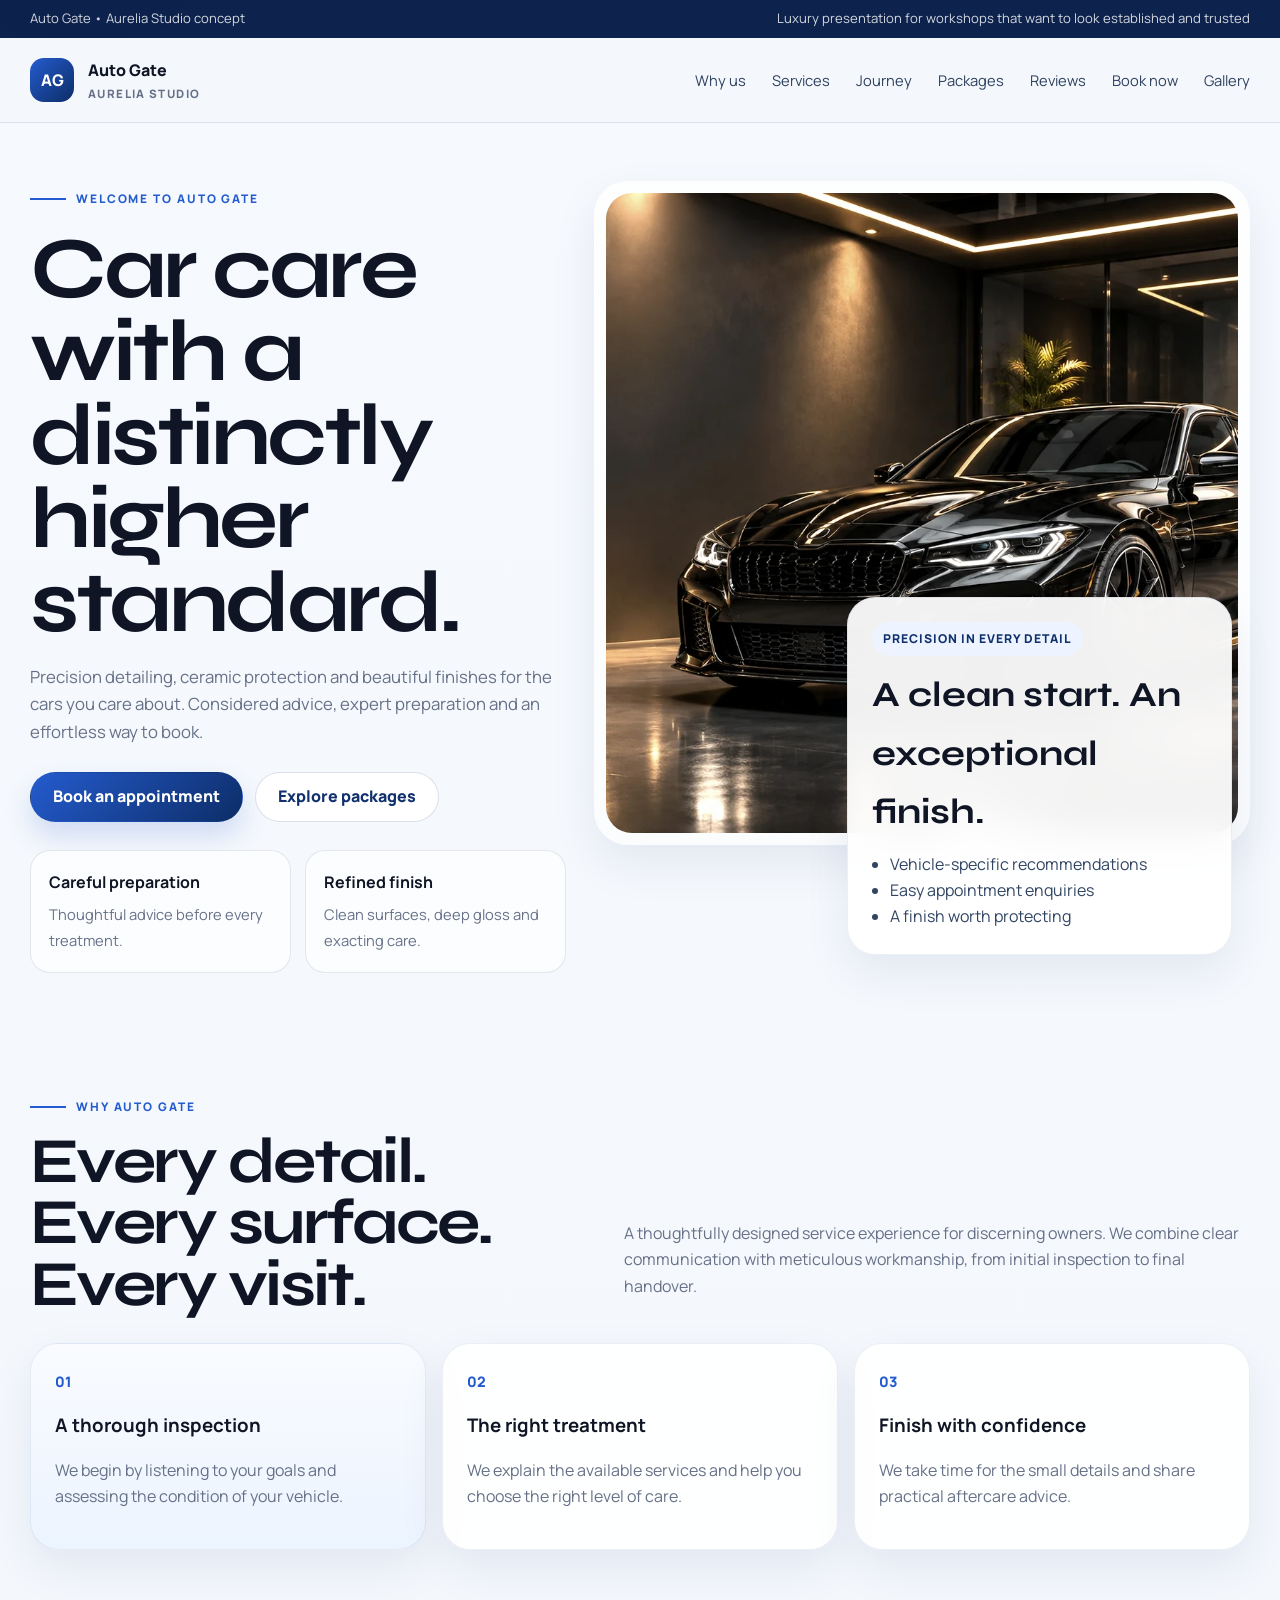
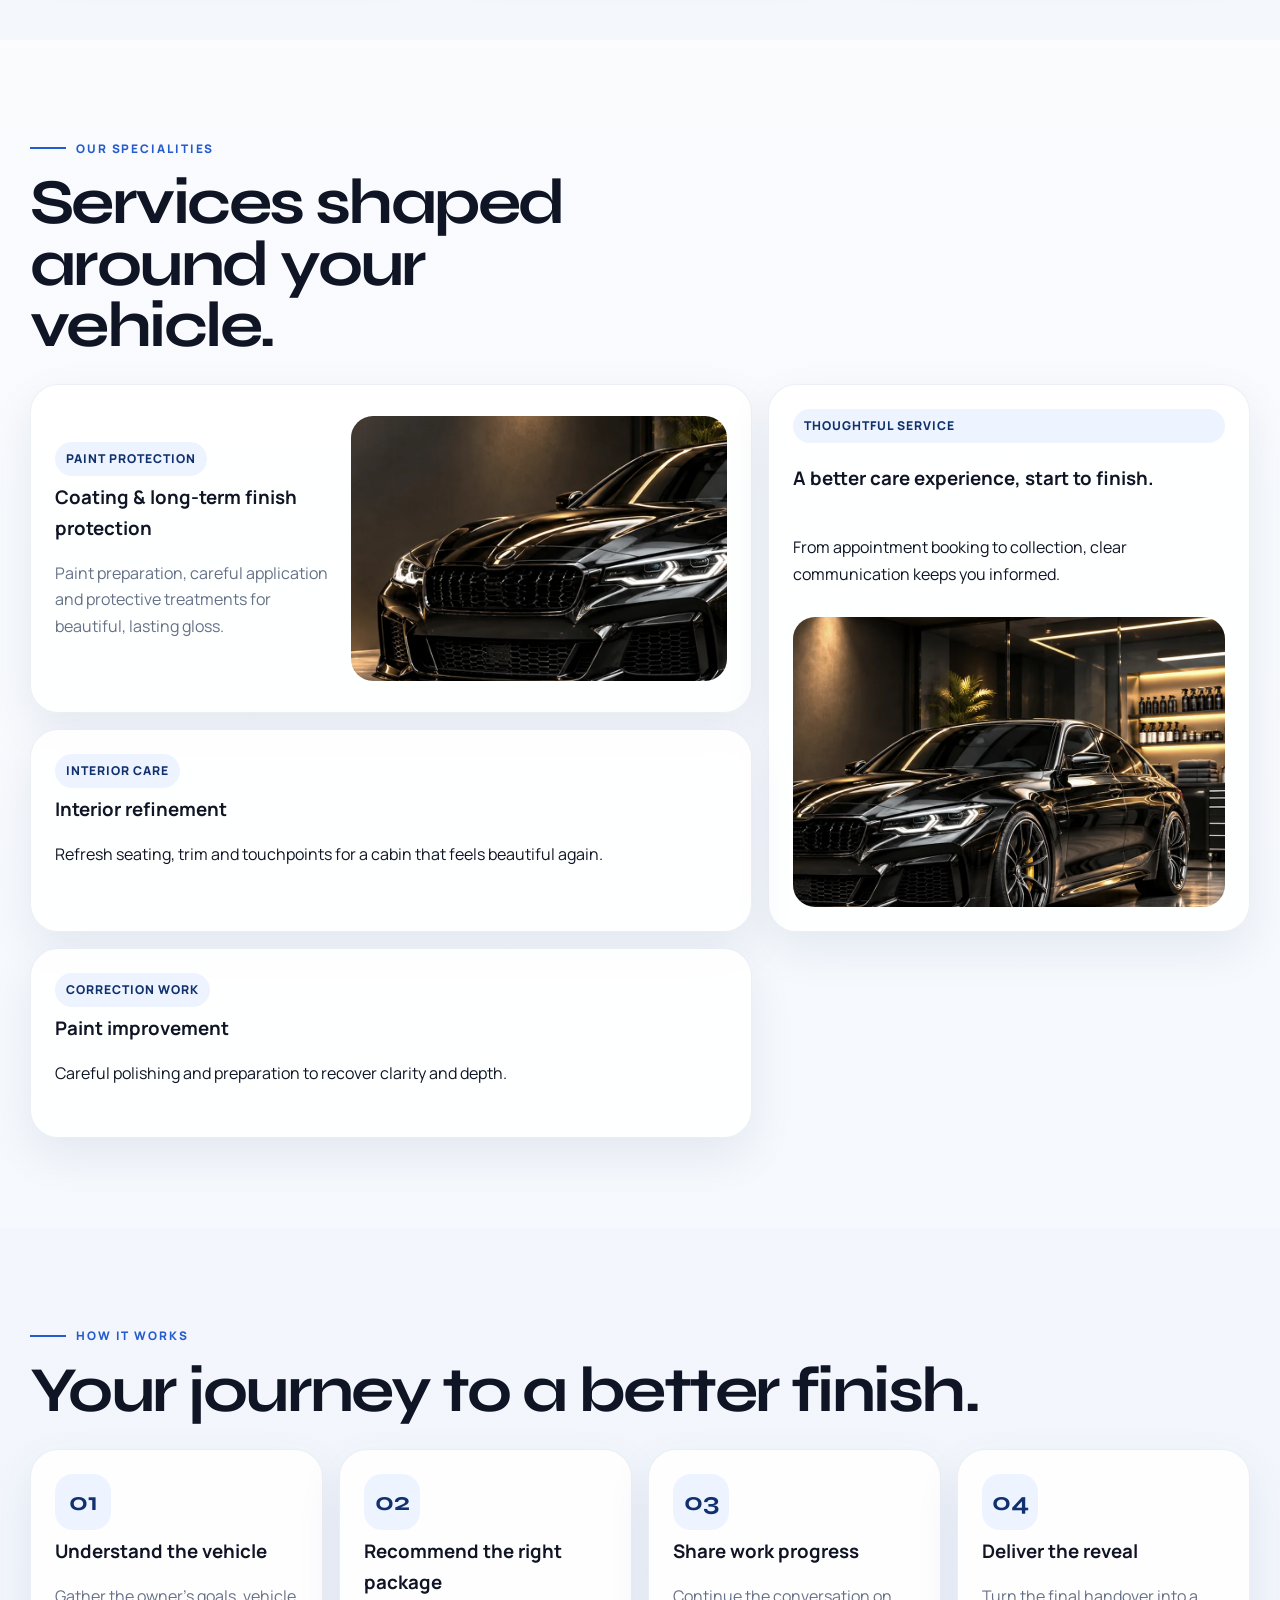
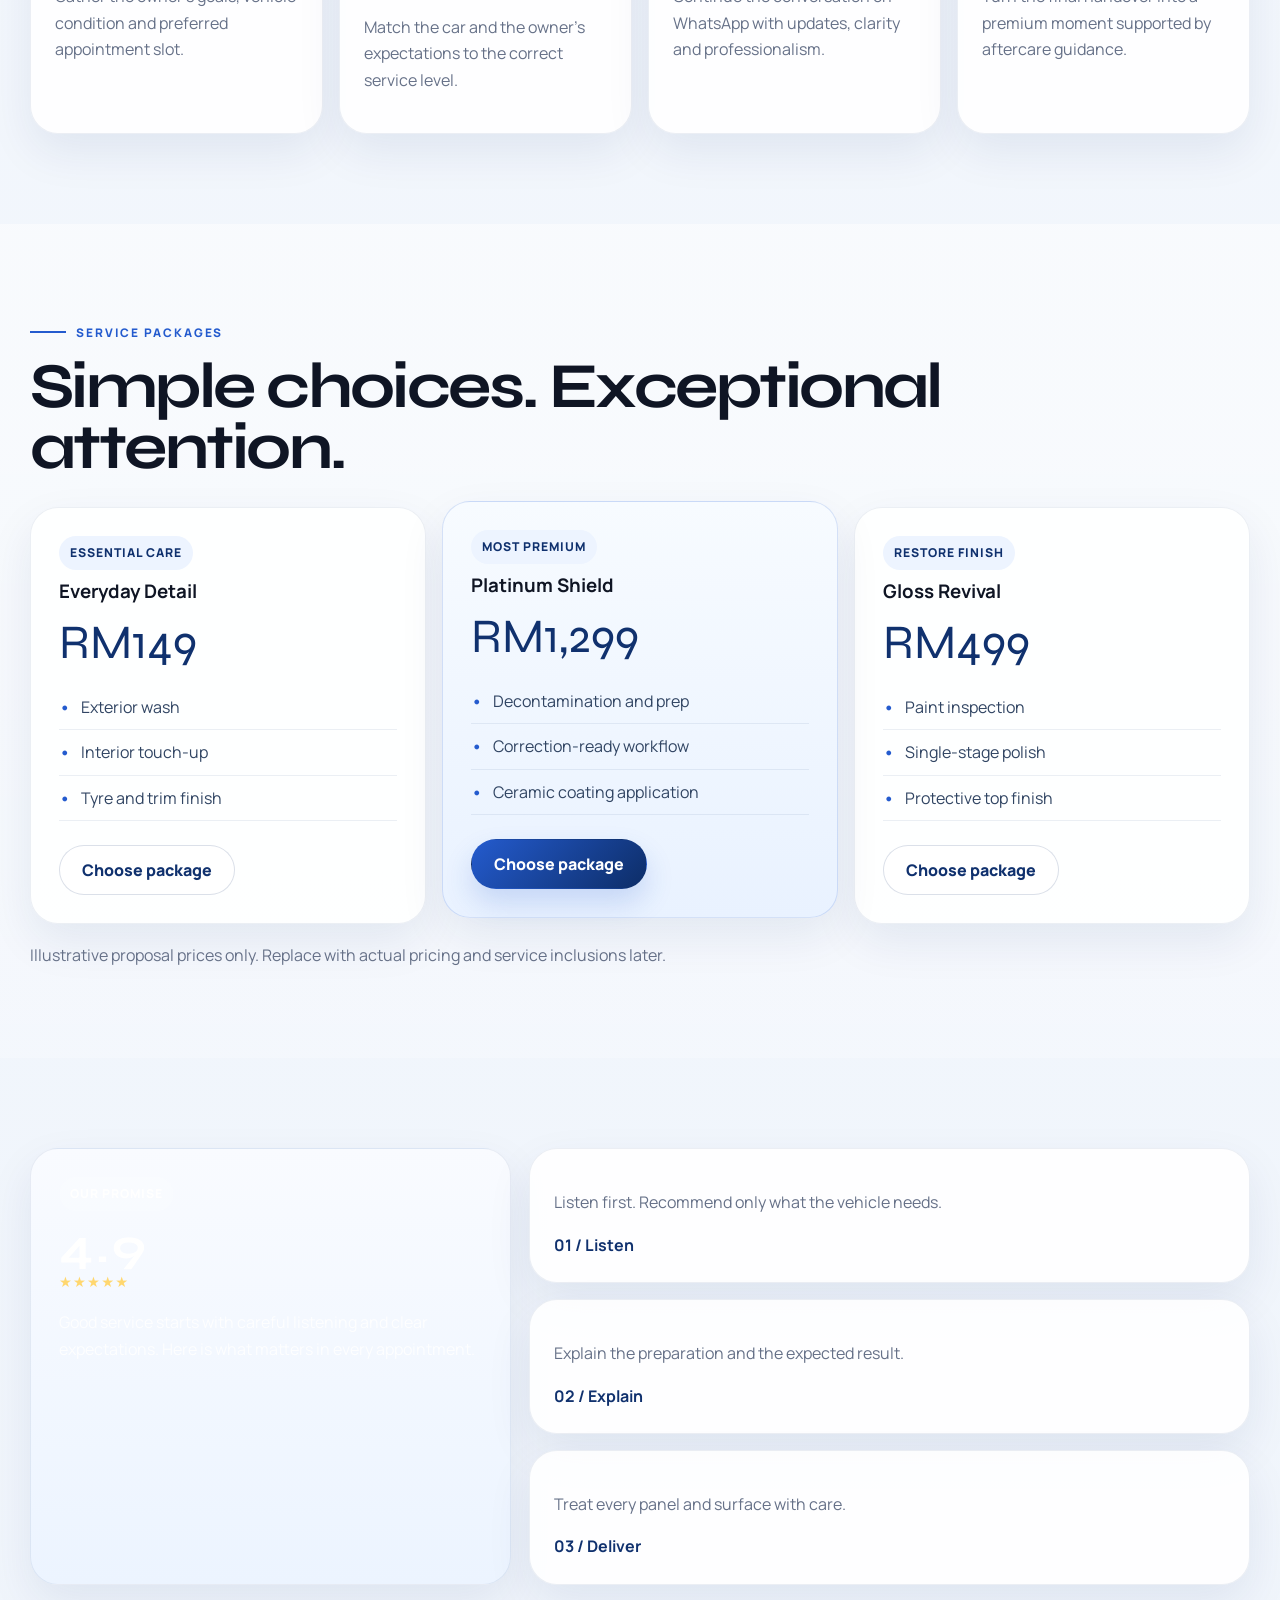
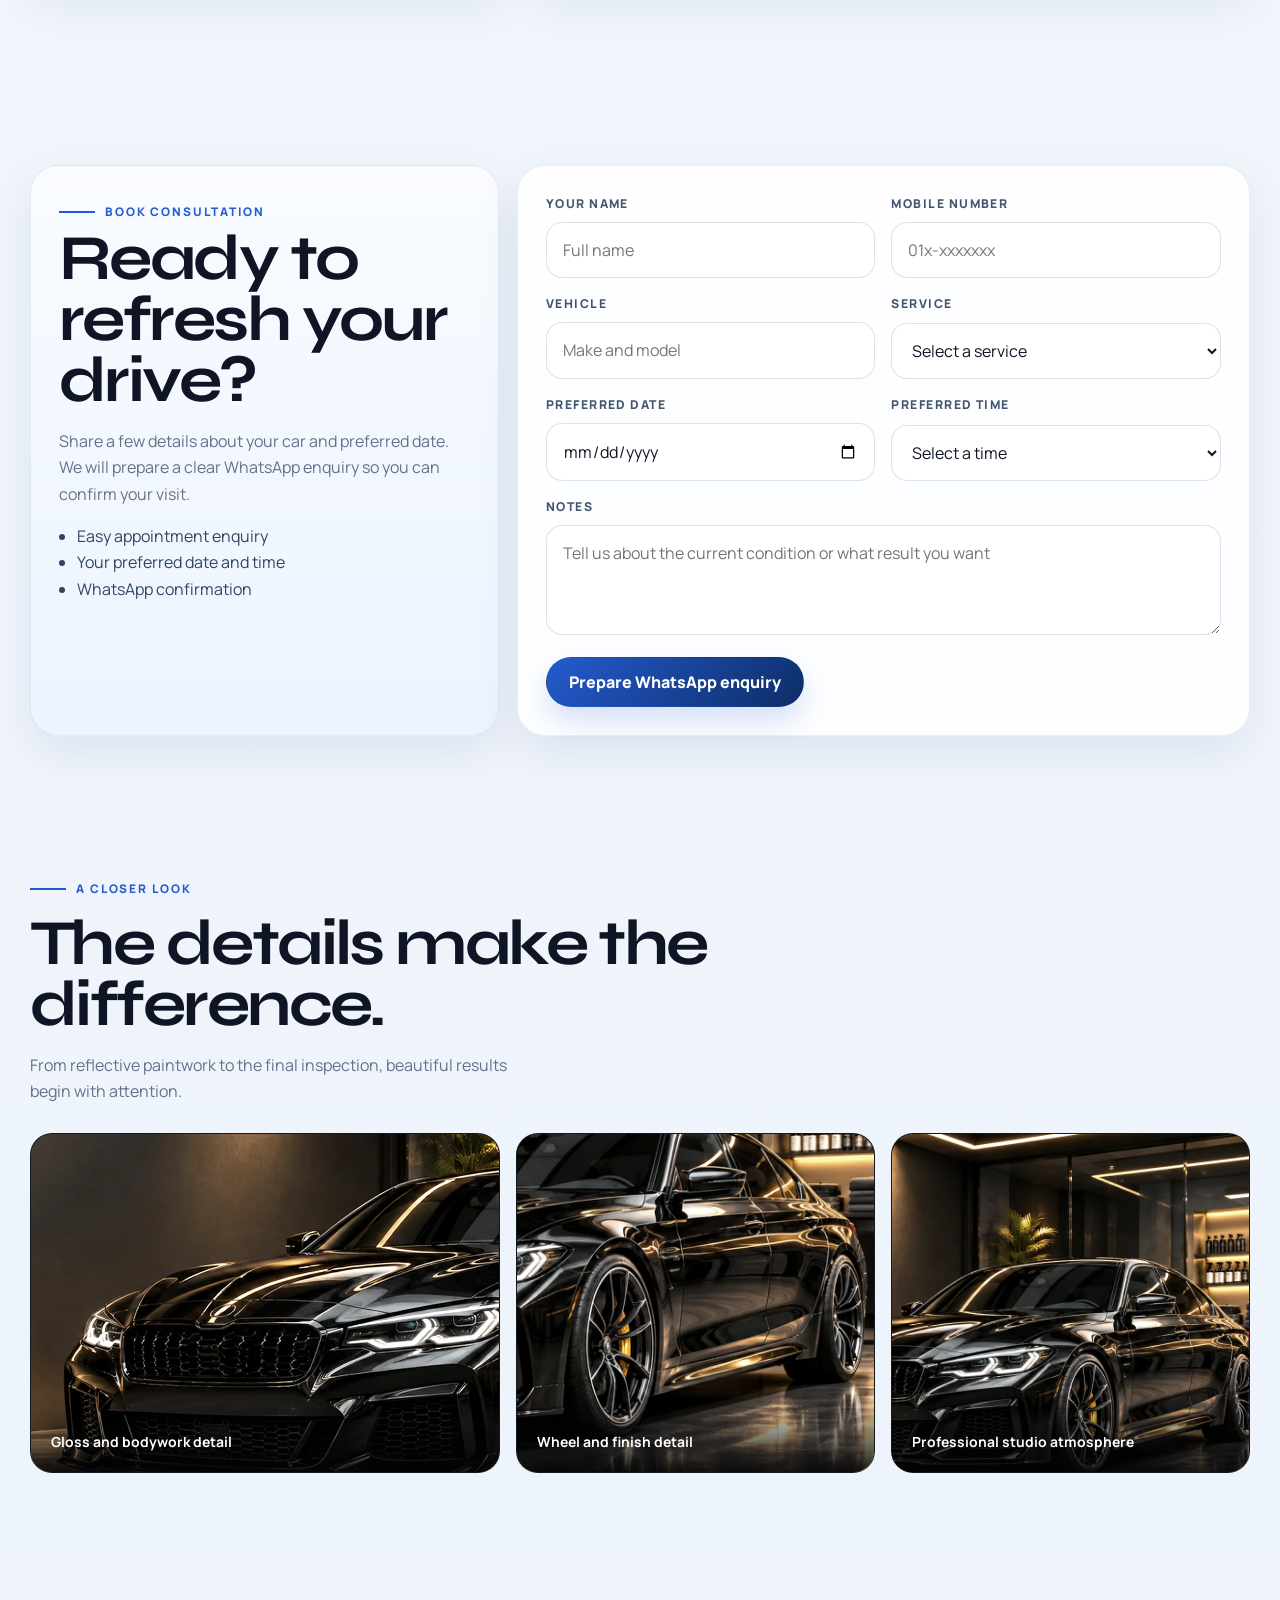
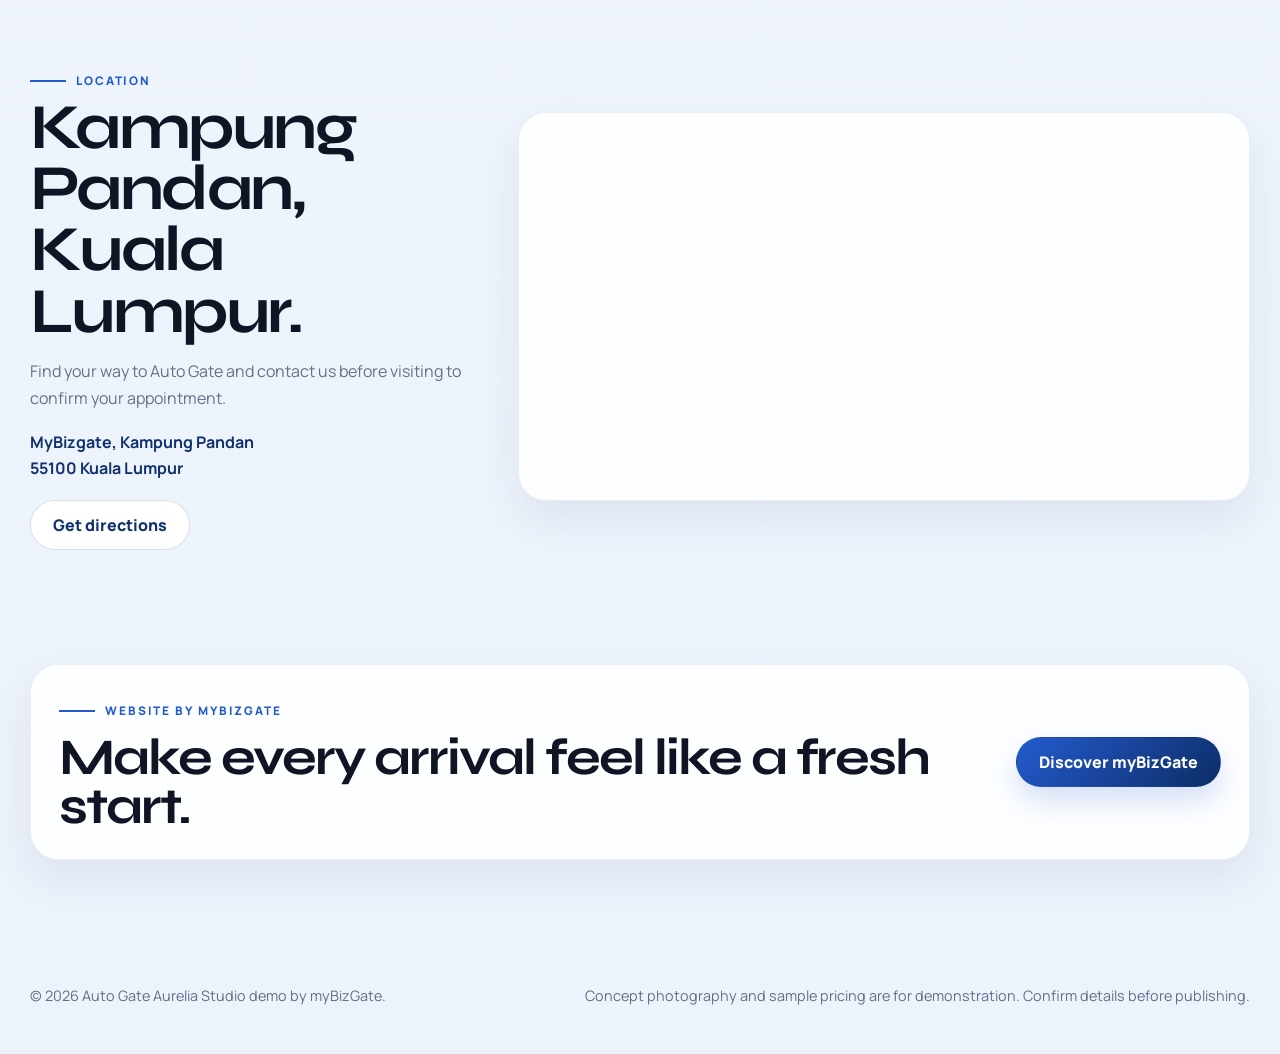
==== 02-aurelia/index.html @ f0d6a048 "Initial BizGate Auto Spa site from automotive/demo-autospa template" ====
<!DOCTYPE html>
<html data-brand="Auto Gate Car Saloon" data-theme="aurelia" lang="en">
<head>
<meta charset="utf-8"/>
<meta content="width=device-width, initial-scale=1.0" name="viewport"/>
<meta content="#f4f7fc" name="theme-color"/>
<meta content="Auto Gate Car Saloon — premium car detailing, paint enhancement and ceramic protection in Kuala Lumpur. Explore services and enquire about an appointment. AURELIA | EXECUTIVE LIGHT." name="description"/>
<title>Auto Gate Car Saloon | Aurelia | Executive Light Detailing &amp; Protection</title>
<link href="https://fonts.googleapis.com" rel="preconnect"/>
<link crossorigin="" href="https://fonts.gstatic.com" rel="preconnect"/>
<link href="https://fonts.googleapis.com/css2?family=Manrope:wght@400;500;600;700;800&amp;family=Syne:wght@600;700;800&amp;display=swap" rel="stylesheet"/>
<link href="style.css" rel="stylesheet"/>
</head>
<body>
<a class="skip-link" href="#main">Skip to content</a>
<div class="top-strip">
<div class="container top-strip-row">
<span>Auto Gate • Aurelia Studio concept</span>
<span>Luxury presentation for workshops that want to look established and trusted</span>
</div>
</div>
<header class="site-header" id="siteHeader">
<div class="container nav-wrap">
<a aria-label="Auto Gate Aurelia Studio home" class="brand" href="#top">
<span class="brand-badge">AG</span>
<span class="brand-text">Auto Gate <small>Aurelia Studio</small></span>
</a>
<button aria-controls="navLinks" aria-expanded="false" aria-label="Open navigation" class="menu-toggle" data-menu-toggle="" id="menuToggle">☰</button>
<nav aria-label="Primary navigation" class="nav-links" data-menu="" id="navLinks">
<a href="#why">Why us</a>
<a href="#services">Services</a>
<a href="#journey">Journey</a>
<a href="#packages">Packages</a>
<a href="#reviews">Reviews</a>
<a href="#booking">Book now</a>
<a href="#gallery">Gallery</a></nav>
</div>
</header>
<main id="main">
<section class="hero" id="top">
<div class="container hero-layout">
<div class="hero-copy">
<div class="eyebrow">WELCOME TO AUTO GATE</div>
<h1>Car care with a distinctly higher standard.</h1>
<p>Precision detailing, ceramic protection and beautiful finishes for the cars you care about. Considered advice, expert preparation and an effortless way to book.</p>
<div class="hero-actions">
<a class="btn btn-primary" href="#booking">Book an appointment</a>
<a class="btn btn-secondary" href="#packages">Explore packages</a>
</div>
<div class="signal-grid">
<article>
<strong>Careful preparation</strong>
<span>Thoughtful advice before every treatment.</span>
</article>
<article>
<strong>Refined finish</strong>
<span>Clean surfaces, deep gloss and exacting care.</span>
</article>
</div>
</div>
<div class="hero-stack">
<div class="showcase-card">
<img alt="Premium car showcase illustration" decoding="async" loading="eager" src="assets/hero.webp"/>
</div>
<div class="hero-floating card glass">
<span class="pill">PRECISION IN EVERY DETAIL</span>
<h2>A clean start. An exceptional finish.</h2>
<ul>
<li>Vehicle-specific recommendations</li>
<li>Easy appointment enquiries</li>
<li>A finish worth protecting</li>
</ul>
</div>
</div>
</div>
</section>
<section class="section" id="why">
<div class="container section-head">
<div>
<div class="eyebrow">WHY AUTO GATE</div>
<h2>Every detail. Every surface. Every visit.</h2>
</div>
<p class="section-copy">A thoughtfully designed service experience for discerning owners. We combine clear communication with meticulous workmanship, from initial inspection to final handover.</p>
</div>
<div class="container trust-grid">
<article class="card trust-card accent">
<span class="kicker">01</span>
<h3>A thorough inspection</h3>
<p>We begin by listening to your goals and assessing the condition of your vehicle.</p>
</article>
<article class="card trust-card">
<span class="kicker">02</span>
<h3>The right treatment</h3>
<p>We explain the available services and help you choose the right level of care.</p>
</article>
<article class="card trust-card">
<span class="kicker">03</span>
<h3>Finish with confidence</h3>
<p>We take time for the small details and share practical aftercare advice.</p>
</article>
</div>
</section>
<section class="section section-soft" id="services">
<div class="container section-head">
<div>
<div class="eyebrow">OUR SPECIALITIES</div>
<h2>Services shaped around your vehicle.</h2>
</div>
</div>
<div class="container bento-grid">
<article class="card bento wide">
<div class="bento-copy">
<span class="pill">Paint protection</span>
<h3>Coating &amp; long-term finish protection</h3>
<p>Paint preparation, careful application and protective treatments for beautiful, lasting gloss.</p>
</div>
<img alt="Protection and quality assurance illustration" decoding="async" loading="lazy" src="assets/paint.webp"/>
</article>
<article class="card bento tall">
<span class="pill">THOUGHTFUL SERVICE</span>
<h3>A better care experience, start to finish.</h3>
<p>From appointment booking to collection, clear communication keeps you informed.</p>
<img alt="Premium lounge illustration" decoding="async" loading="lazy" src="assets/studio.webp"/>
</article>
<article class="card bento info">
<span class="pill">Interior care</span>
<h3>Interior refinement</h3>
<p>Refresh seating, trim and touchpoints for a cabin that feels beautiful again.</p>
</article>
<article class="card bento info">
<span class="pill">Correction work</span>
<h3>Paint improvement</h3>
<p>Careful polishing and preparation to recover clarity and depth.</p>
</article>
</div>
</section>
<section class="section" id="journey">
<div class="container section-head compact">
<div>
<div class="eyebrow">HOW IT WORKS</div>
<h2>Your journey to a better finish.</h2>
</div>
</div>
<div class="container timeline">
<article class="card timeline-step"><strong>01</strong><h3>Understand the vehicle</h3><p>Gather the owner’s goals, vehicle condition and preferred appointment slot.</p></article>
<article class="card timeline-step"><strong>02</strong><h3>Recommend the right package</h3><p>Match the car and the owner’s expectations to the correct service level.</p></article>
<article class="card timeline-step"><strong>03</strong><h3>Share work progress</h3><p>Continue the conversation on WhatsApp with updates, clarity and professionalism.</p></article>
<article class="card timeline-step"><strong>04</strong><h3>Deliver the reveal</h3><p>Turn the final handover into a premium moment supported by aftercare guidance.</p></article>
</div>
</section>
<section class="section section-soft" id="packages">
<div class="container section-head compact">
<div>
<div class="eyebrow">SERVICE PACKAGES</div>
<h2>Simple choices. Exceptional attention.</h2>
</div>
</div>
<div class="container package-grid">
<article class="card package-card">
<span class="pill">Essential care</span>
<h3>Everyday Detail</h3>
<div class="price">RM149</div>
<ul>
<li>Exterior wash</li>
<li>Interior touch-up</li>
<li>Tyre and trim finish</li>
</ul>
<button class="btn btn-secondary package-select" data-select-service="Everyday Detail" type="button">Choose package</button>
</article>
<article class="card package-card featured">
<span class="pill">Most premium</span>
<h3>Platinum Shield</h3>
<div class="price">RM1,299</div>
<ul>
<li>Decontamination and prep</li>
<li>Correction-ready workflow</li>
<li>Ceramic coating application</li>
</ul>
<button class="btn btn-primary package-select" data-select-service="Platinum Shield" type="button">Choose package</button>
</article>
<article class="card package-card">
<span class="pill">Restore finish</span>
<h3>Gloss Revival</h3>
<div class="price">RM499</div>
<ul>
<li>Paint inspection</li>
<li>Single-stage polish</li>
<li>Protective top finish</li>
</ul>
<button class="btn btn-secondary package-select" data-select-service="Gloss Revival" type="button">Choose package</button>
</article>
</div>
<div class="container note">Illustrative proposal prices only. Replace with actual pricing and service inclusions later.</div>
</section>
<section class="section" id="reviews">
<div class="container review-layout">
<div class="card review-panel accent">
<span class="pill inverse">OUR PROMISE</span>
<strong class="rating">4.9</strong>
<div class="stars">★★★★★</div>
<p>Good service starts with careful listening and clear expectations. Here is what matters in every appointment.</p>
</div>
<div class="review-cards">
<article class="card review-card">
<p>Listen first. Recommend only what the vehicle needs.</p>
<strong>01 / Listen</strong>
</article>
<article class="card review-card">
<p>Explain the preparation and the expected result.</p>
<strong>02 / Explain</strong>
</article>
<article class="card review-card">
<p>Treat every panel and surface with care.</p>
<strong>03 / Deliver</strong>
</article>
</div>
</div>
</section>
<section class="section booking-section" id="booking">
<div class="container booking-shell">
<div class="card booking-copy accent-light">
<div class="eyebrow">Book consultation</div>
<h2>Ready to refresh your drive?</h2>
<p>Share a few details about your car and preferred date. We will prepare a clear WhatsApp enquiry so you can confirm your visit.</p>
<ul>
<li>Easy appointment enquiry</li>
<li>Your preferred date and time</li>
<li>WhatsApp confirmation</li>
</ul>
</div>
<form class="card booking-form" data-booking-form="" id="quoteForm">
<div class="form-grid">
<label><span>Your name</span><input name="name" placeholder="Full name" required="" type="text"/></label>
<label><span>Mobile number</span><input name="phone" placeholder="01x-xxxxxxx" required="" type="tel"/></label>
<label><span>Vehicle</span><input name="vehicle" placeholder="Make and model" required="" type="text"/></label>
<label><span>Service</span><select data-service="" id="serviceInput" name="service" required=""><option value="">Select a service</option><option>Everyday Detail</option><option>Gloss Revival</option><option>Platinum Shield</option><option>Interior Refinement</option><option>Coating Consultation</option></select></label>
<label><span>Preferred date</span><input data-date="" id="dateField" name="date" required="" type="date"/></label>
<label><span>Preferred time</span><select name="time" required=""><option value="">Select a time</option><option>9:00 AM</option><option>11:00 AM</option><option>2:00 PM</option><option>4:00 PM</option></select></label>
<label class="full"><span>Notes</span><textarea name="notes" placeholder="Tell us about the current condition or what result you want"></textarea></label>
</div>
<div class="form-actions">
<button class="btn btn-primary" type="submit">Prepare WhatsApp enquiry</button>
<span aria-live="polite" class="status" data-form-status="" id="quoteStatus"></span><a data-wa-backup="" hidden="True" href="#booking" rel="noopener" target="_blank">Open WhatsApp enquiry</a>
</div>
</form>
</div>
</section>
<section class="section image-gallery-section" id="gallery"><div class="container"><div class="eyebrow">A CLOSER LOOK</div><h2 class="gallery-title">The details make the difference.</h2><p class="gallery-subtitle">From reflective paintwork to the final inspection, beautiful results begin with attention.</p><div class="gallery-grid"><figure class="gallery-card"><img alt="Gloss and bodywork detail" decoding="async" loading="lazy" src="assets/paint.webp"/><figcaption>Gloss and bodywork detail</figcaption></figure><figure class="gallery-card"><img alt="Wheel and finish detail" decoding="async" loading="lazy" src="assets/wheel.webp"/><figcaption>Wheel and finish detail</figcaption></figure><figure class="gallery-card"><img alt="Professional studio atmosphere" decoding="async" loading="lazy" src="assets/studio.webp"/><figcaption>Professional studio atmosphere</figcaption></figure></div></div></section><section class="section" id="location">
<div class="container location-grid">
<div>
<div class="eyebrow">Location</div>
<h2>Kampung Pandan, Kuala Lumpur.</h2>
<p>Find your way to Auto Gate and contact us before visiting to confirm your appointment.</p>
<address>MyBizgate, Kampung Pandan<br/>55100 Kuala Lumpur</address>
<a class="btn btn-secondary" href="https://www.google.com/maps/dir/?api=1&amp;destination=3.144827966176431,101.74171596840188" rel="noopener" target="_blank">Get directions</a>
</div>
<div class="card map-card">
<iframe allowfullscreen="" loading="lazy" referrerpolicy="no-referrer-when-downgrade" src="https://www.google.com/maps?q=3.144827966176431,101.74171596840188&amp;z=16&amp;output=embed" title="Map to Auto Gate Aurelia Studio"></iframe>
</div>
</div>
</section>
<section class="section footer-cta">
<div class="container card footer-cta-card">
<div>
<div class="eyebrow">Website by myBizGate</div>
<h2>Make every arrival feel like a fresh start.</h2>
</div>
<a class="btn btn-primary" href="https://mybizgate.com/" rel="noopener" target="_blank">Discover myBizGate</a>
</div>
</section>
</main>
<footer class="site-footer">
<div class="container footer-row">
<span>© <span data-year="" id="year"></span> Auto Gate Aurelia Studio demo by myBizGate.</span>
<span>Concept photography and sample pricing are for demonstration. Confirm details before publishing.</span>
</div>
</footer>
<script src="script.js"></script>
</body>
</html>
---- 02-aurelia/style.css ----
:root {
  --bg: #f4f7fc; --surface: #ffffff; --surface-2: #eef3fb; --text: #0f1524; --muted: #667188; --line: rgba(14,29,61,.1); --navy: #10316e; --blue: #245bce; --blue-soft: #5aa5ff; --accent: #edf4ff; --max: 1220px; --radius: 28px; --shadow: 0 18px 46px rgba(18,44,96,.08); --font-title: "Syne", system-ui, sans-serif; --font-body: "Manrope", system-ui, sans-serif;
}
*{box-sizing:border-box} html{scroll-behavior:smooth} body{margin:0;font-family:var(--font-body);background:linear-gradient(180deg,#f6f9fd,#edf3fb);color:var(--text);line-height:1.65} a{color:inherit;text-decoration:none} img{display:block;width:100%} button,input,select,textarea{font:inherit} button{cursor:pointer} :focus-visible{outline:3px solid var(--blue-soft);outline-offset:4px}.skip-link{position:fixed;top:-60px;left:16px;background:#fff;padding:10px 14px;border-radius:10px;z-index:200;box-shadow:var(--shadow)}.skip-link:focus{top:16px}.container{width:min(calc(100% - 40px), var(--max));margin:0 auto}.top-strip{background:#0d224c;color:rgba(255,255,255,.82);font-size:.82rem}.top-strip-row{min-height:38px;display:flex;justify-content:space-between;align-items:center;gap:20px}.site-header{position:sticky;top:0;z-index:120;background:rgba(244,247,252,.86);backdrop-filter:blur(20px);border-bottom:1px solid var(--line)}.nav-wrap{min-height:84px;display:flex;align-items:center;justify-content:space-between;gap:20px}.brand{display:flex;align-items:center;gap:14px}.brand-badge{width:44px;height:44px;display:grid;place-items:center;border-radius:14px;background:linear-gradient(135deg,var(--blue),#0d2d67);color:#fff;font-weight:800}.brand-text{display:grid;font-weight:800}.brand-text small{color:var(--muted);font-size:.72rem;letter-spacing:.12em;text-transform:uppercase}.nav-links{display:flex;align-items:center;gap:26px}.nav-links a{color:#2f425f;font-size:.92rem}.nav-links a:hover{color:var(--navy)}.menu-toggle{display:none;width:44px;height:44px;border:1px solid var(--line);background:#fff;border-radius:12px;color:var(--text)}.hero{padding:58px 0 26px}.hero-layout{display:grid;grid-template-columns:.9fr 1.1fr;gap:28px;align-items:center}.eyebrow{color:var(--blue);text-transform:uppercase;letter-spacing:.16em;font-size:.74rem;font-weight:800;display:inline-flex;align-items:center;gap:10px}.eyebrow::before{content:"";width:36px;height:2px;background:currentColor}.hero-copy h1,.section h2,.footer-cta-card h2{font-family:var(--font-title);line-height:.96;letter-spacing:-.04em}.hero-copy h1{margin:18px 0 18px;font-size:clamp(3.2rem,6.8vw,6rem);max-width:11ch}.hero-copy p{color:var(--muted);font-size:1.05rem;max-width:60ch}.hero-actions{display:flex;flex-wrap:wrap;gap:12px;margin-top:26px}.btn{display:inline-flex;align-items:center;justify-content:center;min-height:50px;border-radius:999px;padding:0 22px;font-weight:800;border:1px solid transparent;transition:.25s ease}.btn:hover{transform:translateY(-2px)}.btn-primary{background:linear-gradient(135deg,var(--blue),#0d2d67);color:#fff;box-shadow:0 14px 28px rgba(36,91,206,.18)}.btn-secondary{background:#fff;border-color:rgba(16,49,110,.15);color:var(--navy)}.signal-grid{display:grid;grid-template-columns:1fr 1fr;gap:14px;margin-top:28px}.signal-grid article{padding:18px;border:1px solid var(--line);border-radius:20px;background:rgba(255,255,255,.7)}.signal-grid strong{display:block;margin-bottom:6px}.signal-grid span{color:var(--muted);font-size:.92rem}.hero-stack{position:relative;min-height:100%}.showcase-card{padding:12px;border-radius:34px;background:linear-gradient(180deg, rgba(255,255,255,.88), rgba(255,255,255,.58));box-shadow:var(--shadow)}.card{border-radius:var(--radius);background:rgba(255,255,255,.88);border:1px solid rgba(16,49,110,.08);box-shadow:var(--shadow)}.glass{backdrop-filter:blur(18px);background:rgba(255,255,255,.72)}.hero-floating{position:absolute;right:18px;bottom:18px;width:min(430px, calc(100% - 36px));padding:24px}.hero-floating h2{margin:10px 0 10px;font-size:clamp(1.5rem,3vw,2.2rem);font-family:var(--font-title)}.hero-floating ul{margin:0;padding-left:18px;color:#314563}.pill{display:inline-flex;padding:7px 11px;border-radius:999px;background:#edf4ff;color:var(--navy);font-size:.76rem;font-weight:800;letter-spacing:.08em;text-transform:uppercase}.pill.inverse{background:rgba(255,255,255,.12);color:#fff}.section{padding:90px 0}.section-soft{background:linear-gradient(180deg, rgba(255,255,255,.5), rgba(255,255,255,.24))}.section-head{display:grid;grid-template-columns:.95fr 1.05fr;gap:28px;align-items:end;margin-bottom:28px}.section-head.compact{grid-template-columns:1fr}.section h2{margin:14px 0 0;font-size:clamp(2.4rem,5vw,4.4rem)}.section-copy{color:var(--muted);max-width:62ch}.trust-grid{display:grid;grid-template-columns:repeat(3,1fr);gap:16px}.trust-card{padding:24px}.trust-card.accent,.review-panel.accent,.accent-light{background:linear-gradient(180deg,#f9fbff,#ecf4ff)}.kicker{display:inline-flex;margin-bottom:10px;font-size:.9rem;font-weight:800;color:var(--blue)}.trust-card h3,.bento h3,.timeline-step h3,.package-card h3,.location-grid h2,.booking-copy h2{margin:6px 0 10px}.trust-card p,.timeline-step p,.review-card p,.booking-copy p,.location-grid p,.note{color:var(--muted)}.bento-grid{display:grid;grid-template-columns:1.2fr .8fr;gap:16px}.bento{padding:24px;overflow:hidden}.bento.wide{display:grid;grid-template-columns:.85fr 1.15fr;align-items:center;gap:18px}.bento.tall{grid-row:span 2;display:grid;align-content:start;gap:14px}.bento.info{min-height:190px}.bento-copy p{color:var(--muted)}.timeline{display:grid;grid-template-columns:repeat(4,1fr);gap:16px}.timeline-step{padding:24px}.timeline-step strong{display:inline-grid;place-items:center;width:56px;height:56px;border-radius:18px;background:#edf4ff;color:var(--navy);font-family:var(--font-title);font-size:1.6rem}.package-grid{display:grid;grid-template-columns:repeat(3,1fr);gap:16px}.package-card{padding:28px}.package-card.featured{background:linear-gradient(180deg,#f7fbff,#e9f2ff);border-color:rgba(36,91,206,.16);transform:translateY(-6px)}.price{margin:12px 0 10px;font-size:3rem;font-family:var(--font-title);color:var(--navy);line-height:1}.package-card ul{list-style:none;padding:0;margin:18px 0 24px}.package-card li{padding:9px 0;border-bottom:1px solid rgba(16,49,110,.08);color:#314563}.package-card li::before{content:"•";color:var(--blue);margin-right:10px;font-weight:800}.note{padding-top:18px}.review-layout{display:grid;grid-template-columns:.8fr 1.2fr;gap:18px}.review-panel{padding:28px;background:linear-gradient(180deg,#14367a,#0f285b);color:#fff}.review-panel p{color:rgba(255,255,255,.84)}.rating{display:block;margin-top:14px;font-size:5rem;font-family:var(--font-title);line-height:.92}.stars{letter-spacing:.24em;color:#ffd76f}.review-cards{display:grid;gap:16px}.review-card{padding:24px}.review-card strong{color:var(--navy)}.booking-shell{display:grid;grid-template-columns:.78fr 1.22fr;gap:18px;align-items:stretch}.booking-copy{padding:28px}.booking-copy ul{margin:0;padding-left:18px;color:#314563}.booking-form{padding:28px}.form-grid{display:grid;grid-template-columns:1fr 1fr;gap:16px}label{display:grid;gap:8px}label span{font-size:.76rem;font-weight:800;letter-spacing:.12em;color:#42546f;text-transform:uppercase}input,select,textarea{width:100%;padding:14px 16px;border-radius:16px;border:1px solid rgba(16,49,110,.14);background:#fff;color:var(--text)}textarea{min-height:110px;resize:vertical}label.full{grid-column:1 / -1}.form-actions{display:flex;flex-wrap:wrap;align-items:center;gap:14px;margin-top:22px}.status{color:#2c4f95;font-weight:700}.location-grid{display:grid;grid-template-columns:.78fr 1.22fr;gap:20px;align-items:center}address{font-style:normal;font-weight:700;color:var(--navy);margin:18px 0}.map-card{overflow:hidden;min-height:380px}.map-card iframe{width:100%;min-height:380px;border:0}.footer-cta{padding-top:24px}.footer-cta-card{padding:28px;display:grid;grid-template-columns:1fr auto;gap:18px;align-items:center}.footer-cta-card h2{margin:12px 0 0;font-size:clamp(2rem,4vw,3.4rem)}.site-footer{padding:34px 0 46px}.footer-row{display:flex;justify-content:space-between;gap:20px;color:#607089;font-size:.9rem}@media (max-width:980px){.menu-toggle{display:grid;place-items:center}.nav-links{position:fixed;inset:84px 20px auto;display:grid;gap:8px;padding:18px;border-radius:20px;background:rgba(255,255,255,.96);transform:translateY(-150%);transition:.28s ease;box-shadow:var(--shadow)}.nav-links.open{transform:none}.hero-layout,.section-head,.trust-grid,.bento-grid,.timeline,.package-grid,.review-layout,.booking-shell,.location-grid,.footer-cta-card{grid-template-columns:1fr}.bento.wide{grid-template-columns:1fr}.bento.tall{grid-row:auto}.hero-floating{position:static;width:auto;margin-top:16px}}@media (max-width:640px){.container{width:min(calc(100% - 26px), var(--max))}.top-strip-row{display:grid;padding:8px 0}.section{padding:70px 0}.signal-grid,.form-grid{grid-template-columns:1fr}label.full{grid-column:auto}.footer-row{display:grid}}@media (prefers-reduced-motion: reduce){html{scroll-behavior:auto}*,*::before,*::after{transition-duration:.01ms !important;animation-duration:.01ms !important;animation-iteration-count:1 !important}}


/* Local photographic assets and refinements */
.image-gallery-section{padding-top:45px;padding-bottom:100px}
.gallery-title{font-family:var(--title, var(--serif, var(--font-title, Georgia, serif)));font-size:clamp(2.5rem,4.5vw,4.5rem);line-height:1.08;max-width:18ch;margin:18px 0 14px}
.gallery-subtitle{color:var(--muted);max-width:50ch;margin-bottom:28px}
.gallery-grid{display:grid;grid-template-columns:1.18fr .9fr .9fr;gap:16px}
.gallery-card{position:relative;margin:0;overflow:hidden;border-radius:22px;min-height:300px;border:1px solid var(--line);background:var(--panel, #16181a)}
.gallery-card img{display:block;width:100%;height:100%;min-height:300px;object-fit:cover;transition:transform .7s ease}
.gallery-card:hover img{transform:scale(1.05)}
.gallery-card figcaption{position:absolute;inset:auto 0 0;padding:38px 20px 18px;color:#fff;background:linear-gradient(0deg,rgba(2,3,5,.9),transparent);font-size:.87rem;font-weight:700}
[data-wa-backup]:not([hidden]){display:inline-block;padding:8px 0;font-size:.84rem;font-weight:700;text-decoration:underline}
@media(max-width:760px){.gallery-grid{grid-template-columns:1fr}.gallery-card,.gallery-card img{min-height:240px}}

.hero-stack .showcase-card img{height:640px;object-fit:cover;object-position:64% center;border-radius:26px}
.hero-floating{background:rgba(255,255,255,.94);max-width:385px}
.bento.wide img{height:265px;object-fit:cover;border-radius:22px}
.bento.tall img{height:290px;object-fit:cover;border-radius:22px}
.rating{font-size:3rem;letter-spacing:.06em}
.stars{font-size:.9rem;letter-spacing:.08em}
@media(max-width:980px){.hero-stack .showcase-card img{height:470px}}
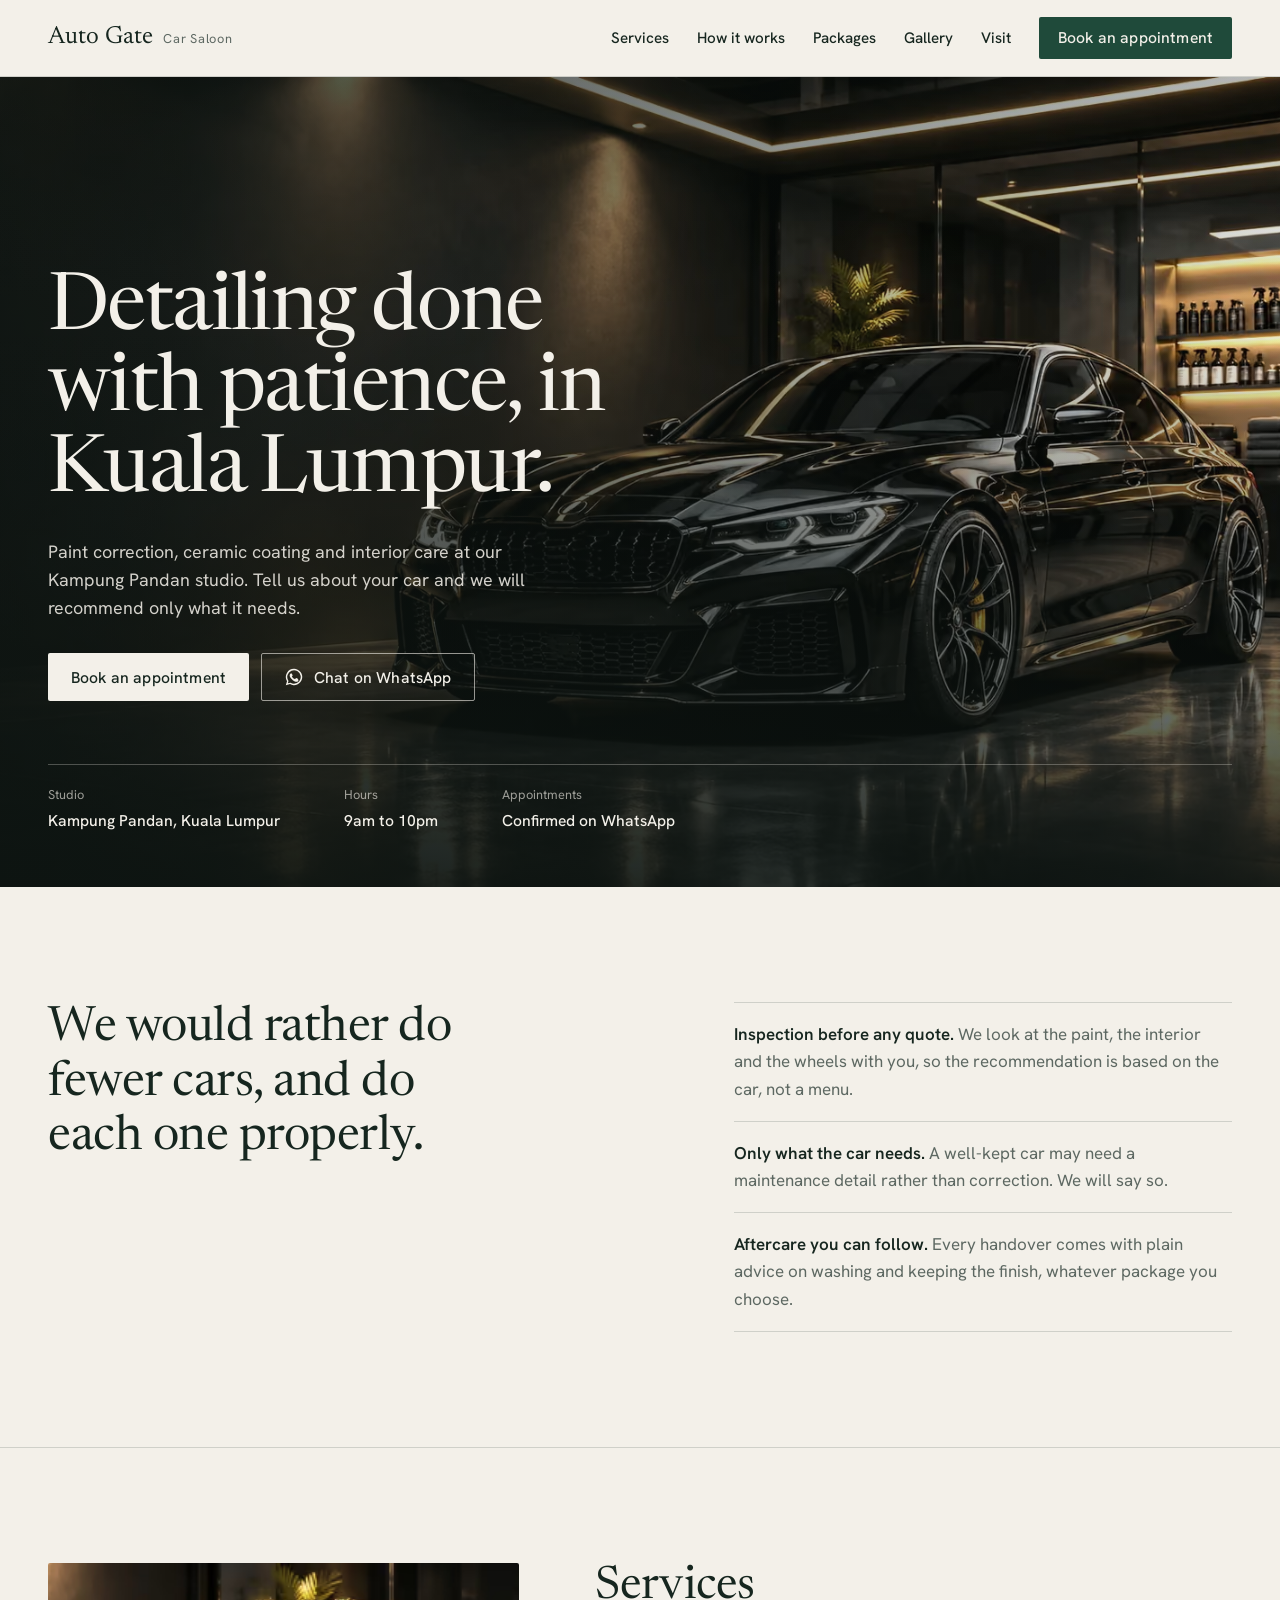
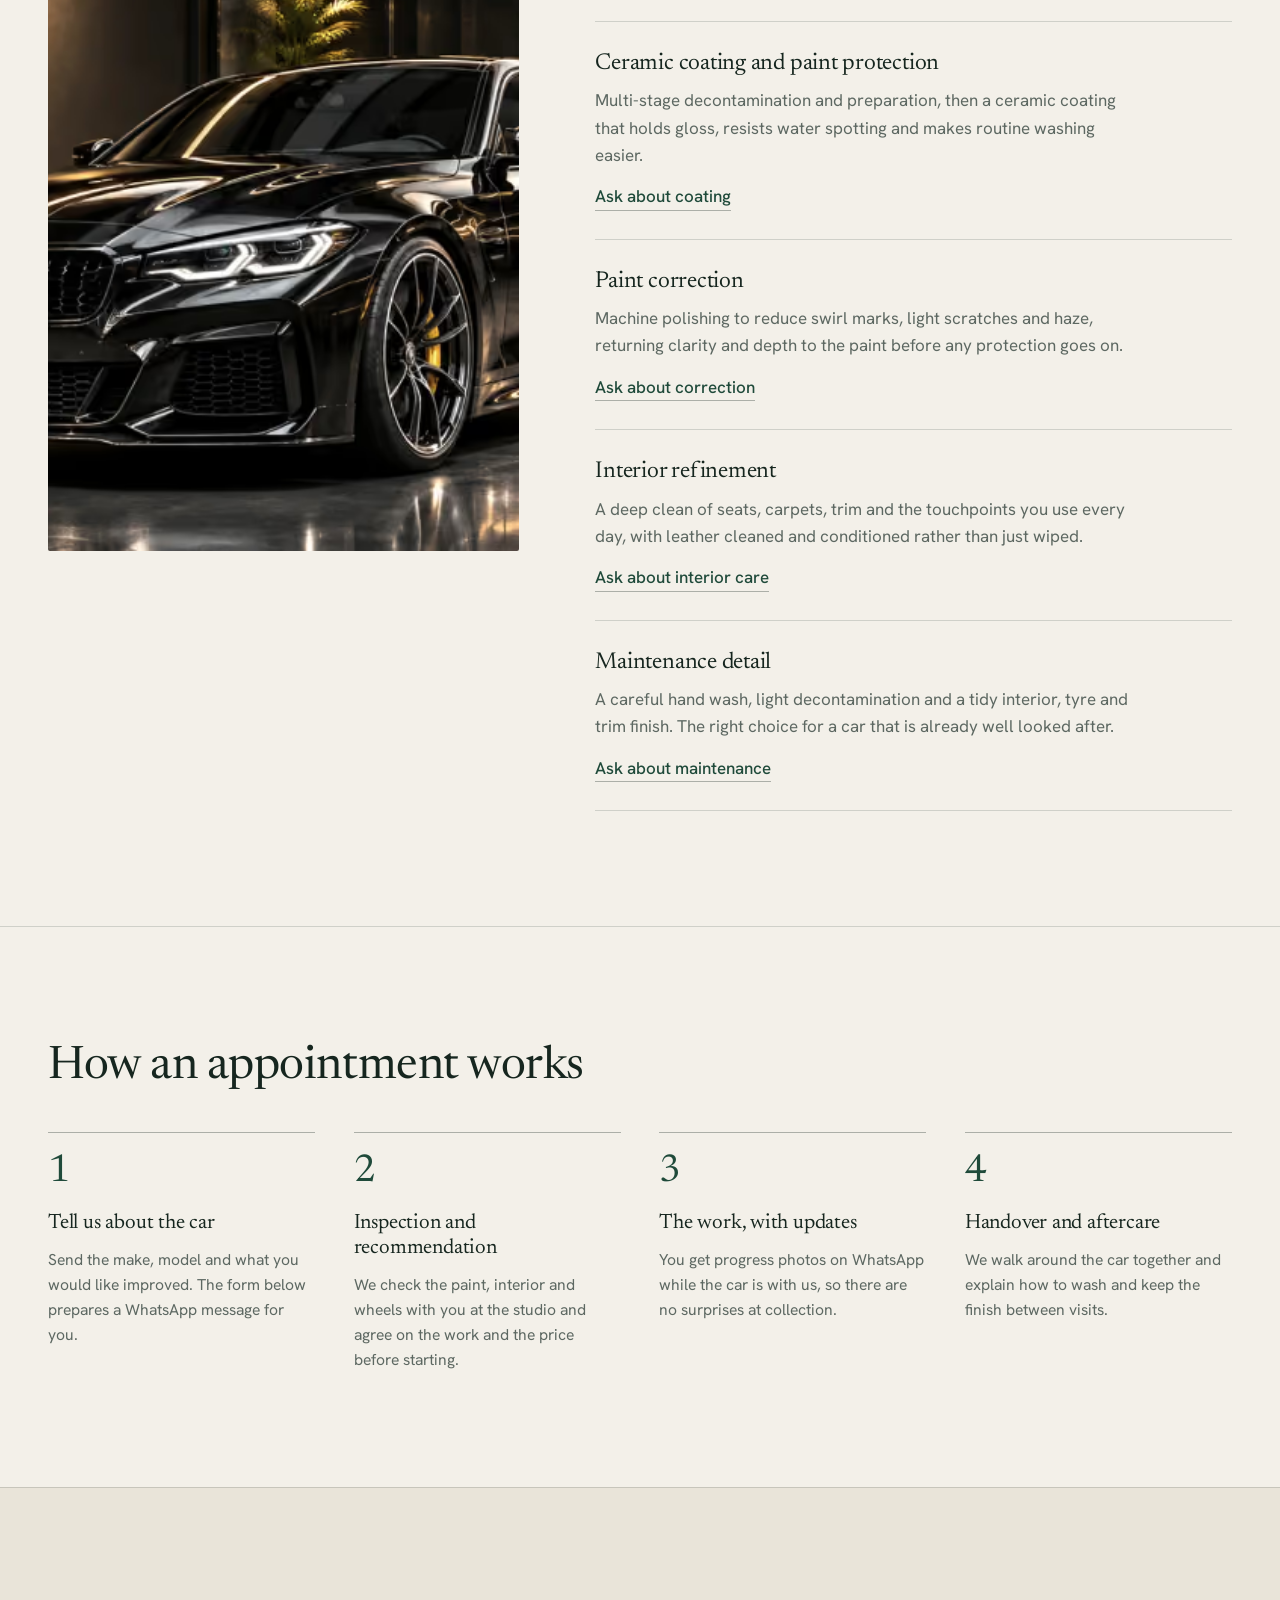
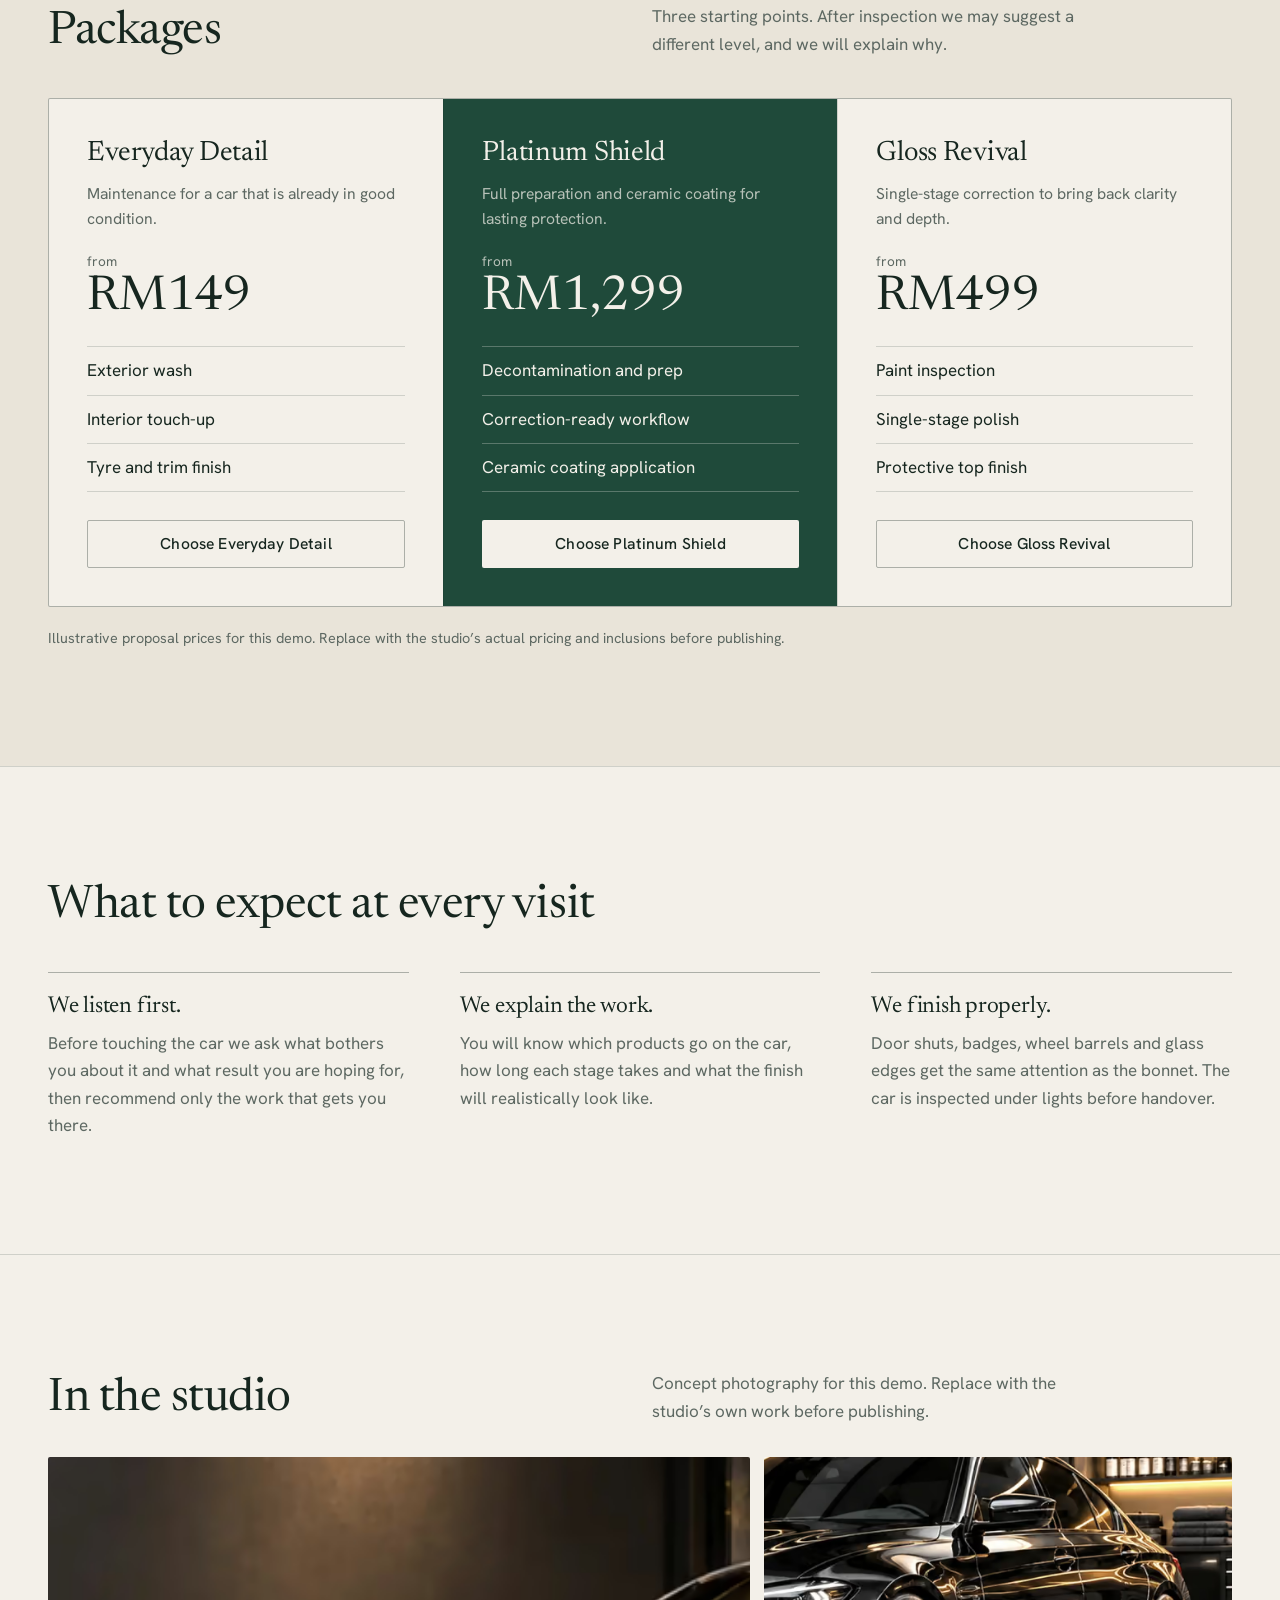
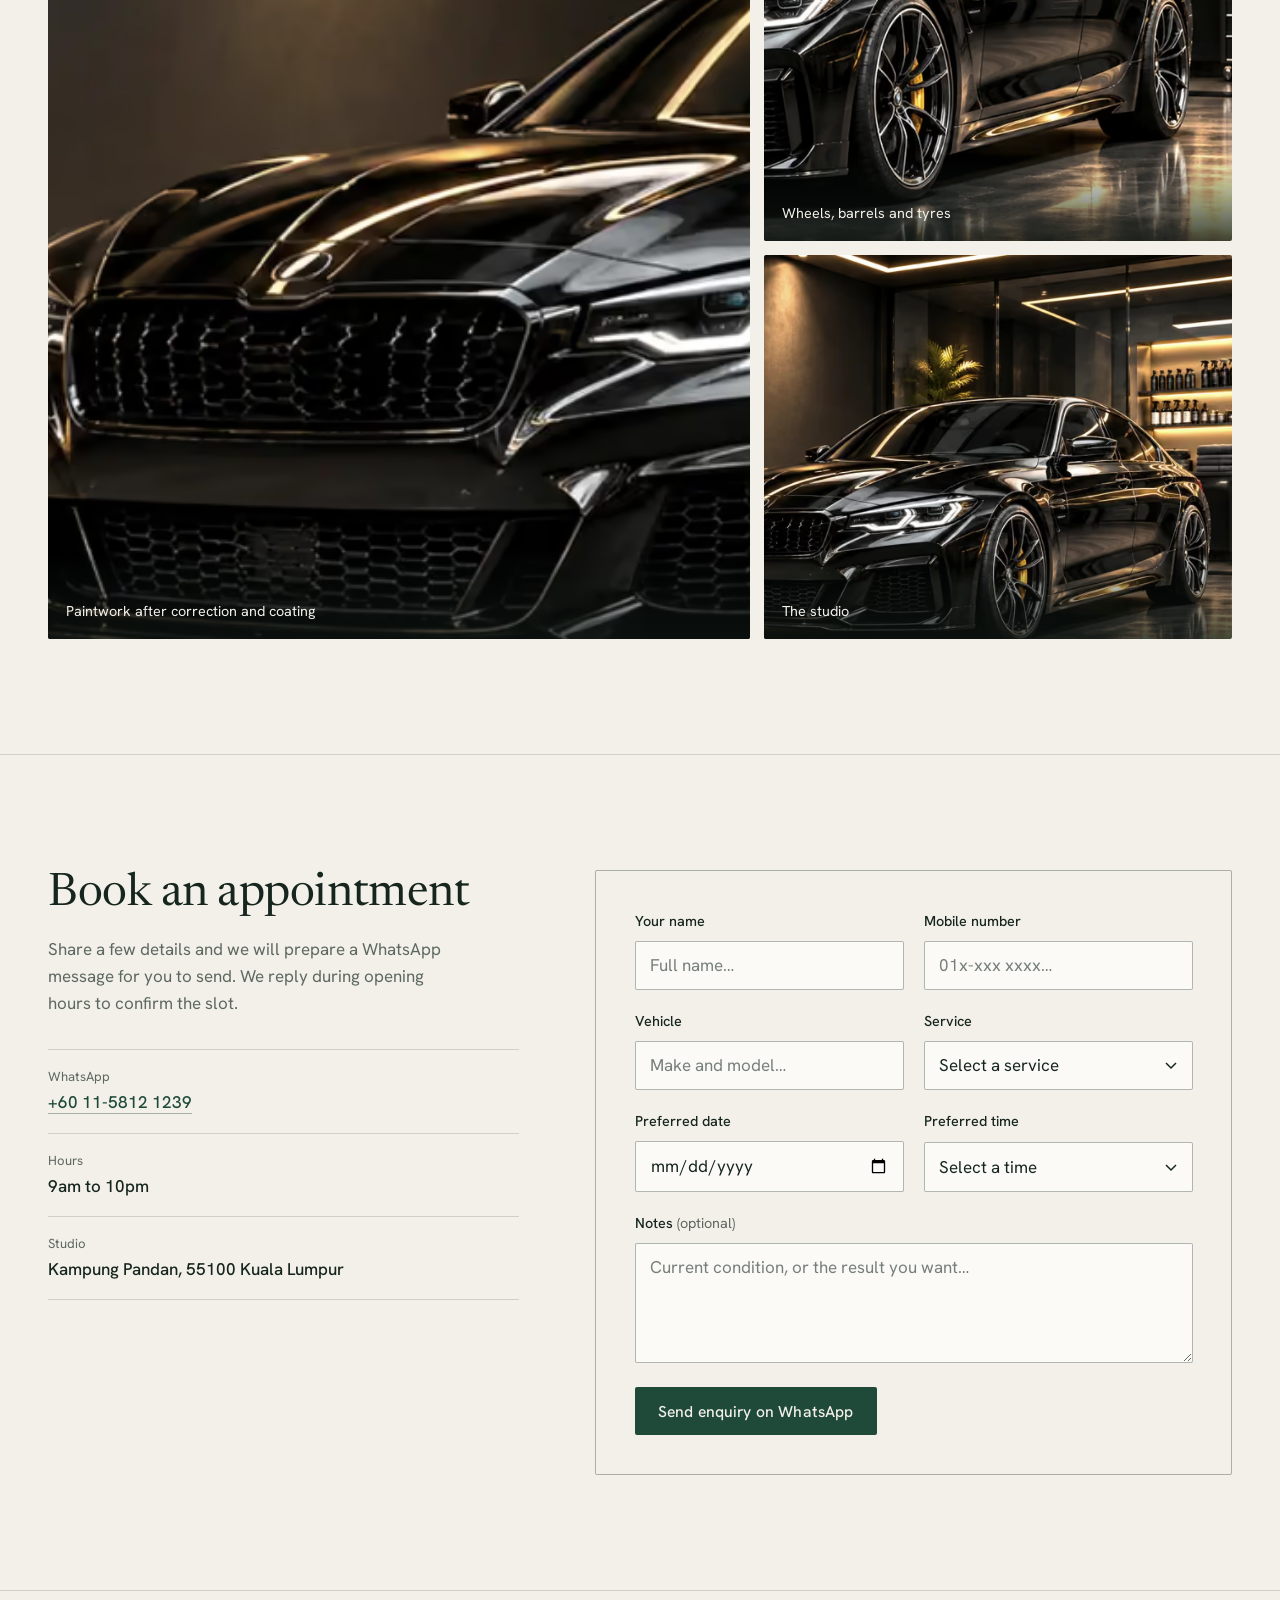
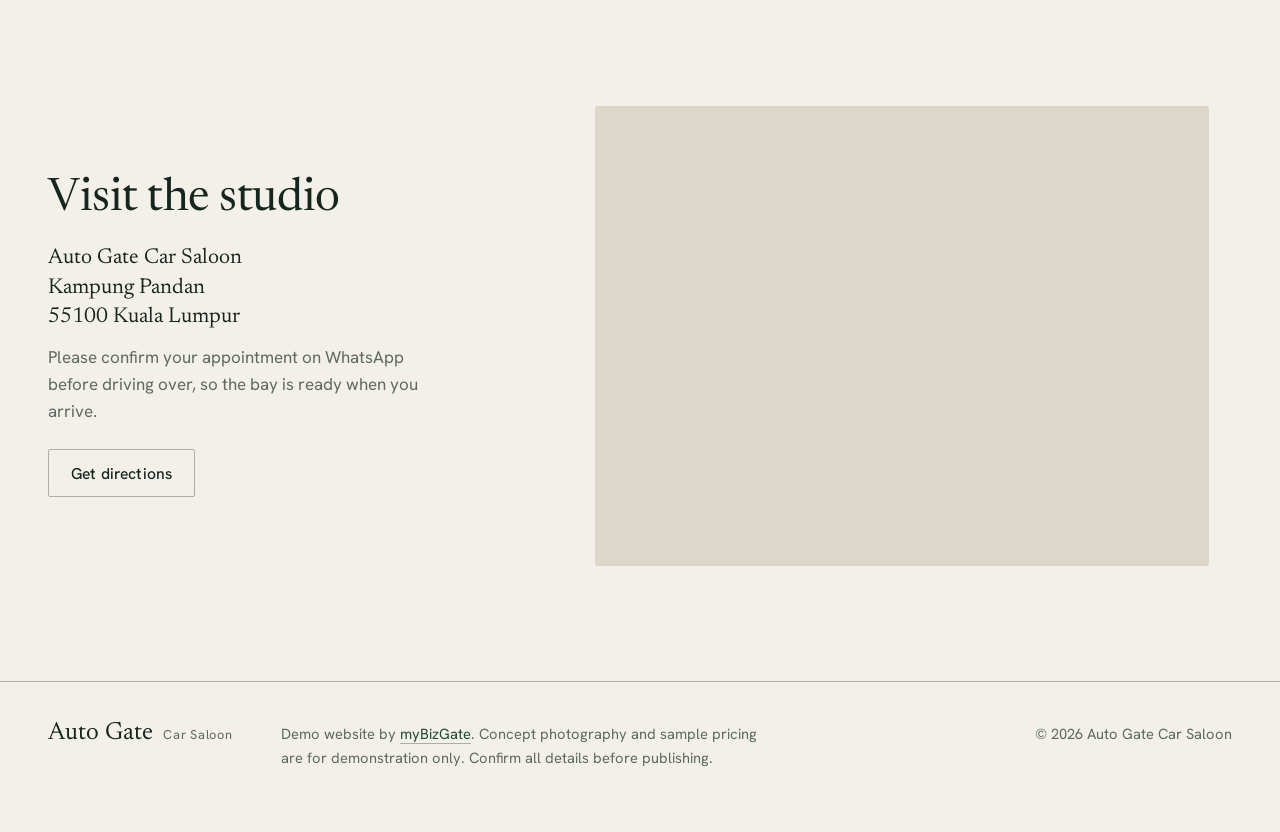
==== commit 982dc7c2: "update link demo-autospa" ====
--- a/02-aurelia/index.html
+++ b/02-aurelia/index.html
@@ -1,280 +1,343 @@
 <!DOCTYPE html>
-<html data-brand="Auto Gate Car Saloon" data-theme="aurelia" lang="en">
+<html lang="en" data-brand="Auto Gate Car Saloon" data-theme="aurelia" data-whatsapp="601158121239">
 <head>
-<meta charset="utf-8"/>
-<meta content="width=device-width, initial-scale=1.0" name="viewport"/>
-<meta content="#f4f7fc" name="theme-color"/>
-<meta content="Auto Gate Car Saloon — premium car detailing, paint enhancement and ceramic protection in Kuala Lumpur. Explore services and enquire about an appointment. AURELIA | EXECUTIVE LIGHT." name="description"/>
-<title>Auto Gate Car Saloon | Aurelia | Executive Light Detailing &amp; Protection</title>
-<link href="https://fonts.googleapis.com" rel="preconnect"/>
-<link crossorigin="" href="https://fonts.gstatic.com" rel="preconnect"/>
-<link href="https://fonts.googleapis.com/css2?family=Manrope:wght@400;500;600;700;800&amp;family=Syne:wght@600;700;800&amp;display=swap" rel="stylesheet"/>
-<link href="style.css" rel="stylesheet"/>
+  <meta charset="utf-8">
+  <meta name="viewport" content="width=device-width, initial-scale=1">
+  <meta name="theme-color" content="#f3f0e9">
+  <meta name="description" content="Auto Gate Car Saloon in Kampung Pandan, Kuala Lumpur: paint correction, ceramic coating, interior refinement and maintenance detailing. See packages and book an appointment on WhatsApp.">
+  <meta property="og:title" content="Auto Gate Car Saloon | Detailing and Ceramic Protection in Kuala Lumpur">
+  <meta property="og:description" content="Paint correction, ceramic coating and interior care at our Kampung Pandan studio. Tell us about your car and we will recommend only what it needs.">
+  <meta property="og:type" content="website">
+  <meta property="og:image" content="assets/hero-1200.webp">
+  <title>Auto Gate Car Saloon | Detailing and Ceramic Protection in Kuala Lumpur</title>
+  <link rel="preconnect" href="https://fonts.googleapis.com">
+  <link rel="preconnect" href="https://fonts.gstatic.com" crossorigin>
+  <link rel="stylesheet" href="https://fonts.googleapis.com/css2?family=Newsreader:ital,opsz,wght@0,6..72,300..500;1,6..72,300..500&family=Hanken+Grotesk:wght@400;500;600&display=swap">
+  <link rel="preload" as="image" type="image/avif" imagesrcset="assets/hero-800.avif 800w, assets/hero-1200.avif 1200w, assets/hero-1600.avif 1600w" imagesizes="100vw">
+  <link rel="stylesheet" href="style.css?v=__BUILD_VERSION__">
 </head>
 <body>
-<a class="skip-link" href="#main">Skip to content</a>
-<div class="top-strip">
-<div class="container top-strip-row">
-<span>Auto Gate • Aurelia Studio concept</span>
-<span>Luxury presentation for workshops that want to look established and trusted</span>
-</div>
-</div>
-<header class="site-header" id="siteHeader">
-<div class="container nav-wrap">
-<a aria-label="Auto Gate Aurelia Studio home" class="brand" href="#top">
-<span class="brand-badge">AG</span>
-<span class="brand-text">Auto Gate <small>Aurelia Studio</small></span>
-</a>
-<button aria-controls="navLinks" aria-expanded="false" aria-label="Open navigation" class="menu-toggle" data-menu-toggle="" id="menuToggle">☰</button>
-<nav aria-label="Primary navigation" class="nav-links" data-menu="" id="navLinks">
-<a href="#why">Why us</a>
-<a href="#services">Services</a>
-<a href="#journey">Journey</a>
-<a href="#packages">Packages</a>
-<a href="#reviews">Reviews</a>
-<a href="#booking">Book now</a>
-<a href="#gallery">Gallery</a></nav>
-</div>
-</header>
-<main id="main">
-<section class="hero" id="top">
-<div class="container hero-layout">
-<div class="hero-copy">
-<div class="eyebrow">WELCOME TO AUTO GATE</div>
-<h1>Car care with a distinctly higher standard.</h1>
-<p>Precision detailing, ceramic protection and beautiful finishes for the cars you care about. Considered advice, expert preparation and an effortless way to book.</p>
-<div class="hero-actions">
-<a class="btn btn-primary" href="#booking">Book an appointment</a>
-<a class="btn btn-secondary" href="#packages">Explore packages</a>
-</div>
-<div class="signal-grid">
-<article>
-<strong>Careful preparation</strong>
-<span>Thoughtful advice before every treatment.</span>
-</article>
-<article>
-<strong>Refined finish</strong>
-<span>Clean surfaces, deep gloss and exacting care.</span>
-</article>
-</div>
-</div>
-<div class="hero-stack">
-<div class="showcase-card">
-<img alt="Premium car showcase illustration" decoding="async" loading="eager" src="assets/hero.webp"/>
-</div>
-<div class="hero-floating card glass">
-<span class="pill">PRECISION IN EVERY DETAIL</span>
-<h2>A clean start. An exceptional finish.</h2>
-<ul>
-<li>Vehicle-specific recommendations</li>
-<li>Easy appointment enquiries</li>
-<li>A finish worth protecting</li>
-</ul>
-</div>
-</div>
-</div>
-</section>
-<section class="section" id="why">
-<div class="container section-head">
-<div>
-<div class="eyebrow">WHY AUTO GATE</div>
-<h2>Every detail. Every surface. Every visit.</h2>
-</div>
-<p class="section-copy">A thoughtfully designed service experience for discerning owners. We combine clear communication with meticulous workmanship, from initial inspection to final handover.</p>
-</div>
-<div class="container trust-grid">
-<article class="card trust-card accent">
-<span class="kicker">01</span>
-<h3>A thorough inspection</h3>
-<p>We begin by listening to your goals and assessing the condition of your vehicle.</p>
-</article>
-<article class="card trust-card">
-<span class="kicker">02</span>
-<h3>The right treatment</h3>
-<p>We explain the available services and help you choose the right level of care.</p>
-</article>
-<article class="card trust-card">
-<span class="kicker">03</span>
-<h3>Finish with confidence</h3>
-<p>We take time for the small details and share practical aftercare advice.</p>
-</article>
-</div>
-</section>
-<section class="section section-soft" id="services">
-<div class="container section-head">
-<div>
-<div class="eyebrow">OUR SPECIALITIES</div>
-<h2>Services shaped around your vehicle.</h2>
-</div>
-</div>
-<div class="container bento-grid">
-<article class="card bento wide">
-<div class="bento-copy">
-<span class="pill">Paint protection</span>
-<h3>Coating &amp; long-term finish protection</h3>
-<p>Paint preparation, careful application and protective treatments for beautiful, lasting gloss.</p>
-</div>
-<img alt="Protection and quality assurance illustration" decoding="async" loading="lazy" src="assets/paint.webp"/>
-</article>
-<article class="card bento tall">
-<span class="pill">THOUGHTFUL SERVICE</span>
-<h3>A better care experience, start to finish.</h3>
-<p>From appointment booking to collection, clear communication keeps you informed.</p>
-<img alt="Premium lounge illustration" decoding="async" loading="lazy" src="assets/studio.webp"/>
-</article>
-<article class="card bento info">
-<span class="pill">Interior care</span>
-<h3>Interior refinement</h3>
-<p>Refresh seating, trim and touchpoints for a cabin that feels beautiful again.</p>
-</article>
-<article class="card bento info">
-<span class="pill">Correction work</span>
-<h3>Paint improvement</h3>
-<p>Careful polishing and preparation to recover clarity and depth.</p>
-</article>
-</div>
-</section>
-<section class="section" id="journey">
-<div class="container section-head compact">
-<div>
-<div class="eyebrow">HOW IT WORKS</div>
-<h2>Your journey to a better finish.</h2>
-</div>
-</div>
-<div class="container timeline">
-<article class="card timeline-step"><strong>01</strong><h3>Understand the vehicle</h3><p>Gather the owner’s goals, vehicle condition and preferred appointment slot.</p></article>
-<article class="card timeline-step"><strong>02</strong><h3>Recommend the right package</h3><p>Match the car and the owner’s expectations to the correct service level.</p></article>
-<article class="card timeline-step"><strong>03</strong><h3>Share work progress</h3><p>Continue the conversation on WhatsApp with updates, clarity and professionalism.</p></article>
-<article class="card timeline-step"><strong>04</strong><h3>Deliver the reveal</h3><p>Turn the final handover into a premium moment supported by aftercare guidance.</p></article>
-</div>
-</section>
-<section class="section section-soft" id="packages">
-<div class="container section-head compact">
-<div>
-<div class="eyebrow">SERVICE PACKAGES</div>
-<h2>Simple choices. Exceptional attention.</h2>
-</div>
-</div>
-<div class="container package-grid">
-<article class="card package-card">
-<span class="pill">Essential care</span>
-<h3>Everyday Detail</h3>
-<div class="price">RM149</div>
-<ul>
-<li>Exterior wash</li>
-<li>Interior touch-up</li>
-<li>Tyre and trim finish</li>
-</ul>
-<button class="btn btn-secondary package-select" data-select-service="Everyday Detail" type="button">Choose package</button>
-</article>
-<article class="card package-card featured">
-<span class="pill">Most premium</span>
-<h3>Platinum Shield</h3>
-<div class="price">RM1,299</div>
-<ul>
-<li>Decontamination and prep</li>
-<li>Correction-ready workflow</li>
-<li>Ceramic coating application</li>
-</ul>
-<button class="btn btn-primary package-select" data-select-service="Platinum Shield" type="button">Choose package</button>
-</article>
-<article class="card package-card">
-<span class="pill">Restore finish</span>
-<h3>Gloss Revival</h3>
-<div class="price">RM499</div>
-<ul>
-<li>Paint inspection</li>
-<li>Single-stage polish</li>
-<li>Protective top finish</li>
-</ul>
-<button class="btn btn-secondary package-select" data-select-service="Gloss Revival" type="button">Choose package</button>
-</article>
-</div>
-<div class="container note">Illustrative proposal prices only. Replace with actual pricing and service inclusions later.</div>
-</section>
-<section class="section" id="reviews">
-<div class="container review-layout">
-<div class="card review-panel accent">
-<span class="pill inverse">OUR PROMISE</span>
-<strong class="rating">4.9</strong>
-<div class="stars">★★★★★</div>
-<p>Good service starts with careful listening and clear expectations. Here is what matters in every appointment.</p>
-</div>
-<div class="review-cards">
-<article class="card review-card">
-<p>Listen first. Recommend only what the vehicle needs.</p>
-<strong>01 / Listen</strong>
-</article>
-<article class="card review-card">
-<p>Explain the preparation and the expected result.</p>
-<strong>02 / Explain</strong>
-</article>
-<article class="card review-card">
-<p>Treat every panel and surface with care.</p>
-<strong>03 / Deliver</strong>
-</article>
-</div>
-</div>
-</section>
-<section class="section booking-section" id="booking">
-<div class="container booking-shell">
-<div class="card booking-copy accent-light">
-<div class="eyebrow">Book consultation</div>
-<h2>Ready to refresh your drive?</h2>
-<p>Share a few details about your car and preferred date. We will prepare a clear WhatsApp enquiry so you can confirm your visit.</p>
-<ul>
-<li>Easy appointment enquiry</li>
-<li>Your preferred date and time</li>
-<li>WhatsApp confirmation</li>
-</ul>
-</div>
-<form class="card booking-form" data-booking-form="" id="quoteForm">
-<div class="form-grid">
-<label><span>Your name</span><input name="name" placeholder="Full name" required="" type="text"/></label>
-<label><span>Mobile number</span><input name="phone" placeholder="01x-xxxxxxx" required="" type="tel"/></label>
-<label><span>Vehicle</span><input name="vehicle" placeholder="Make and model" required="" type="text"/></label>
-<label><span>Service</span><select data-service="" id="serviceInput" name="service" required=""><option value="">Select a service</option><option>Everyday Detail</option><option>Gloss Revival</option><option>Platinum Shield</option><option>Interior Refinement</option><option>Coating Consultation</option></select></label>
-<label><span>Preferred date</span><input data-date="" id="dateField" name="date" required="" type="date"/></label>
-<label><span>Preferred time</span><select name="time" required=""><option value="">Select a time</option><option>9:00 AM</option><option>11:00 AM</option><option>2:00 PM</option><option>4:00 PM</option></select></label>
-<label class="full"><span>Notes</span><textarea name="notes" placeholder="Tell us about the current condition or what result you want"></textarea></label>
-</div>
-<div class="form-actions">
-<button class="btn btn-primary" type="submit">Prepare WhatsApp enquiry</button>
-<span aria-live="polite" class="status" data-form-status="" id="quoteStatus"></span><a data-wa-backup="" hidden="True" href="#booking" rel="noopener" target="_blank">Open WhatsApp enquiry</a>
-</div>
-</form>
-</div>
-</section>
-<section class="section image-gallery-section" id="gallery"><div class="container"><div class="eyebrow">A CLOSER LOOK</div><h2 class="gallery-title">The details make the difference.</h2><p class="gallery-subtitle">From reflective paintwork to the final inspection, beautiful results begin with attention.</p><div class="gallery-grid"><figure class="gallery-card"><img alt="Gloss and bodywork detail" decoding="async" loading="lazy" src="assets/paint.webp"/><figcaption>Gloss and bodywork detail</figcaption></figure><figure class="gallery-card"><img alt="Wheel and finish detail" decoding="async" loading="lazy" src="assets/wheel.webp"/><figcaption>Wheel and finish detail</figcaption></figure><figure class="gallery-card"><img alt="Professional studio atmosphere" decoding="async" loading="lazy" src="assets/studio.webp"/><figcaption>Professional studio atmosphere</figcaption></figure></div></div></section><section class="section" id="location">
-<div class="container location-grid">
-<div>
-<div class="eyebrow">Location</div>
-<h2>Kampung Pandan, Kuala Lumpur.</h2>
-<p>Find your way to Auto Gate and contact us before visiting to confirm your appointment.</p>
-<address>MyBizgate, Kampung Pandan<br/>55100 Kuala Lumpur</address>
-<a class="btn btn-secondary" href="https://www.google.com/maps/dir/?api=1&amp;destination=3.144827966176431,101.74171596840188" rel="noopener" target="_blank">Get directions</a>
-</div>
-<div class="card map-card">
-<iframe allowfullscreen="" loading="lazy" referrerpolicy="no-referrer-when-downgrade" src="https://www.google.com/maps?q=3.144827966176431,101.74171596840188&amp;z=16&amp;output=embed" title="Map to Auto Gate Aurelia Studio"></iframe>
-</div>
-</div>
-</section>
-<section class="section footer-cta">
-<div class="container card footer-cta-card">
-<div>
-<div class="eyebrow">Website by myBizGate</div>
-<h2>Make every arrival feel like a fresh start.</h2>
-</div>
-<a class="btn btn-primary" href="https://mybizgate.com/" rel="noopener" target="_blank">Discover myBizGate</a>
-</div>
-</section>
-</main>
-<footer class="site-footer">
-<div class="container footer-row">
-<span>© <span data-year="" id="year"></span> Auto Gate Aurelia Studio demo by myBizGate.</span>
-<span>Concept photography and sample pricing are for demonstration. Confirm details before publishing.</span>
-</div>
-</footer>
-<script src="script.js"></script>
+  <a class="skip-link" href="#main">Skip to content</a>
+
+  <header class="site-header" id="siteHeader">
+    <div class="container nav-wrap">
+      <a class="brand" href="#top" aria-label="Auto Gate Car Saloon, back to top">
+        <span class="brand-name">Auto Gate</span>
+        <span class="brand-sub">Car Saloon</span>
+      </a>
+      <button class="menu-toggle" id="menuToggle" type="button" data-menu-toggle aria-controls="navLinks" aria-expanded="false" aria-label="Open navigation">
+        <span class="menu-toggle-bar" aria-hidden="true"></span>
+        <span class="menu-toggle-bar" aria-hidden="true"></span>
+      </button>
+      <nav class="nav-links" id="navLinks" data-menu aria-label="Primary">
+        <a href="#services">Services</a>
+        <a href="#process">How it works</a>
+        <a href="#packages">Packages</a>
+        <a href="#gallery">Gallery</a>
+        <a href="#location">Visit</a>
+        <a class="btn btn-primary btn-nav" href="#booking">Book an appointment</a>
+      </nav>
+    </div>
+  </header>
+
+  <main id="main">
+    <section class="hero" id="top" aria-labelledby="heroTitle">
+      <picture class="hero-media">
+        <source type="image/avif" srcset="assets/hero-800.avif 800w, assets/hero-1200.avif 1200w, assets/hero-1600.avif 1600w" sizes="100vw">
+        <source type="image/webp" srcset="assets/hero-800.webp 800w, assets/hero-1200.webp 1200w, assets/hero-1600.webp 1600w" sizes="100vw">
+        <img src="assets/hero.webp" width="1600" height="900" alt="A freshly detailed black sedan under soft studio lighting, its paint reflecting the room" fetchpriority="high" decoding="async">
+      </picture>
+      <div class="container hero-content">
+        <h1 id="heroTitle">Detailing done with patience, in Kuala Lumpur.</h1>
+        <p class="hero-lead">Paint correction, ceramic coating and interior care at our Kampung Pandan studio. Tell us about your car and we will recommend only what it needs.</p>
+        <div class="hero-actions">
+          <a class="btn btn-light" href="#booking">Book an appointment</a>
+          <a class="btn btn-outline-light" href="#booking" data-wa-link rel="noopener" target="_blank">
+            <svg class="icon" viewBox="0 0 24 24" aria-hidden="true" focusable="false"><path fill="currentColor" d="M12 2.2a9.8 9.8 0 0 0-8.4 14.8L2.2 21.8l5-1.3A9.8 9.8 0 1 0 12 2.2Zm0 17.9a8.1 8.1 0 0 1-4.1-1.1l-.3-.2-3 .8.8-2.9-.2-.3A8.1 8.1 0 1 1 12 20.1Zm4.5-6c-.2-.1-1.5-.7-1.7-.8-.2-.1-.4-.1-.6.1l-.8 1c-.1.2-.3.2-.5.1a6.6 6.6 0 0 1-3.3-2.9c-.2-.4.3-.4.7-1.3.1-.2 0-.3 0-.4l-.8-1.8c-.2-.5-.4-.4-.6-.4h-.5c-.2 0-.5.1-.7.3-.2.3-.9.9-.9 2.2s.9 2.6 1.1 2.8c.1.2 1.9 2.8 4.5 4 1.7.7 2.3.8 3.1.6.5-.1 1.5-.6 1.7-1.2.2-.6.2-1.1.1-1.2l-.5-.3Z"/></svg>
+            Chat on WhatsApp
+          </a>
+        </div>
+        <dl class="hero-facts">
+          <div><dt>Studio</dt><dd>Kampung Pandan, Kuala Lumpur</dd></div>
+          <div><dt>Hours</dt><dd>9am to 10pm</dd></div>
+          <div><dt>Appointments</dt><dd>Confirmed on WhatsApp</dd></div>
+        </dl>
+      </div>
+    </section>
+
+    <section class="section intro" id="why" aria-labelledby="whyTitle">
+      <div class="container intro-grid">
+        <h2 id="whyTitle" class="statement">We would rather do fewer cars, and do each one properly.</h2>
+        <div class="intro-points">
+          <p><strong>Inspection before any quote.</strong> We look at the paint, the interior and the wheels with you, so the recommendation is based on the car, not a menu.</p>
+          <p><strong>Only what the car needs.</strong> A well-kept car may need a maintenance detail rather than correction. We will say so.</p>
+          <p><strong>Aftercare you can follow.</strong> Every handover comes with plain advice on washing and keeping the finish, whatever package you choose.</p>
+        </div>
+      </div>
+    </section>
+
+    <section class="section services" id="services" aria-labelledby="servicesTitle">
+      <div class="container services-grid">
+        <div class="services-media">
+          <picture>
+            <source type="image/avif" srcset="assets/coating-600.avif 600w, assets/coating-1080.avif 1080w" sizes="(max-width: 900px) 100vw, 40vw">
+            <source type="image/webp" srcset="assets/coating-600.webp 600w, assets/coating-1080.webp 1080w" sizes="(max-width: 900px) 100vw, 40vw">
+            <img src="assets/coating.webp" width="1080" height="700" alt="Close view of the front of a black sedan after coating, with the grille and headlights sharply reflected" loading="lazy" decoding="async">
+          </picture>
+        </div>
+        <div class="services-list">
+          <h2 id="servicesTitle">Services</h2>
+          <article class="service">
+            <h3>Ceramic coating and paint protection</h3>
+            <p>Multi-stage decontamination and preparation, then a ceramic coating that holds gloss, resists water spotting and makes routine washing easier.</p>
+            <button class="text-link" type="button" data-select-service="Coating Consultation">Ask about coating</button>
+          </article>
+          <article class="service">
+            <h3>Paint correction</h3>
+            <p>Machine polishing to reduce swirl marks, light scratches and haze, returning clarity and depth to the paint before any protection goes on.</p>
+            <button class="text-link" type="button" data-select-service="Gloss Revival">Ask about correction</button>
+          </article>
+          <article class="service">
+            <h3>Interior refinement</h3>
+            <p>A deep clean of seats, carpets, trim and the touchpoints you use every day, with leather cleaned and conditioned rather than just wiped.</p>
+            <button class="text-link" type="button" data-select-service="Interior Refinement">Ask about interior care</button>
+          </article>
+          <article class="service">
+            <h3>Maintenance detail</h3>
+            <p>A careful hand wash, light decontamination and a tidy interior, tyre and trim finish. The right choice for a car that is already well looked after.</p>
+            <button class="text-link" type="button" data-select-service="Everyday Detail">Ask about maintenance</button>
+          </article>
+        </div>
+      </div>
+    </section>
+
+    <section class="section process" id="process" aria-labelledby="processTitle">
+      <div class="container">
+        <h2 id="processTitle">How an appointment works</h2>
+        <ol class="steps">
+          <li>
+            <span class="step-number" aria-hidden="true">1</span>
+            <h3>Tell us about the car</h3>
+            <p>Send the make, model and what you would like improved. The form below prepares a WhatsApp message for you.</p>
+          </li>
+          <li>
+            <span class="step-number" aria-hidden="true">2</span>
+            <h3>Inspection and recommendation</h3>
+            <p>We check the paint, interior and wheels with you at the studio and agree on the work and the price before starting.</p>
+          </li>
+          <li>
+            <span class="step-number" aria-hidden="true">3</span>
+            <h3>The work, with updates</h3>
+            <p>You get progress photos on WhatsApp while the car is with us, so there are no surprises at collection.</p>
+          </li>
+          <li>
+            <span class="step-number" aria-hidden="true">4</span>
+            <h3>Handover and aftercare</h3>
+            <p>We walk around the car together and explain how to wash and keep the finish between visits.</p>
+          </li>
+        </ol>
+      </div>
+    </section>
+
+    <section class="section packages" id="packages" aria-labelledby="packagesTitle">
+      <div class="container">
+        <div class="packages-head">
+          <h2 id="packagesTitle">Packages</h2>
+          <p>Three starting points. After inspection we may suggest a different level, and we will explain why.</p>
+        </div>
+        <div class="package-grid">
+          <article class="package">
+            <h3>Everyday Detail</h3>
+            <p class="package-intro">Maintenance for a car that is already in good condition.</p>
+            <p class="price"><span class="price-from">from</span> RM149</p>
+            <ul>
+              <li>Exterior wash</li>
+              <li>Interior touch-up</li>
+              <li>Tyre and trim finish</li>
+            </ul>
+            <button class="btn btn-secondary package-select" type="button" data-select-service="Everyday Detail">Choose Everyday Detail</button>
+          </article>
+          <article class="package featured">
+            <h3>Platinum Shield</h3>
+            <p class="package-intro">Full preparation and ceramic coating for lasting protection.</p>
+            <p class="price"><span class="price-from">from</span> RM1,299</p>
+            <ul>
+              <li>Decontamination and prep</li>
+              <li>Correction-ready workflow</li>
+              <li>Ceramic coating application</li>
+            </ul>
+            <button class="btn btn-light package-select" type="button" data-select-service="Platinum Shield">Choose Platinum Shield</button>
+          </article>
+          <article class="package">
+            <h3>Gloss Revival</h3>
+            <p class="package-intro">Single-stage correction to bring back clarity and depth.</p>
+            <p class="price"><span class="price-from">from</span> RM499</p>
+            <ul>
+              <li>Paint inspection</li>
+              <li>Single-stage polish</li>
+              <li>Protective top finish</li>
+            </ul>
+            <button class="btn btn-secondary package-select" type="button" data-select-service="Gloss Revival">Choose Gloss Revival</button>
+          </article>
+        </div>
+        <p class="note">Illustrative proposal prices for this demo. Replace with the studio&rsquo;s actual pricing and inclusions before publishing.</p>
+      </div>
+    </section>
+
+    <section class="section standards" id="standards" aria-labelledby="standardsTitle">
+      <div class="container">
+        <h2 id="standardsTitle">What to expect at every visit</h2>
+        <div class="standards-grid">
+          <div>
+            <h3>We listen first.</h3>
+            <p>Before touching the car we ask what bothers you about it and what result you are hoping for, then recommend only the work that gets you there.</p>
+          </div>
+          <div>
+            <h3>We explain the work.</h3>
+            <p>You will know which products go on the car, how long each stage takes and what the finish will realistically look like.</p>
+          </div>
+          <div>
+            <h3>We finish properly.</h3>
+            <p>Door shuts, badges, wheel barrels and glass edges get the same attention as the bonnet. The car is inspected under lights before handover.</p>
+          </div>
+        </div>
+      </div>
+    </section>
+
+    <section class="section gallery" id="gallery" aria-labelledby="galleryTitle">
+      <div class="container">
+        <div class="gallery-head">
+          <h2 id="galleryTitle">In the studio</h2>
+          <p>Concept photography for this demo. Replace with the studio&rsquo;s own work before publishing.</p>
+        </div>
+        <div class="gallery-grid">
+          <figure class="gallery-item tall">
+            <picture>
+              <source type="image/avif" srcset="assets/paint-600.avif 600w, assets/paint-900.avif 900w" sizes="(max-width: 760px) 100vw, 45vw">
+              <source type="image/webp" srcset="assets/paint-600.webp 600w, assets/paint-900.webp 900w" sizes="(max-width: 760px) 100vw, 45vw">
+              <img src="assets/paint.webp" width="900" height="650" alt="Front of a black sedan with the bonnet reflecting the studio lights" loading="lazy" decoding="async">
+            </picture>
+            <figcaption>Paintwork after correction and coating</figcaption>
+          </figure>
+          <figure class="gallery-item">
+            <picture>
+              <source type="image/avif" srcset="assets/wheel-600.avif 600w, assets/wheel-900.avif 900w" sizes="(max-width: 760px) 100vw, 30vw">
+              <source type="image/webp" srcset="assets/wheel-600.webp 600w, assets/wheel-900.webp 900w" sizes="(max-width: 760px) 100vw, 30vw">
+              <img src="assets/wheel.webp" width="900" height="700" alt="Side of a black sedan showing a cleaned alloy wheel and tyre" loading="lazy" decoding="async">
+            </picture>
+            <figcaption>Wheels, barrels and tyres</figcaption>
+          </figure>
+          <figure class="gallery-item">
+            <picture>
+              <source type="image/avif" srcset="assets/studio-600.avif 600w, assets/studio-980.avif 980w" sizes="(max-width: 760px) 100vw, 30vw">
+              <source type="image/webp" srcset="assets/studio-600.webp 600w, assets/studio-980.webp 980w" sizes="(max-width: 760px) 100vw, 30vw">
+              <img src="assets/studio.webp" width="980" height="740" alt="Black sedan parked in the detailing studio beside shelves of products and folded towels" loading="lazy" decoding="async">
+            </picture>
+            <figcaption>The studio</figcaption>
+          </figure>
+        </div>
+      </div>
+    </section>
+
+    <section class="section booking" id="booking" aria-labelledby="bookingTitle">
+      <div class="container booking-grid">
+        <div class="booking-copy">
+          <h2 id="bookingTitle">Book an appointment</h2>
+          <p>Share a few details and we will prepare a WhatsApp message for you to send. We reply during opening hours to confirm the slot.</p>
+          <dl class="contact-list">
+            <div>
+              <dt>WhatsApp</dt>
+              <dd><a href="#booking" data-wa-link data-wa-display rel="noopener" target="_blank">+60 11-5812 1239</a></dd>
+            </div>
+            <div>
+              <dt>Hours</dt>
+              <dd>9am to 10pm</dd>
+            </div>
+            <div>
+              <dt>Studio</dt>
+              <dd>Kampung Pandan, 55100 Kuala Lumpur</dd>
+            </div>
+          </dl>
+        </div>
+        <form class="booking-form" id="quoteForm" data-booking-form>
+          <div class="form-grid">
+            <label>
+              <span>Your name</span>
+              <input name="name" type="text" autocomplete="name" placeholder="Full name…" required>
+            </label>
+            <label>
+              <span>Mobile number</span>
+              <input name="phone" type="tel" inputmode="tel" autocomplete="tel" placeholder="01x-xxx xxxx…" required>
+            </label>
+            <label>
+              <span>Vehicle</span>
+              <input name="vehicle" type="text" autocomplete="off" placeholder="Make and model…" required>
+            </label>
+            <label>
+              <span>Service</span>
+              <select id="serviceInput" name="service" data-service required>
+                <option value="">Select a service</option>
+                <option>Everyday Detail</option>
+                <option>Gloss Revival</option>
+                <option>Platinum Shield</option>
+                <option>Interior Refinement</option>
+                <option>Coating Consultation</option>
+              </select>
+            </label>
+            <label>
+              <span>Preferred date</span>
+              <input id="dateField" name="date" type="date" data-date required>
+            </label>
+            <label>
+              <span>Preferred time</span>
+              <select name="time" required>
+                <option value="">Select a time</option>
+                <option>9:00 AM</option>
+                <option>11:00 AM</option>
+                <option>2:00 PM</option>
+                <option>4:00 PM</option>
+              </select>
+            </label>
+            <label class="full">
+              <span>Notes <em>(optional)</em></span>
+              <textarea name="notes" placeholder="Current condition, or the result you want…"></textarea>
+            </label>
+          </div>
+          <div class="form-actions">
+            <button class="btn btn-primary" type="submit">Send enquiry on WhatsApp</button>
+            <p class="status" id="quoteStatus" data-form-status aria-live="polite"></p>
+            <a data-wa-backup hidden href="#booking" rel="noopener" target="_blank">Open the WhatsApp enquiry</a>
+          </div>
+        </form>
+      </div>
+    </section>
+
+    <section class="section location" id="location" aria-labelledby="locationTitle">
+      <div class="container location-grid">
+        <div class="location-copy">
+          <h2 id="locationTitle">Visit the studio</h2>
+          <address>Auto Gate Car Saloon<br>Kampung Pandan<br>55100 Kuala Lumpur</address>
+          <p>Please confirm your appointment on WhatsApp before driving over, so the bay is ready when you arrive.</p>
+          <a class="btn btn-secondary" href="https://www.google.com/maps/dir/?api=1&amp;destination=3.144827966176431,101.74171596840188" rel="noopener" target="_blank">Get directions</a>
+        </div>
+        <div class="map">
+          <iframe src="https://www.google.com/maps?q=3.144827966176431,101.74171596840188&amp;z=16&amp;output=embed" title="Map showing the Auto Gate Car Saloon studio in Kampung Pandan" loading="lazy" allowfullscreen referrerpolicy="no-referrer-when-downgrade"></iframe>
+        </div>
+      </div>
+    </section>
+  </main>
+
+  <footer class="site-footer">
+    <div class="container footer-grid">
+      <div class="footer-brand">
+        <span class="brand-name">Auto Gate</span>
+        <span class="brand-sub">Car Saloon</span>
+      </div>
+      <p class="footer-note">Demo website by <a href="https://mybizgate.com/" rel="noopener" target="_blank">myBizGate</a>. Concept photography and sample pricing are for demonstration only. Confirm all details before publishing.</p>
+      <p class="footer-copy">&copy; <span id="year" data-year></span> Auto Gate Car Saloon</p>
+    </div>
+  </footer>
+
+  <script src="script.js?v=__BUILD_VERSION__"></script>
 </body>
-</html>+</html>
--- a/02-aurelia/style.css
+++ b/02-aurelia/style.css
@@ -1,25 +1,571 @@
+/* Auto Gate Car Saloon, Aurelia concept
+   Racing green ink on bone paper. Editorial hairlines instead of cards.
+   Display: Newsreader (optical sizes). Body: Hanken Grotesk. */
+
 :root {
-  --bg: #f4f7fc; --surface: #ffffff; --surface-2: #eef3fb; --text: #0f1524; --muted: #667188; --line: rgba(14,29,61,.1); --navy: #10316e; --blue: #245bce; --blue-soft: #5aa5ff; --accent: #edf4ff; --max: 1220px; --radius: 28px; --shadow: 0 18px 46px rgba(18,44,96,.08); --font-title: "Syne", system-ui, sans-serif; --font-body: "Manrope", system-ui, sans-serif;
-}
-*{box-sizing:border-box} html{scroll-behavior:smooth} body{margin:0;font-family:var(--font-body);background:linear-gradient(180deg,#f6f9fd,#edf3fb);color:var(--text);line-height:1.65} a{color:inherit;text-decoration:none} img{display:block;width:100%} button,input,select,textarea{font:inherit} button{cursor:pointer} :focus-visible{outline:3px solid var(--blue-soft);outline-offset:4px}.skip-link{position:fixed;top:-60px;left:16px;background:#fff;padding:10px 14px;border-radius:10px;z-index:200;box-shadow:var(--shadow)}.skip-link:focus{top:16px}.container{width:min(calc(100% - 40px), var(--max));margin:0 auto}.top-strip{background:#0d224c;color:rgba(255,255,255,.82);font-size:.82rem}.top-strip-row{min-height:38px;display:flex;justify-content:space-between;align-items:center;gap:20px}.site-header{position:sticky;top:0;z-index:120;background:rgba(244,247,252,.86);backdrop-filter:blur(20px);border-bottom:1px solid var(--line)}.nav-wrap{min-height:84px;display:flex;align-items:center;justify-content:space-between;gap:20px}.brand{display:flex;align-items:center;gap:14px}.brand-badge{width:44px;height:44px;display:grid;place-items:center;border-radius:14px;background:linear-gradient(135deg,var(--blue),#0d2d67);color:#fff;font-weight:800}.brand-text{display:grid;font-weight:800}.brand-text small{color:var(--muted);font-size:.72rem;letter-spacing:.12em;text-transform:uppercase}.nav-links{display:flex;align-items:center;gap:26px}.nav-links a{color:#2f425f;font-size:.92rem}.nav-links a:hover{color:var(--navy)}.menu-toggle{display:none;width:44px;height:44px;border:1px solid var(--line);background:#fff;border-radius:12px;color:var(--text)}.hero{padding:58px 0 26px}.hero-layout{display:grid;grid-template-columns:.9fr 1.1fr;gap:28px;align-items:center}.eyebrow{color:var(--blue);text-transform:uppercase;letter-spacing:.16em;font-size:.74rem;font-weight:800;display:inline-flex;align-items:center;gap:10px}.eyebrow::before{content:"";width:36px;height:2px;background:currentColor}.hero-copy h1,.section h2,.footer-cta-card h2{font-family:var(--font-title);line-height:.96;letter-spacing:-.04em}.hero-copy h1{margin:18px 0 18px;font-size:clamp(3.2rem,6.8vw,6rem);max-width:11ch}.hero-copy p{color:var(--muted);font-size:1.05rem;max-width:60ch}.hero-actions{display:flex;flex-wrap:wrap;gap:12px;margin-top:26px}.btn{display:inline-flex;align-items:center;justify-content:center;min-height:50px;border-radius:999px;padding:0 22px;font-weight:800;border:1px solid transparent;transition:.25s ease}.btn:hover{transform:translateY(-2px)}.btn-primary{background:linear-gradient(135deg,var(--blue),#0d2d67);color:#fff;box-shadow:0 14px 28px rgba(36,91,206,.18)}.btn-secondary{background:#fff;border-color:rgba(16,49,110,.15);color:var(--navy)}.signal-grid{display:grid;grid-template-columns:1fr 1fr;gap:14px;margin-top:28px}.signal-grid article{padding:18px;border:1px solid var(--line);border-radius:20px;background:rgba(255,255,255,.7)}.signal-grid strong{display:block;margin-bottom:6px}.signal-grid span{color:var(--muted);font-size:.92rem}.hero-stack{position:relative;min-height:100%}.showcase-card{padding:12px;border-radius:34px;background:linear-gradient(180deg, rgba(255,255,255,.88), rgba(255,255,255,.58));box-shadow:var(--shadow)}.card{border-radius:var(--radius);background:rgba(255,255,255,.88);border:1px solid rgba(16,49,110,.08);box-shadow:var(--shadow)}.glass{backdrop-filter:blur(18px);background:rgba(255,255,255,.72)}.hero-floating{position:absolute;right:18px;bottom:18px;width:min(430px, calc(100% - 36px));padding:24px}.hero-floating h2{margin:10px 0 10px;font-size:clamp(1.5rem,3vw,2.2rem);font-family:var(--font-title)}.hero-floating ul{margin:0;padding-left:18px;color:#314563}.pill{display:inline-flex;padding:7px 11px;border-radius:999px;background:#edf4ff;color:var(--navy);font-size:.76rem;font-weight:800;letter-spacing:.08em;text-transform:uppercase}.pill.inverse{background:rgba(255,255,255,.12);color:#fff}.section{padding:90px 0}.section-soft{background:linear-gradient(180deg, rgba(255,255,255,.5), rgba(255,255,255,.24))}.section-head{display:grid;grid-template-columns:.95fr 1.05fr;gap:28px;align-items:end;margin-bottom:28px}.section-head.compact{grid-template-columns:1fr}.section h2{margin:14px 0 0;font-size:clamp(2.4rem,5vw,4.4rem)}.section-copy{color:var(--muted);max-width:62ch}.trust-grid{display:grid;grid-template-columns:repeat(3,1fr);gap:16px}.trust-card{padding:24px}.trust-card.accent,.review-panel.accent,.accent-light{background:linear-gradient(180deg,#f9fbff,#ecf4ff)}.kicker{display:inline-flex;margin-bottom:10px;font-size:.9rem;font-weight:800;color:var(--blue)}.trust-card h3,.bento h3,.timeline-step h3,.package-card h3,.location-grid h2,.booking-copy h2{margin:6px 0 10px}.trust-card p,.timeline-step p,.review-card p,.booking-copy p,.location-grid p,.note{color:var(--muted)}.bento-grid{display:grid;grid-template-columns:1.2fr .8fr;gap:16px}.bento{padding:24px;overflow:hidden}.bento.wide{display:grid;grid-template-columns:.85fr 1.15fr;align-items:center;gap:18px}.bento.tall{grid-row:span 2;display:grid;align-content:start;gap:14px}.bento.info{min-height:190px}.bento-copy p{color:var(--muted)}.timeline{display:grid;grid-template-columns:repeat(4,1fr);gap:16px}.timeline-step{padding:24px}.timeline-step strong{display:inline-grid;place-items:center;width:56px;height:56px;border-radius:18px;background:#edf4ff;color:var(--navy);font-family:var(--font-title);font-size:1.6rem}.package-grid{display:grid;grid-template-columns:repeat(3,1fr);gap:16px}.package-card{padding:28px}.package-card.featured{background:linear-gradient(180deg,#f7fbff,#e9f2ff);border-color:rgba(36,91,206,.16);transform:translateY(-6px)}.price{margin:12px 0 10px;font-size:3rem;font-family:var(--font-title);color:var(--navy);line-height:1}.package-card ul{list-style:none;padding:0;margin:18px 0 24px}.package-card li{padding:9px 0;border-bottom:1px solid rgba(16,49,110,.08);color:#314563}.package-card li::before{content:"•";color:var(--blue);margin-right:10px;font-weight:800}.note{padding-top:18px}.review-layout{display:grid;grid-template-columns:.8fr 1.2fr;gap:18px}.review-panel{padding:28px;background:linear-gradient(180deg,#14367a,#0f285b);color:#fff}.review-panel p{color:rgba(255,255,255,.84)}.rating{display:block;margin-top:14px;font-size:5rem;font-family:var(--font-title);line-height:.92}.stars{letter-spacing:.24em;color:#ffd76f}.review-cards{display:grid;gap:16px}.review-card{padding:24px}.review-card strong{color:var(--navy)}.booking-shell{display:grid;grid-template-columns:.78fr 1.22fr;gap:18px;align-items:stretch}.booking-copy{padding:28px}.booking-copy ul{margin:0;padding-left:18px;color:#314563}.booking-form{padding:28px}.form-grid{display:grid;grid-template-columns:1fr 1fr;gap:16px}label{display:grid;gap:8px}label span{font-size:.76rem;font-weight:800;letter-spacing:.12em;color:#42546f;text-transform:uppercase}input,select,textarea{width:100%;padding:14px 16px;border-radius:16px;border:1px solid rgba(16,49,110,.14);background:#fff;color:var(--text)}textarea{min-height:110px;resize:vertical}label.full{grid-column:1 / -1}.form-actions{display:flex;flex-wrap:wrap;align-items:center;gap:14px;margin-top:22px}.status{color:#2c4f95;font-weight:700}.location-grid{display:grid;grid-template-columns:.78fr 1.22fr;gap:20px;align-items:center}address{font-style:normal;font-weight:700;color:var(--navy);margin:18px 0}.map-card{overflow:hidden;min-height:380px}.map-card iframe{width:100%;min-height:380px;border:0}.footer-cta{padding-top:24px}.footer-cta-card{padding:28px;display:grid;grid-template-columns:1fr auto;gap:18px;align-items:center}.footer-cta-card h2{margin:12px 0 0;font-size:clamp(2rem,4vw,3.4rem)}.site-footer{padding:34px 0 46px}.footer-row{display:flex;justify-content:space-between;gap:20px;color:#607089;font-size:.9rem}@media (max-width:980px){.menu-toggle{display:grid;place-items:center}.nav-links{position:fixed;inset:84px 20px auto;display:grid;gap:8px;padding:18px;border-radius:20px;background:rgba(255,255,255,.96);transform:translateY(-150%);transition:.28s ease;box-shadow:var(--shadow)}.nav-links.open{transform:none}.hero-layout,.section-head,.trust-grid,.bento-grid,.timeline,.package-grid,.review-layout,.booking-shell,.location-grid,.footer-cta-card{grid-template-columns:1fr}.bento.wide{grid-template-columns:1fr}.bento.tall{grid-row:auto}.hero-floating{position:static;width:auto;margin-top:16px}}@media (max-width:640px){.container{width:min(calc(100% - 26px), var(--max))}.top-strip-row{display:grid;padding:8px 0}.section{padding:70px 0}.signal-grid,.form-grid{grid-template-columns:1fr}label.full{grid-column:auto}.footer-row{display:grid}}@media (prefers-reduced-motion: reduce){html{scroll-behavior:auto}*,*::before,*::after{transition-duration:.01ms !important;animation-duration:.01ms !important;animation-iteration-count:1 !important}}
-
-
-/* Local photographic assets and refinements */
-.image-gallery-section{padding-top:45px;padding-bottom:100px}
-.gallery-title{font-family:var(--title, var(--serif, var(--font-title, Georgia, serif)));font-size:clamp(2.5rem,4.5vw,4.5rem);line-height:1.08;max-width:18ch;margin:18px 0 14px}
-.gallery-subtitle{color:var(--muted);max-width:50ch;margin-bottom:28px}
-.gallery-grid{display:grid;grid-template-columns:1.18fr .9fr .9fr;gap:16px}
-.gallery-card{position:relative;margin:0;overflow:hidden;border-radius:22px;min-height:300px;border:1px solid var(--line);background:var(--panel, #16181a)}
-.gallery-card img{display:block;width:100%;height:100%;min-height:300px;object-fit:cover;transition:transform .7s ease}
-.gallery-card:hover img{transform:scale(1.05)}
-.gallery-card figcaption{position:absolute;inset:auto 0 0;padding:38px 20px 18px;color:#fff;background:linear-gradient(0deg,rgba(2,3,5,.9),transparent);font-size:.87rem;font-weight:700}
-[data-wa-backup]:not([hidden]){display:inline-block;padding:8px 0;font-size:.84rem;font-weight:700;text-decoration:underline}
-@media(max-width:760px){.gallery-grid{grid-template-columns:1fr}.gallery-card,.gallery-card img{min-height:240px}}
-
-.hero-stack .showcase-card img{height:640px;object-fit:cover;object-position:64% center;border-radius:26px}
-.hero-floating{background:rgba(255,255,255,.94);max-width:385px}
-.bento.wide img{height:265px;object-fit:cover;border-radius:22px}
-.bento.tall img{height:290px;object-fit:cover;border-radius:22px}
-.rating{font-size:3rem;letter-spacing:.06em}
-.stars{font-size:.9rem;letter-spacing:.08em}
-@media(max-width:980px){.hero-stack .showcase-card img{height:470px}}
+  --paper: #f3f0e9;
+  --paper-2: #e9e4d9;
+  --paper-3: #ddd7c9;
+  --ink: #16261f;
+  --green: #1f4a3a;
+  --green-2: #2b6450;
+  --muted: #5d6862;
+  --line: rgba(22, 38, 31, 0.16);
+  --line-strong: rgba(22, 38, 31, 0.32);
+  --line-light: rgba(243, 240, 233, 0.28);
+  --max: 1240px;
+  --gutter: clamp(20px, 4vw, 48px);
+  --header-h: 76px;
+  --radius: 2px;
+  --serif: "Newsreader", "Iowan Old Style", Georgia, serif;
+  --sans: "Hanken Grotesk", "Helvetica Neue", Arial, sans-serif;
+  --ease: cubic-bezier(0.2, 0.7, 0.2, 1);
+}
+
+* { box-sizing: border-box; }
+
+html {
+  scroll-behavior: smooth;
+  scroll-padding-top: var(--header-h);
+  -webkit-text-size-adjust: 100%;
+}
+
+body {
+  margin: 0;
+  background: var(--paper);
+  color: var(--ink);
+  font-family: var(--sans);
+  font-size: 1.0625rem;
+  line-height: 1.6;
+  -webkit-tap-highlight-color: transparent;
+}
+
+body.menu-open { overflow: hidden; }
+
+img { display: block; max-width: 100%; height: auto; }
+picture { display: block; }
+a { color: inherit; text-decoration: none; touch-action: manipulation; }
+button, input, select, textarea { font: inherit; color: inherit; }
+button { cursor: pointer; touch-action: manipulation; }
+p { margin: 0 0 1em; }
+p:last-child { margin-bottom: 0; }
+
+h1, h2, h3 {
+  margin: 0;
+  font-family: var(--serif);
+  font-weight: 400;
+  letter-spacing: -0.01em;
+  text-wrap: balance;
+}
+
+h2 { font-size: clamp(2.1rem, 3.6vw, 3.1rem); line-height: 1.08; }
+h3 { font-size: clamp(1.35rem, 1.8vw, 1.65rem); line-height: 1.2; }
+
+:focus-visible {
+  outline: 3px solid var(--green);
+  outline-offset: 3px;
+}
+
+.container {
+  width: min(100% - 2 * var(--gutter), var(--max));
+  margin-inline: auto;
+}
+
+.skip-link {
+  position: fixed;
+  top: -80px;
+  left: 16px;
+  z-index: 300;
+  padding: 10px 14px;
+  background: var(--ink);
+  color: var(--paper);
+  border-radius: var(--radius);
+  transition: top 0.2s var(--ease);
+}
+.skip-link:focus { top: 12px; }
+
+/* Buttons and text links */
+.btn {
+  display: inline-flex;
+  align-items: center;
+  justify-content: center;
+  gap: 10px;
+  min-height: 48px;
+  padding: 0 22px;
+  border: 1px solid transparent;
+  border-radius: var(--radius);
+  font-weight: 500;
+  font-size: 0.98rem;
+  letter-spacing: 0.01em;
+  transition: background-color 0.2s var(--ease), color 0.2s var(--ease), border-color 0.2s var(--ease);
+}
+.btn .icon { width: 20px; height: 20px; flex: none; }
+
+.btn-primary { background: var(--green); color: var(--paper); }
+.btn-primary:hover { background: var(--green-2); }
+
+.btn-secondary { background: transparent; color: var(--ink); border-color: var(--line-strong); }
+.btn-secondary:hover { background: var(--ink); color: var(--paper); border-color: var(--ink); }
+
+.btn-light { background: var(--paper); color: var(--ink); }
+.btn-light:hover { background: #fff; }
+
+.btn-outline-light { background: transparent; color: var(--paper); border-color: rgba(243, 240, 233, 0.6); }
+.btn-outline-light:hover { background: rgba(243, 240, 233, 0.12); border-color: var(--paper); }
+
+.text-link {
+  display: inline-block;
+  padding: 0;
+  background: none;
+  border: 0;
+  border-bottom: 1px solid var(--line-strong);
+  color: var(--green);
+  font-weight: 500;
+  line-height: 1.5;
+  transition: border-color 0.2s var(--ease), color 0.2s var(--ease);
+}
+.text-link:hover { color: var(--ink); border-color: var(--ink); }
+
+/* Header */
+.site-header {
+  position: sticky;
+  top: 0;
+  z-index: 120;
+  background: rgba(243, 240, 233, 0.9);
+  -webkit-backdrop-filter: blur(14px);
+  backdrop-filter: blur(14px);
+  border-bottom: 1px solid var(--line);
+}
+
+.nav-wrap {
+  min-height: var(--header-h);
+  display: flex;
+  align-items: center;
+  justify-content: space-between;
+  gap: 24px;
+}
+
+.brand { display: flex; align-items: baseline; gap: 10px; }
+.brand-name { font-family: var(--serif); font-size: 1.55rem; line-height: 1; }
+.brand-sub { font-size: 0.8rem; letter-spacing: 0.06em; color: var(--muted); }
+
+.nav-links { display: flex; align-items: center; gap: 28px; }
+.nav-links a:not(.btn) {
+  position: relative;
+  padding: 6px 0;
+  font-size: 0.95rem;
+  font-weight: 500;
+  color: var(--ink);
+}
+.nav-links a:not(.btn)::after {
+  content: "";
+  position: absolute;
+  left: 0;
+  right: 0;
+  bottom: 0;
+  height: 1px;
+  background: var(--ink);
+  transform: scaleX(0);
+  transform-origin: left;
+  transition: transform 0.25s var(--ease);
+}
+.nav-links a:not(.btn):hover::after { transform: scaleX(1); }
+.btn-nav { min-height: 42px; padding: 0 18px; }
+
+.menu-toggle {
+  width: 44px;
+  height: 44px;
+  padding: 0;
+  border: 1px solid var(--line-strong);
+  border-radius: var(--radius);
+  background: transparent;
+  display: none;
+  flex-direction: column;
+  align-items: center;
+  justify-content: center;
+  gap: 5px;
+}
+.menu-toggle-bar {
+  display: block;
+  width: 18px;
+  height: 1.5px;
+  background: var(--ink);
+  transition: transform 0.25s var(--ease);
+}
+.menu-toggle[aria-expanded="true"] .menu-toggle-bar:first-child { transform: translateY(3.25px) rotate(45deg); }
+.menu-toggle[aria-expanded="true"] .menu-toggle-bar:last-child { transform: translateY(-3.25px) rotate(-45deg); }
+
+/* Hero */
+.hero {
+  position: relative;
+  min-height: min(90svh, 820px);
+  display: grid;
+  align-items: end;
+  background: #0d1411;
+  color: var(--paper);
+  isolation: isolate;
+}
+.hero-media,
+.hero-media img {
+  position: absolute;
+  inset: 0;
+  width: 100%;
+  height: 100%;
+}
+.hero-media img { object-fit: cover; object-position: 66% center; }
+.hero::before {
+  content: "";
+  position: absolute;
+  inset: 0;
+  z-index: 1;
+  background:
+    linear-gradient(180deg, rgba(13, 20, 17, 0.25) 0%, rgba(13, 20, 17, 0) 30%, rgba(13, 20, 17, 0.85) 100%),
+    linear-gradient(90deg, rgba(13, 20, 17, 0.82) 0%, rgba(13, 20, 17, 0.5) 42%, rgba(13, 20, 17, 0.05) 100%);
+}
+.hero-content {
+  position: relative;
+  z-index: 2;
+  padding: clamp(120px, 18vh, 180px) 0 clamp(36px, 6vh, 64px);
+}
+.hero h1 {
+  max-width: 13ch;
+  font-size: clamp(2.75rem, 6.2vw, 5.4rem);
+  line-height: 1.02;
+  letter-spacing: -0.02em;
+}
+.hero-lead {
+  max-width: 48ch;
+  margin: 24px 0 0;
+  font-size: clamp(1.05rem, 1.4vw, 1.2rem);
+  line-height: 1.55;
+  color: rgba(243, 240, 233, 0.86);
+}
+.hero-actions { display: flex; flex-wrap: wrap; gap: 12px; margin-top: 32px; }
+
+.hero-facts {
+  display: grid;
+  grid-template-columns: repeat(3, auto);
+  justify-content: start;
+  gap: 16px clamp(28px, 5vw, 72px);
+  margin: clamp(40px, 7vh, 72px) 0 0;
+  padding-top: 20px;
+  border-top: 1px solid var(--line-light);
+}
+.hero-facts dt { font-size: 0.8rem; color: rgba(243, 240, 233, 0.62); }
+.hero-facts dd { margin: 2px 0 0; font-size: 0.98rem; font-weight: 500; }
+
+.hero h1, .hero-lead, .hero-actions, .hero-facts {
+  animation: hero-rise 0.9s var(--ease) both;
+}
+.hero-lead { animation-delay: 0.12s; }
+.hero-actions { animation-delay: 0.22s; }
+.hero-facts { animation-delay: 0.34s; }
+@keyframes hero-rise {
+  from { opacity: 0; transform: translateY(18px); }
+  to { opacity: 1; transform: none; }
+}
+
+.hero .btn-light:focus-visible,
+.hero .btn-outline-light:focus-visible { outline-color: var(--paper); }
+
+/* Sections */
+.section { padding: clamp(72px, 9vw, 120px) 0; scroll-margin-top: var(--header-h); }
+.section + .section { border-top: 1px solid var(--line); }
+
+/* Intro statement */
+.intro-grid {
+  display: grid;
+  grid-template-columns: 1.1fr 0.9fr;
+  gap: clamp(32px, 6vw, 96px);
+  align-items: start;
+}
+.statement {
+  font-size: clamp(2rem, 3.8vw, 3.3rem);
+  line-height: 1.12;
+  max-width: 18ch;
+}
+.intro-points p { padding: 18px 0; margin: 0; border-top: 1px solid var(--line); color: var(--muted); }
+.intro-points p:last-child { border-bottom: 1px solid var(--line); }
+.intro-points strong { color: var(--ink); font-weight: 600; }
+
+/* Services */
+.services-grid {
+  display: grid;
+  grid-template-columns: 0.85fr 1.15fr;
+  gap: clamp(32px, 6vw, 96px);
+  align-items: start;
+}
+.services-media { position: sticky; top: calc(var(--header-h) + 24px); }
+.services-media img { width: 100%; aspect-ratio: 4 / 5; object-fit: cover; object-position: 60% center; border-radius: var(--radius); }
+.services-list h2 { margin-bottom: 8px; }
+.service { padding: 28px 0; border-top: 1px solid var(--line); }
+.service:last-child { border-bottom: 1px solid var(--line); }
+.service h3 { margin-bottom: 10px; }
+.service p { max-width: 54ch; color: var(--muted); margin-bottom: 14px; }
+
+/* Process */
+.process h2 { margin-bottom: 40px; }
+.steps {
+  list-style: none;
+  margin: 0;
+  padding: 0;
+  display: grid;
+  grid-template-columns: repeat(4, 1fr);
+  gap: clamp(20px, 3vw, 40px);
+}
+.steps li { padding-top: 20px; border-top: 1px solid var(--line-strong); }
+.step-number {
+  display: block;
+  font-family: var(--serif);
+  font-size: 2.4rem;
+  line-height: 1;
+  color: var(--green);
+  margin-bottom: 20px;
+}
+.steps h3 { font-size: 1.3rem; margin-bottom: 10px; }
+.steps p { color: var(--muted); font-size: 0.98rem; }
+
+/* Packages */
+.packages { background: var(--paper-2); }
+.packages-head {
+  display: grid;
+  grid-template-columns: 1fr 1fr;
+  gap: 24px;
+  align-items: end;
+  margin-bottom: 40px;
+}
+.packages-head p { max-width: 44ch; color: var(--muted); }
+.package-grid {
+  display: grid;
+  grid-template-columns: repeat(3, 1fr);
+  border: 1px solid var(--line-strong);
+  border-radius: var(--radius);
+  overflow: hidden;
+  background: var(--paper);
+}
+.package {
+  display: flex;
+  flex-direction: column;
+  padding: clamp(28px, 3vw, 40px);
+  border-left: 1px solid var(--line);
+}
+.package:first-child { border-left: 0; }
+.package h3 { font-size: 1.75rem; }
+.package-intro { margin: 10px 0 24px; color: var(--muted); font-size: 0.98rem; min-height: 3.1em; }
+.price {
+  margin: 0;
+  font-family: var(--serif);
+  font-size: 3rem;
+  line-height: 1;
+  font-variant-numeric: tabular-nums;
+}
+.price-from { display: block; font-family: var(--sans); font-size: 0.85rem; color: var(--muted); margin-bottom: 6px; }
+.package ul { list-style: none; margin: 24px 0 28px; padding: 0; flex: 1; }
+.package li { padding: 10px 0; border-top: 1px solid var(--line); }
+.package li:last-child { border-bottom: 1px solid var(--line); }
+.package .btn { width: 100%; }
+
+.package.featured { background: var(--green); color: var(--paper); }
+.package.featured .package-intro,
+.package.featured .price-from { color: rgba(243, 240, 233, 0.72); }
+.package.featured li { border-color: var(--line-light); }
+.package.featured .btn:focus-visible { outline-color: var(--paper); }
+
+.note { margin-top: 20px; font-size: 0.9rem; color: var(--muted); }
+
+/* Standards */
+.standards h2 { margin-bottom: 40px; }
+.standards-grid {
+  display: grid;
+  grid-template-columns: repeat(3, 1fr);
+  gap: clamp(24px, 4vw, 56px);
+}
+.standards-grid > div { padding-top: 20px; border-top: 1px solid var(--line-strong); }
+.standards h3 { margin-bottom: 10px; }
+.standards p { color: var(--muted); }
+
+/* Gallery */
+.gallery-head {
+  display: grid;
+  grid-template-columns: 1fr 1fr;
+  gap: 24px;
+  align-items: end;
+  margin-bottom: 32px;
+}
+.gallery-head p { color: var(--muted); max-width: 44ch; }
+.gallery-grid {
+  display: grid;
+  grid-template-columns: 1.2fr 0.8fr;
+  grid-template-rows: repeat(2, minmax(220px, 30vw));
+  gap: 14px;
+}
+.gallery-item { position: relative; margin: 0; overflow: hidden; background: var(--paper-3); border-radius: var(--radius); }
+.gallery-item.tall { grid-row: span 2; }
+.gallery-item picture, .gallery-item img { width: 100%; height: 100%; }
+.gallery-item img { object-fit: cover; transition: transform 0.8s var(--ease); }
+.gallery-item:hover img { transform: scale(1.04); }
+.gallery-item figcaption {
+  position: absolute;
+  left: 0;
+  right: 0;
+  bottom: 0;
+  padding: 48px 18px 16px;
+  color: var(--paper);
+  font-size: 0.9rem;
+  background: linear-gradient(180deg, rgba(13, 20, 17, 0) 0%, rgba(13, 20, 17, 0.78) 100%);
+}
+
+/* Booking */
+.booking-grid {
+  display: grid;
+  grid-template-columns: 0.85fr 1.15fr;
+  gap: clamp(32px, 6vw, 96px);
+  align-items: start;
+}
+.booking-copy p { color: var(--muted); max-width: 42ch; margin-top: 16px; }
+.contact-list { margin: 32px 0 0; }
+.contact-list div { padding: 16px 0; border-top: 1px solid var(--line); }
+.contact-list div:last-child { border-bottom: 1px solid var(--line); }
+.contact-list dt { font-size: 0.82rem; color: var(--muted); }
+.contact-list dd { margin: 2px 0 0; font-weight: 500; }
+.contact-list a { color: var(--green); border-bottom: 1px solid var(--line-strong); }
+.contact-list a:hover { color: var(--ink); border-color: var(--ink); }
+
+.booking-form {
+  padding: clamp(24px, 3vw, 40px);
+  border: 1px solid var(--line-strong);
+  border-radius: var(--radius);
+  background: var(--paper);
+}
+.form-grid { display: grid; grid-template-columns: 1fr 1fr; gap: 20px; }
+label { display: grid; gap: 8px; min-width: 0; }
+label span { font-size: 0.9rem; font-weight: 500; }
+label em { font-style: normal; font-weight: 400; color: var(--muted); }
+label.full { grid-column: 1 / -1; }
+input, select, textarea {
+  width: 100%;
+  min-height: 48px;
+  padding: 10px 14px;
+  border: 1px solid var(--line-strong);
+  border-radius: var(--radius);
+  background: #fbfaf7;
+  color: var(--ink);
+  transition: border-color 0.2s var(--ease);
+}
+input::placeholder, textarea::placeholder { color: #767f79; }
+input:hover, select:hover, textarea:hover { border-color: var(--ink); }
+input:focus-visible, select:focus-visible, textarea:focus-visible { border-color: var(--green); outline-offset: 2px; }
+select {
+  appearance: none;
+  -webkit-appearance: none;
+  padding-right: 40px;
+  background-image: url("data:image/svg+xml,%3Csvg xmlns='http://www.w3.org/2000/svg' width='14' height='14' viewBox='0 0 14 14'%3E%3Cpath d='M2 5l5 5 5-5' fill='none' stroke='%2316261f' stroke-width='1.5'/%3E%3C/svg%3E");
+  background-repeat: no-repeat;
+  background-position: right 14px center;
+}
+textarea { min-height: 120px; resize: vertical; }
+.form-actions { display: flex; flex-wrap: wrap; align-items: center; gap: 12px 20px; margin-top: 24px; }
+.status { margin: 0; font-size: 0.95rem; color: var(--green); font-weight: 500; }
+.status:empty { display: none; }
+[data-wa-backup]:not([hidden]) {
+  display: inline-block;
+  color: var(--green);
+  font-weight: 500;
+  border-bottom: 1px solid var(--line-strong);
+}
+
+/* Location */
+.location-grid {
+  display: grid;
+  grid-template-columns: 0.85fr 1.15fr;
+  gap: clamp(32px, 6vw, 96px);
+  align-items: center;
+}
+address { margin: 20px 0 12px; font-style: normal; font-family: var(--serif); font-size: 1.35rem; line-height: 1.35; }
+.location-copy p { color: var(--muted); max-width: 40ch; margin-bottom: 24px; }
+.map { aspect-ratio: 4 / 3; max-height: 460px; overflow: hidden; border-radius: var(--radius); background: var(--paper-3); }
+.map iframe { width: 100%; height: 100%; border: 0; display: block; }
+
+/* Footer */
+.site-footer { padding: 40px 0 48px; border-top: 1px solid var(--line-strong); font-size: 0.92rem; color: var(--muted); }
+.footer-grid {
+  display: grid;
+  grid-template-columns: auto 1fr auto;
+  gap: 24px 48px;
+  align-items: start;
+}
+.footer-brand { display: flex; align-items: baseline; gap: 10px; color: var(--ink); }
+.footer-note { max-width: 60ch; }
+.footer-note a { color: var(--green); border-bottom: 1px solid var(--line-strong); }
+.footer-note a:hover { color: var(--ink); border-color: var(--ink); }
+
+/* Responsive */
+@media (max-width: 1024px) {
+  .steps { grid-template-columns: repeat(2, 1fr); }
+}
+
+@media (max-width: 900px) {
+  .menu-toggle { display: flex; }
+  .nav-links {
+    position: absolute;
+    top: 100%;
+    left: 0;
+    right: 0;
+    height: calc(100svh - var(--header-h));
+    display: grid;
+    align-content: start;
+    gap: 4px;
+    padding: 20px max(var(--gutter), env(safe-area-inset-left)) calc(40px + env(safe-area-inset-bottom)) max(var(--gutter), env(safe-area-inset-right));
+    background: var(--paper);
+    border-top: 1px solid var(--line);
+    overflow-y: auto;
+    overscroll-behavior: contain;
+    opacity: 0;
+    visibility: hidden;
+    transform: translateY(-8px);
+    transition: opacity 0.25s var(--ease), transform 0.25s var(--ease), visibility 0s linear 0.25s;
+  }
+  .nav-links.open { opacity: 1; visibility: visible; transform: none; transition-delay: 0s; }
+  .nav-links a:not(.btn) { padding: 14px 0; font-family: var(--serif); font-size: 1.6rem; font-weight: 400; border-bottom: 1px solid var(--line); }
+  .nav-links a:not(.btn)::after { display: none; }
+  .btn-nav { margin-top: 20px; min-height: 52px; }
+
+  .intro-grid, .services-grid, .booking-grid, .location-grid, .packages-head, .gallery-head { grid-template-columns: 1fr; }
+  .services-media { position: static; }
+  .services-media img { aspect-ratio: 16 / 10; }
+  .package-grid { grid-template-columns: 1fr; }
+  .package { border-left: 0; border-top: 1px solid var(--line); }
+  .package:first-child { border-top: 0; }
+  .standards-grid { grid-template-columns: 1fr; gap: 24px; }
+  .gallery-grid { grid-template-columns: 1fr 1fr; grid-template-rows: auto; }
+  .gallery-item.tall { grid-column: 1 / -1; grid-row: auto; }
+  .gallery-item { aspect-ratio: 4 / 3; }
+  .footer-grid { grid-template-columns: 1fr; gap: 16px; }
+}
+
+@media (max-width: 640px) {
+  :root { --header-h: 64px; }
+  .brand-name { font-size: 1.35rem; }
+  .hero { min-height: min(92svh, 760px); }
+  .hero-content { padding-top: 140px; }
+  .hero::before {
+    background:
+      linear-gradient(180deg, rgba(13, 20, 17, 0.3) 0%, rgba(13, 20, 17, 0.2) 30%, rgba(13, 20, 17, 0.9) 70%, rgba(13, 20, 17, 0.95) 100%);
+  }
+  .hero-media img { object-position: 70% center; }
+  .hero-actions .btn { flex: 1 1 100%; }
+  .hero-facts { grid-template-columns: 1fr 1fr; gap: 14px 20px; }
+  .hero-facts div:last-child { grid-column: 1 / -1; }
+  .steps { grid-template-columns: 1fr; }
+  .form-grid { grid-template-columns: 1fr; }
+  .gallery-grid { grid-template-columns: 1fr; }
+  .gallery-item.tall { grid-column: auto; }
+  .form-actions .btn { width: 100%; }
+}
+
+@media (prefers-reduced-motion: reduce) {
+  html { scroll-behavior: auto; }
+  .hero h1, .hero-lead, .hero-actions, .hero-facts { animation: none; }
+  .gallery-item img, .nav-links, .menu-toggle-bar, .nav-links a:not(.btn)::after { transition: none; }
+  .gallery-item:hover img { transform: none; }
+}
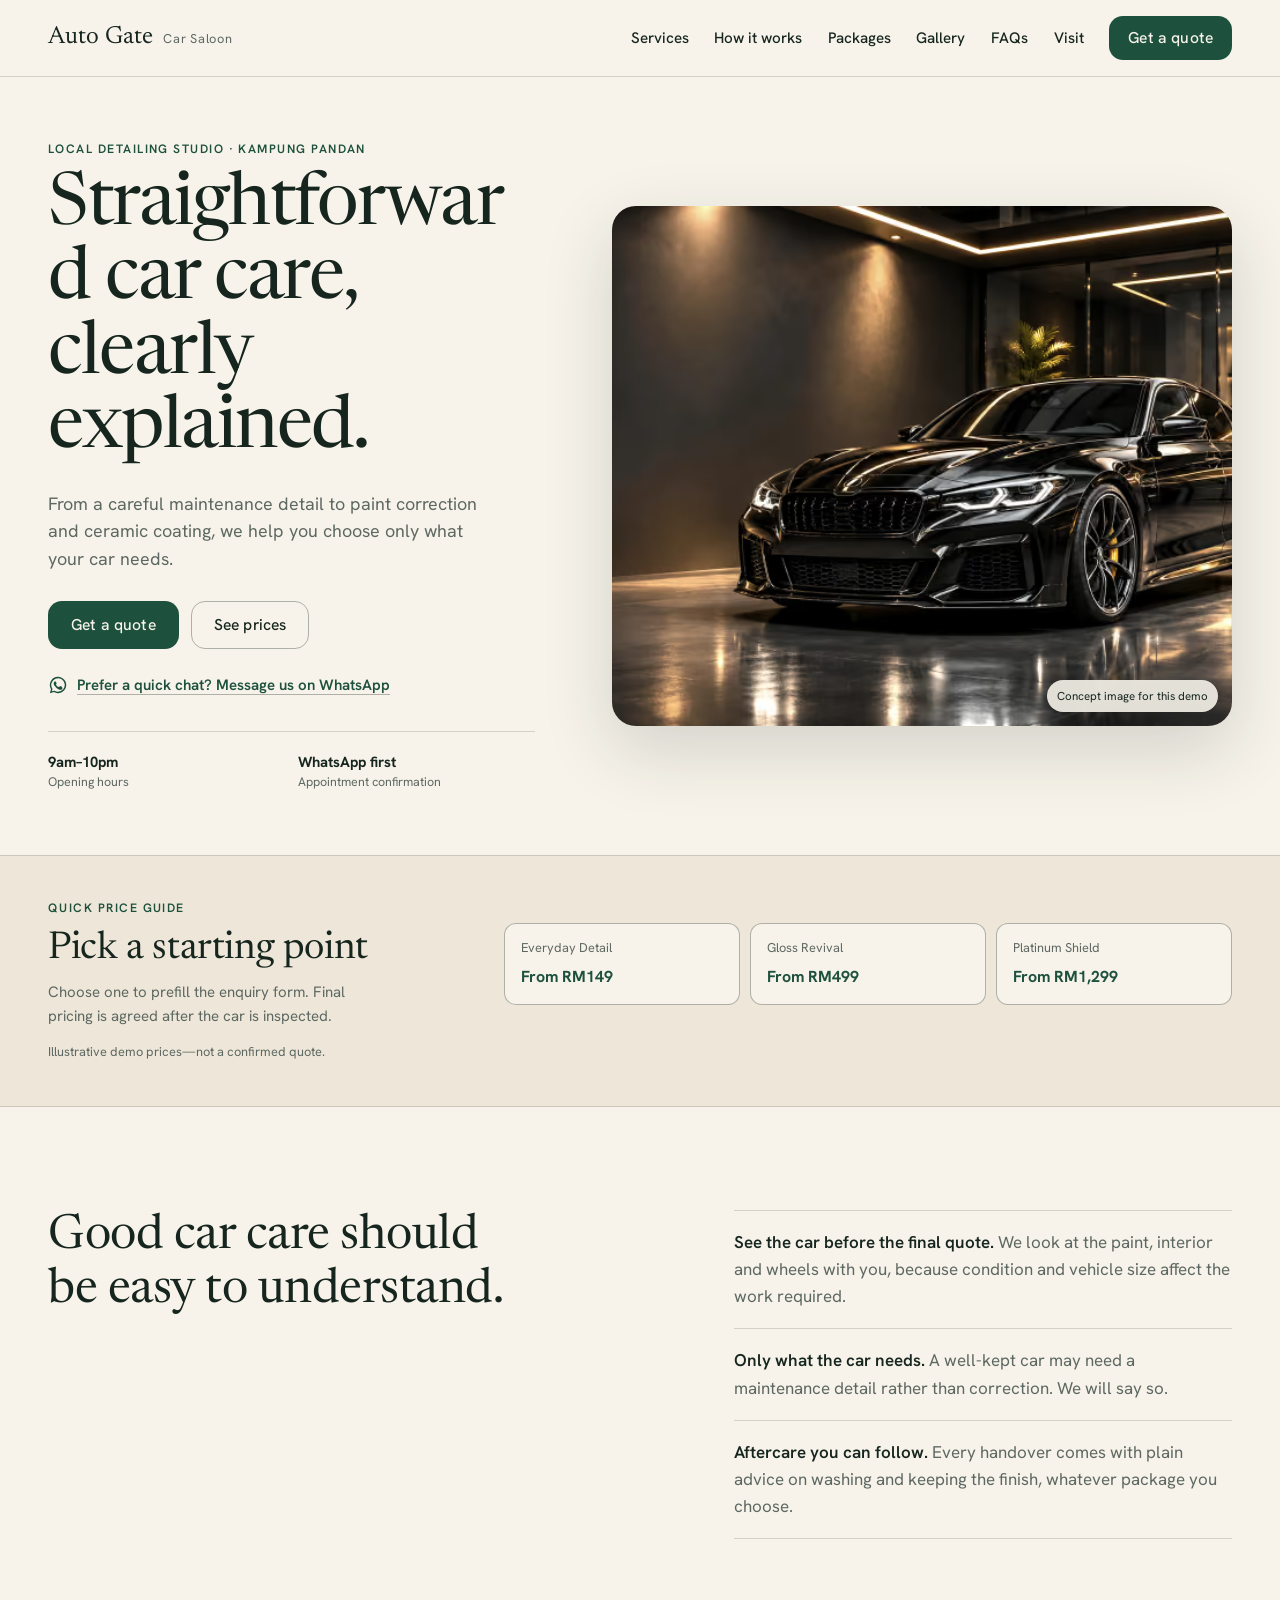
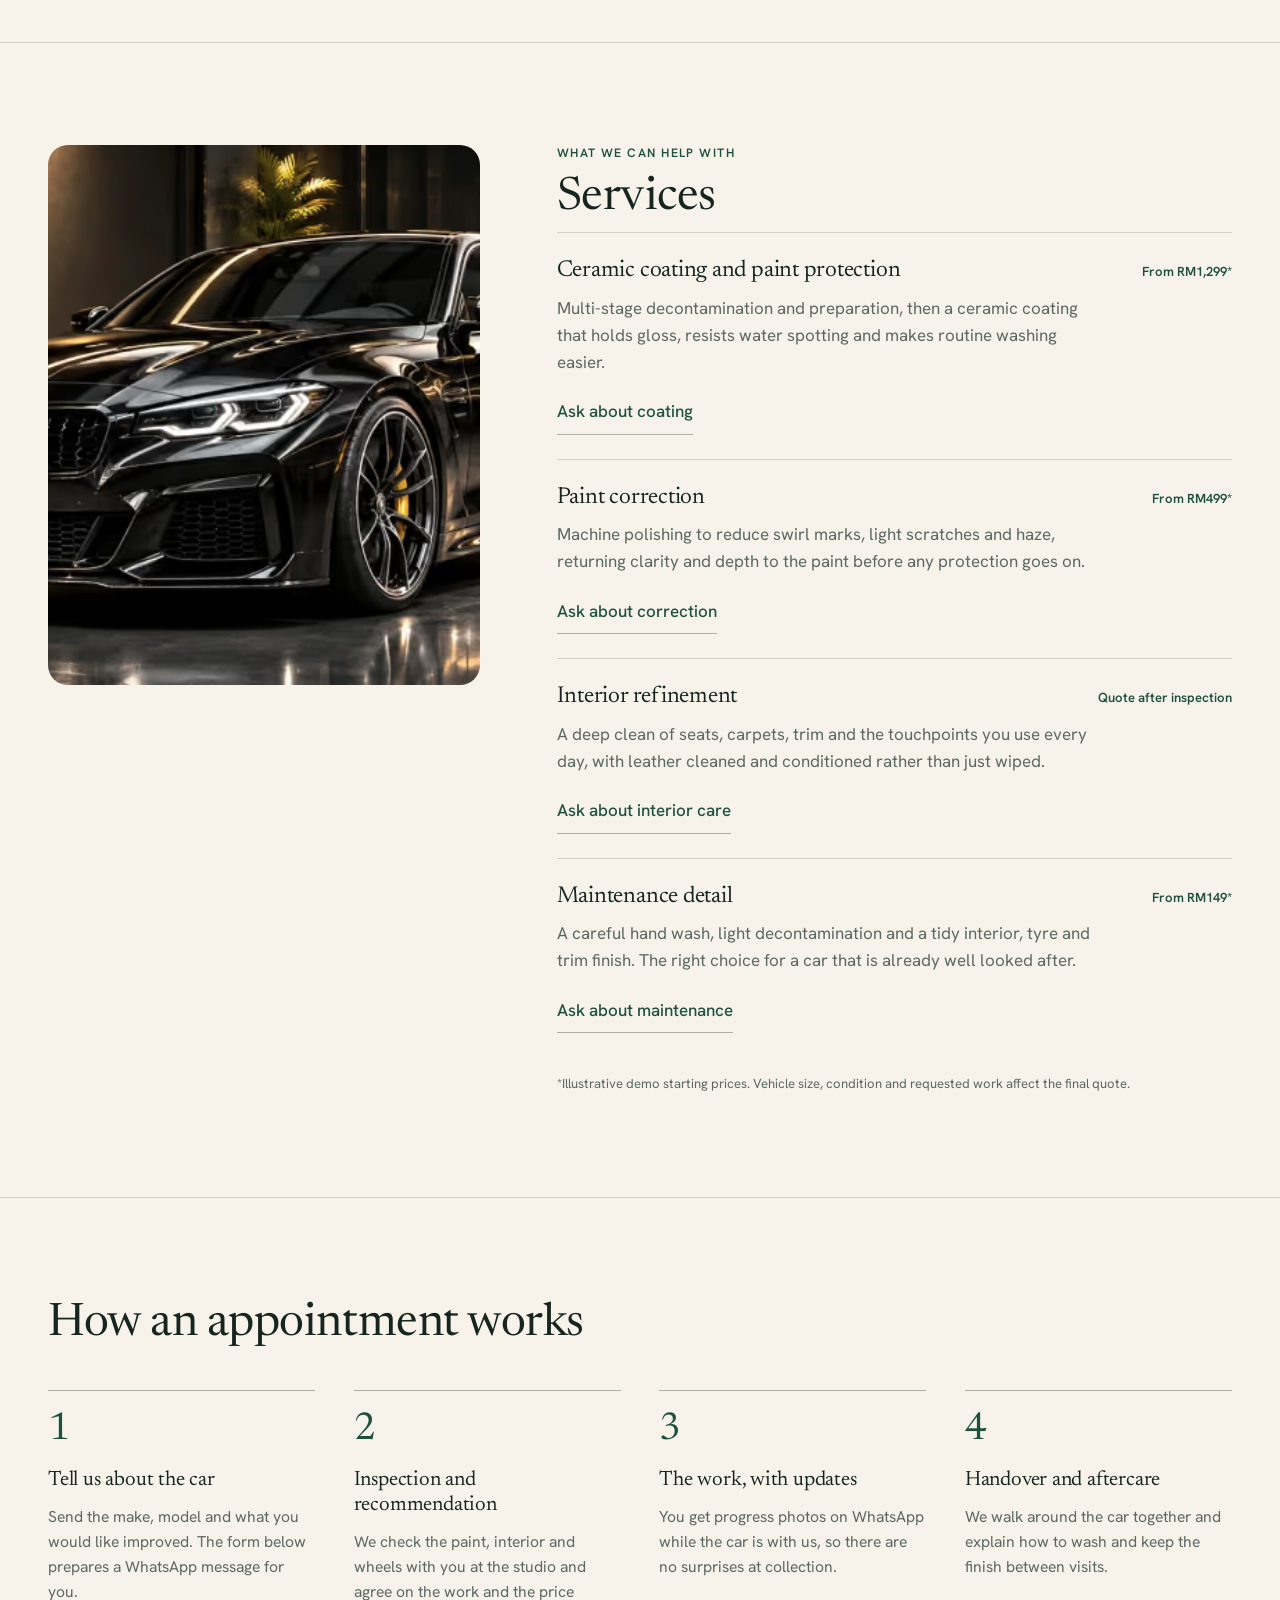
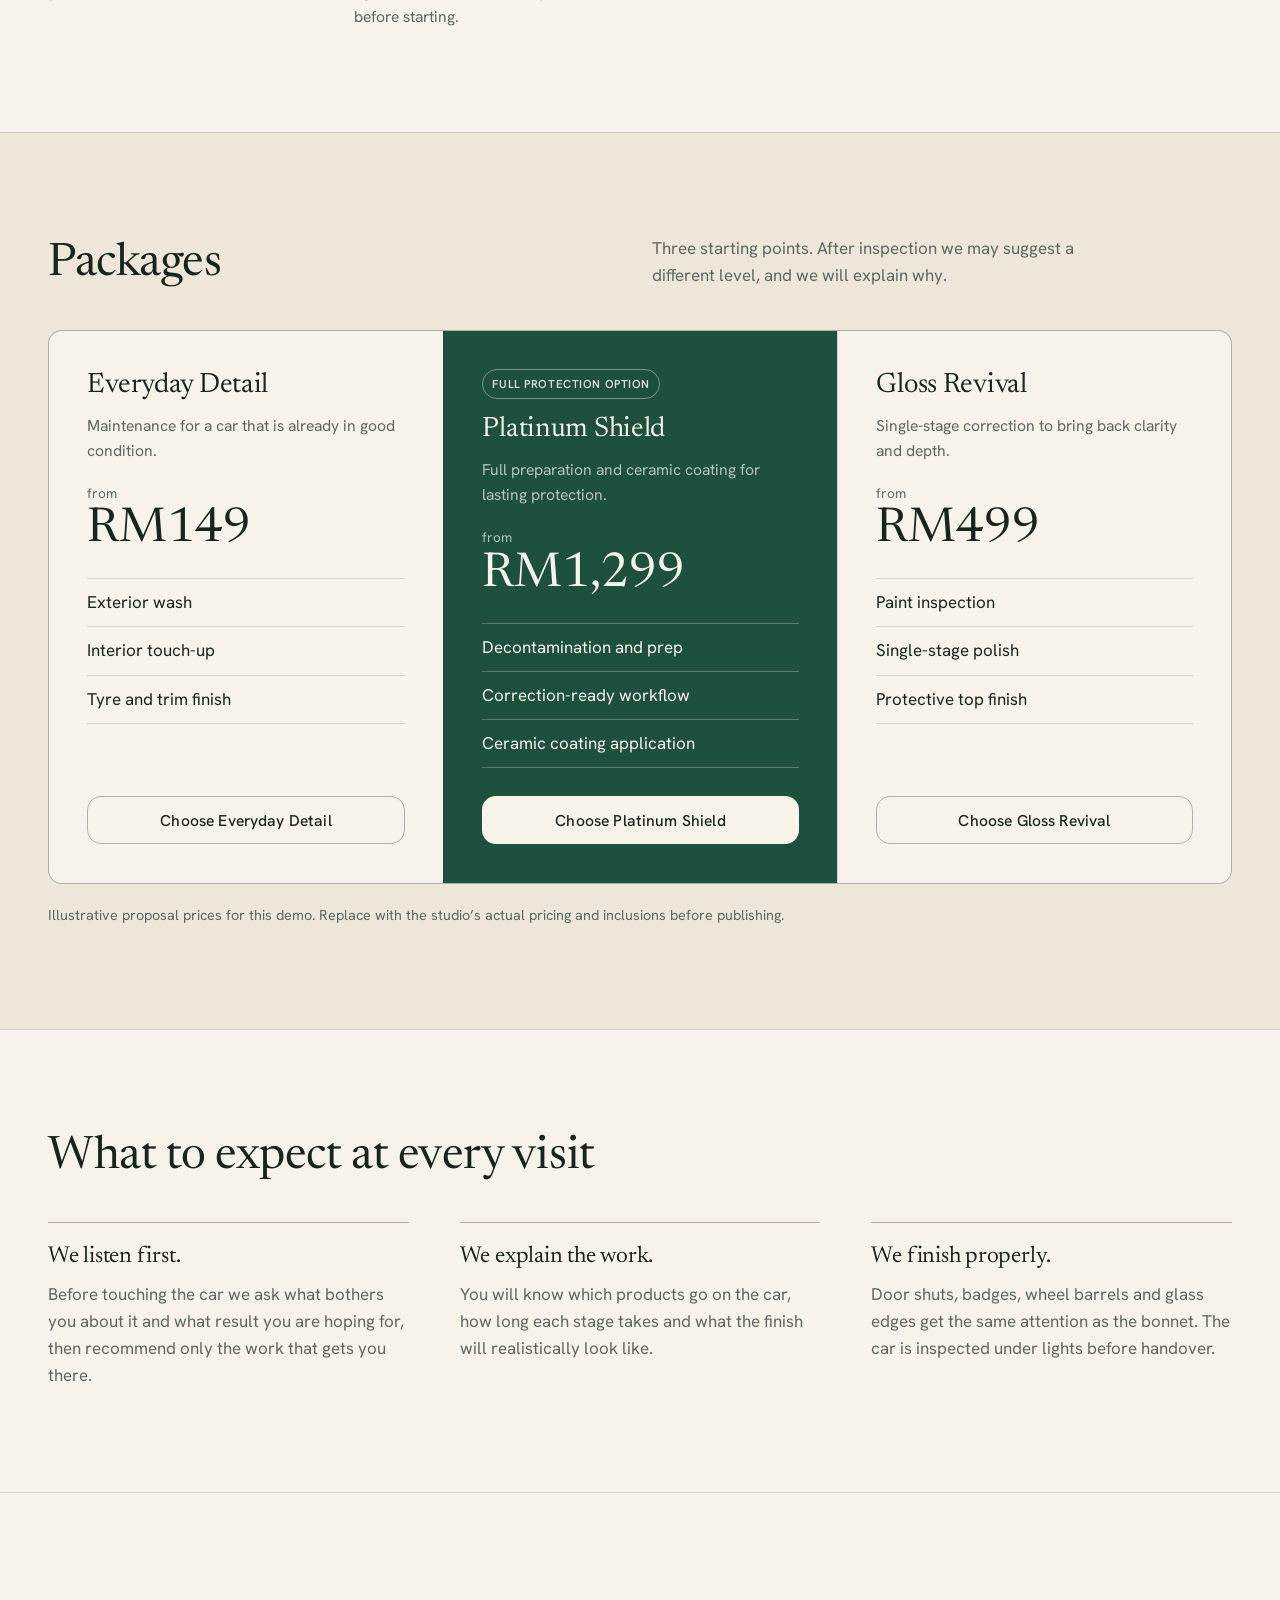
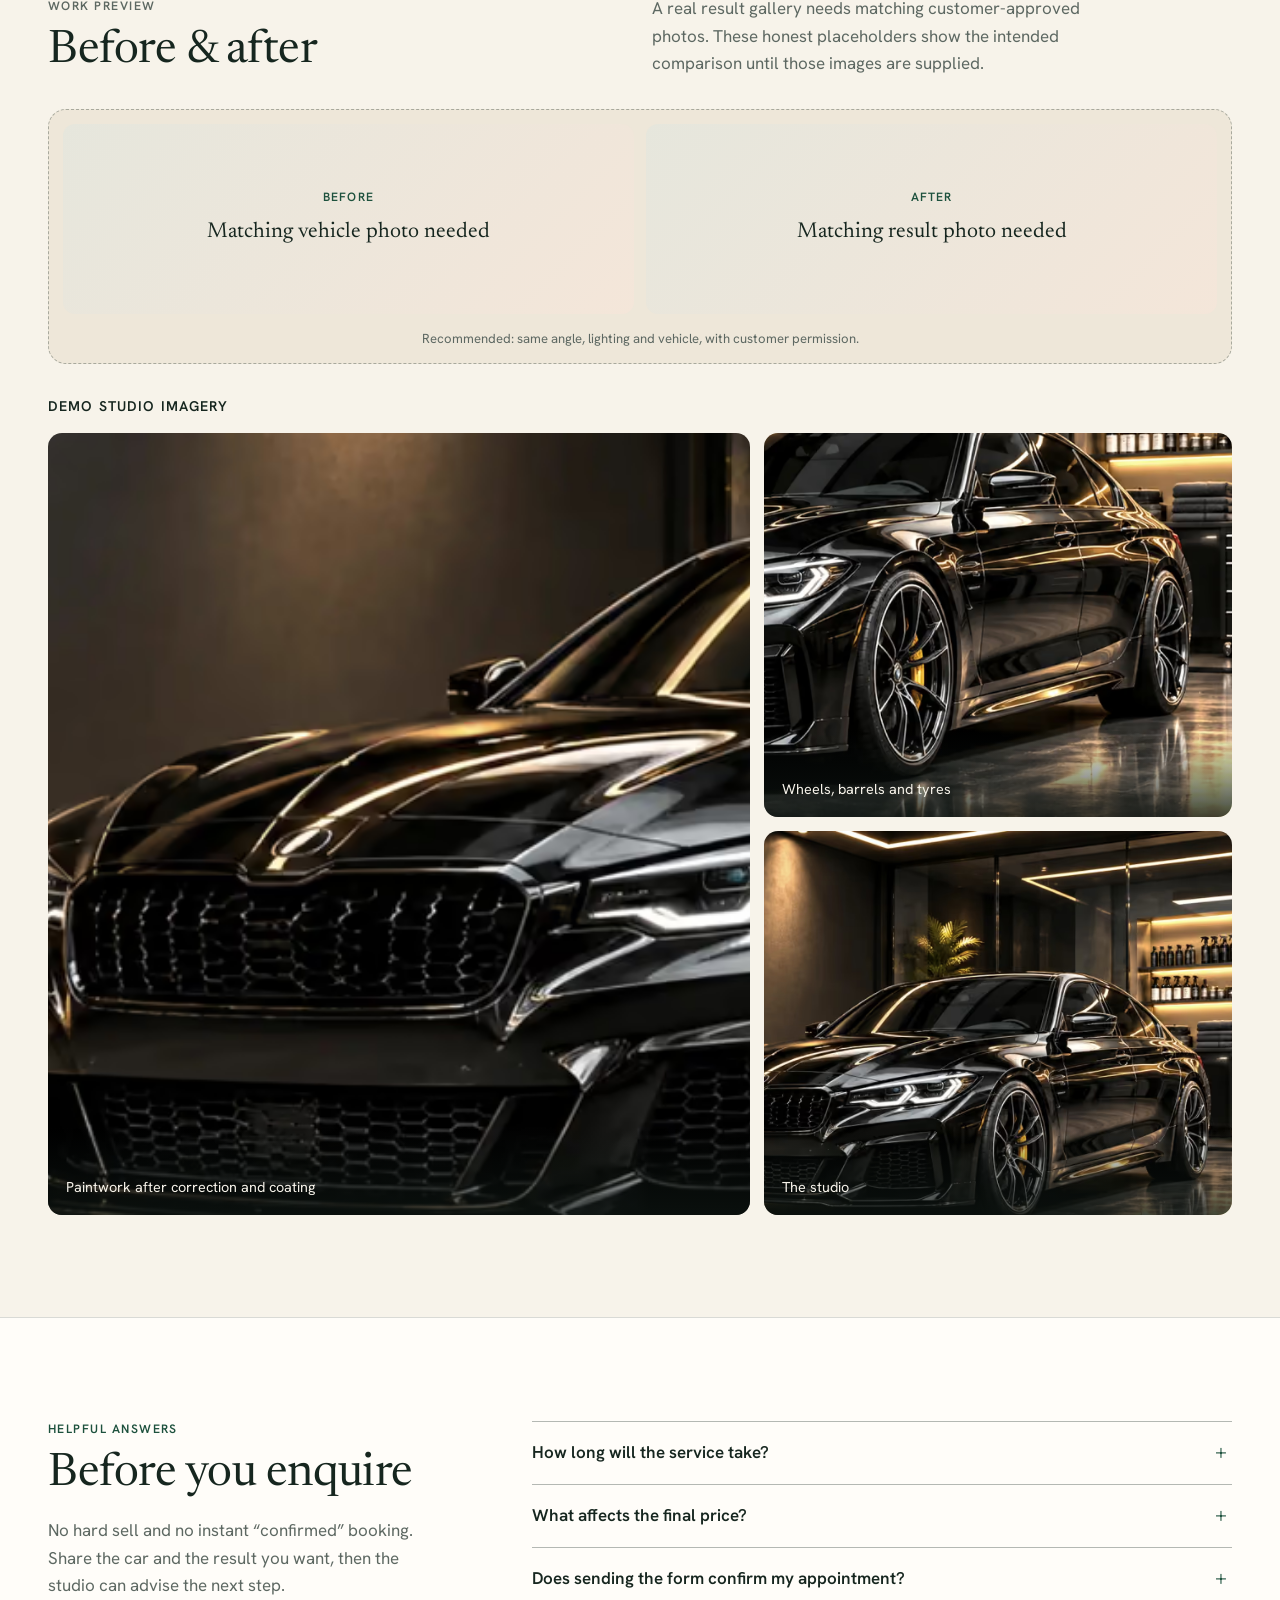
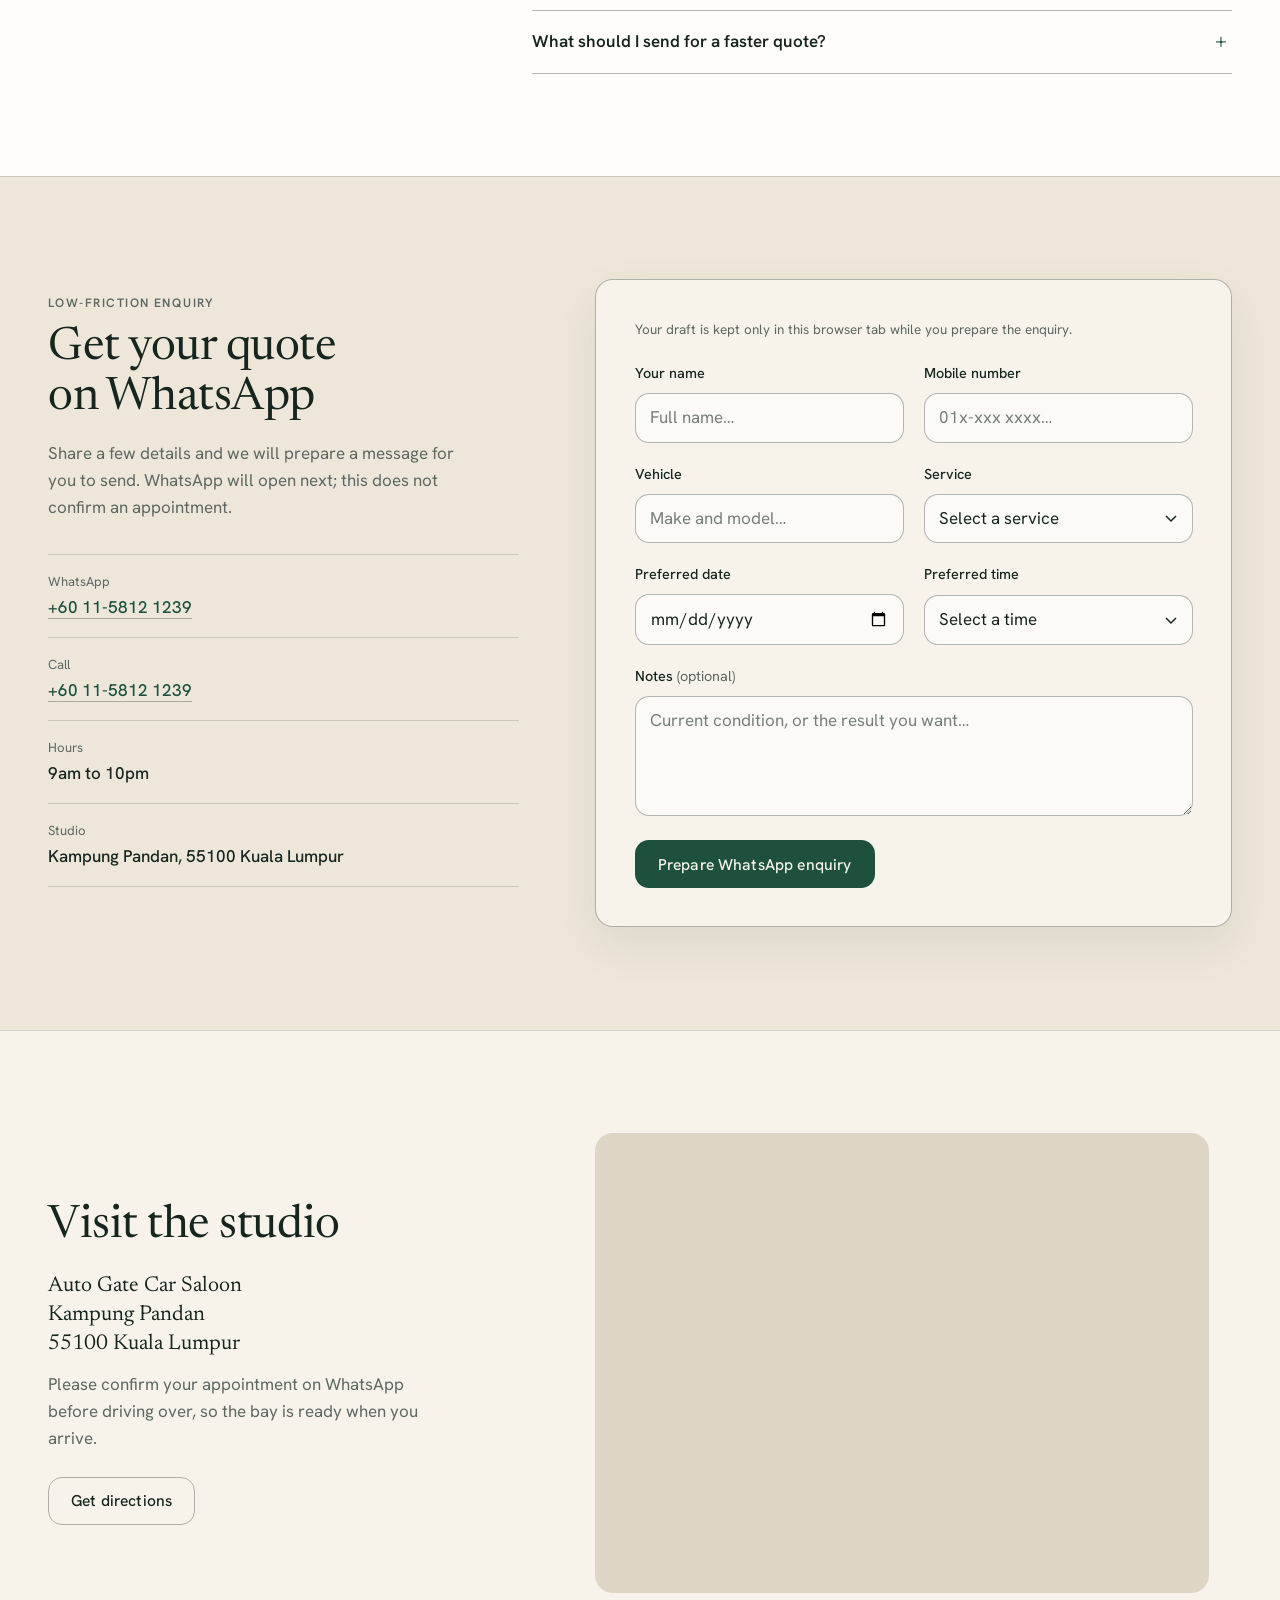
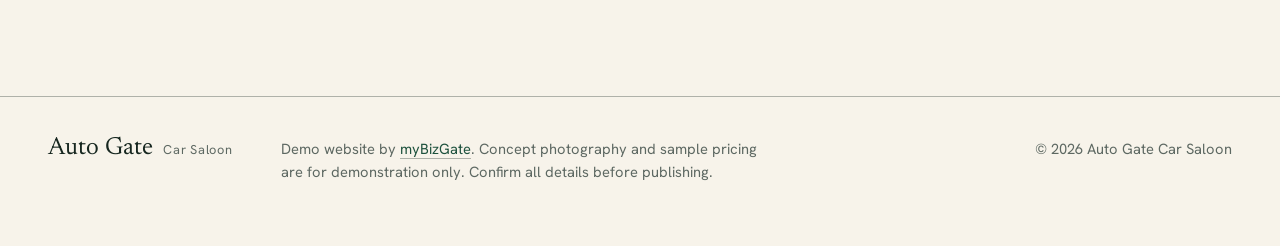
==== commit 4827053d: "restructure pages" ====
--- a/02-aurelia/index.html
+++ b/02-aurelia/index.html
@@ -9,12 +9,13 @@
   <meta property="og:description" content="Paint correction, ceramic coating and interior care at our Kampung Pandan studio. Tell us about your car and we will recommend only what it needs.">
   <meta property="og:type" content="website">
   <meta property="og:image" content="assets/hero-1200.webp">
+  <meta name="robots" content="noindex, nofollow">
   <title>Auto Gate Car Saloon | Detailing and Ceramic Protection in Kuala Lumpur</title>
+  <link rel="canonical" href="https://demo-autospa.mybizgate.com/?template=aurelia">
   <link rel="preconnect" href="https://fonts.googleapis.com">
   <link rel="preconnect" href="https://fonts.gstatic.com" crossorigin>
   <link rel="stylesheet" href="https://fonts.googleapis.com/css2?family=Newsreader:ital,opsz,wght@0,6..72,300..500;1,6..72,300..500&family=Hanken+Grotesk:wght@400;500;600&display=swap">
-  <link rel="preload" as="image" type="image/avif" imagesrcset="assets/hero-800.avif 800w, assets/hero-1200.avif 1200w, assets/hero-1600.avif 1600w" imagesizes="100vw">
-  <link rel="stylesheet" href="style.css?v=__BUILD_VERSION__">
+  <link rel="stylesheet" href="style.css?v=__BUILD_VERSION__&amp;rev=5">
 </head>
 <body>
   <a class="skip-link" href="#main">Skip to content</a>
@@ -34,42 +35,71 @@
         <a href="#process">How it works</a>
         <a href="#packages">Packages</a>
         <a href="#gallery">Gallery</a>
+        <a href="#faqs">FAQs</a>
         <a href="#location">Visit</a>
-        <a class="btn btn-primary btn-nav" href="#booking">Book an appointment</a>
+        <a class="btn btn-primary btn-nav" href="#booking">Get a quote</a>
       </nav>
     </div>
   </header>
 
   <main id="main">
     <section class="hero" id="top" aria-labelledby="heroTitle">
-      <picture class="hero-media">
-        <source type="image/avif" srcset="assets/hero-800.avif 800w, assets/hero-1200.avif 1200w, assets/hero-1600.avif 1600w" sizes="100vw">
-        <source type="image/webp" srcset="assets/hero-800.webp 800w, assets/hero-1200.webp 1200w, assets/hero-1600.webp 1600w" sizes="100vw">
-        <img src="assets/hero.webp" width="1600" height="900" alt="A freshly detailed black sedan under soft studio lighting, its paint reflecting the room" fetchpriority="high" decoding="async">
-      </picture>
-      <div class="container hero-content">
-        <h1 id="heroTitle">Detailing done with patience, in Kuala Lumpur.</h1>
-        <p class="hero-lead">Paint correction, ceramic coating and interior care at our Kampung Pandan studio. Tell us about your car and we will recommend only what it needs.</p>
-        <div class="hero-actions">
-          <a class="btn btn-light" href="#booking">Book an appointment</a>
-          <a class="btn btn-outline-light" href="#booking" data-wa-link rel="noopener" target="_blank">
+      <div class="container hero-grid">
+        <div class="hero-content">
+          <p class="eyebrow">Local detailing studio · Kampung Pandan</p>
+          <h1 id="heroTitle">Straightforward car care, clearly explained.</h1>
+          <p class="hero-lead">From a careful maintenance detail to paint correction and ceramic coating, we help you choose only what your car needs.</p>
+          <div class="hero-actions">
+            <a class="btn btn-primary" href="#booking">Get a quote</a>
+            <a class="btn btn-secondary" href="#packages">See prices</a>
+          </div>
+          <a class="hero-whatsapp" href="#booking" data-wa-link rel="noopener" target="_blank">
             <svg class="icon" viewBox="0 0 24 24" aria-hidden="true" focusable="false"><path fill="currentColor" d="M12 2.2a9.8 9.8 0 0 0-8.4 14.8L2.2 21.8l5-1.3A9.8 9.8 0 1 0 12 2.2Zm0 17.9a8.1 8.1 0 0 1-4.1-1.1l-.3-.2-3 .8.8-2.9-.2-.3A8.1 8.1 0 1 1 12 20.1Zm4.5-6c-.2-.1-1.5-.7-1.7-.8-.2-.1-.4-.1-.6.1l-.8 1c-.1.2-.3.2-.5.1a6.6 6.6 0 0 1-3.3-2.9c-.2-.4.3-.4.7-1.3.1-.2 0-.3 0-.4l-.8-1.8c-.2-.5-.4-.4-.6-.4h-.5c-.2 0-.5.1-.7.3-.2.3-.9.9-.9 2.2s.9 2.6 1.1 2.8c.1.2 1.9 2.8 4.5 4 1.7.7 2.3.8 3.1.6.5-.1 1.5-.6 1.7-1.2.2-.6.2-1.1.1-1.2l-.5-.3Z"/></svg>
-            Chat on WhatsApp
+            Prefer a quick chat? Message us on WhatsApp
           </a>
-        </div>
-        <dl class="hero-facts">
-          <div><dt>Studio</dt><dd>Kampung Pandan, Kuala Lumpur</dd></div>
-          <div><dt>Hours</dt><dd>9am to 10pm</dd></div>
-          <div><dt>Appointments</dt><dd>Confirmed on WhatsApp</dd></div>
-        </dl>
-      </div>
+          <ul class="hero-facts" aria-label="Studio information">
+            <li><strong>9am–10pm</strong><span>Opening hours</span></li>
+            <li><strong>WhatsApp first</strong><span>Appointment confirmation</span></li>
+          </ul>
+        </div>
+        <figure class="hero-media">
+          <picture>
+            <source type="image/avif" srcset="assets/hero-800.avif 800w, assets/hero-1200.avif 1200w, assets/hero-1600.avif 1600w" sizes="(max-width: 900px) 100vw, 52vw">
+            <source type="image/webp" srcset="assets/hero-800.webp 800w, assets/hero-1200.webp 1200w, assets/hero-1600.webp 1600w" sizes="(max-width: 900px) 100vw, 52vw">
+            <img src="assets/hero.webp" width="1600" height="900" alt="A freshly detailed black sedan under soft studio lighting, its paint reflecting the room" fetchpriority="high" decoding="async">
+          </picture>
+          <figcaption>Concept image for this demo</figcaption>
+        </figure>
+      </div>
+    </section>
+
+    <section class="quick-quote" aria-labelledby="quickQuoteTitle">
+      <div class="container quick-quote-grid">
+        <div class="quick-quote-copy">
+          <p class="eyebrow">Quick price guide</p>
+          <h2 id="quickQuoteTitle">Pick a starting point</h2>
+          <p>Choose one to prefill the enquiry form. Final pricing is agreed after the car is inspected.</p>
+        </div>
+        <div class="quick-options">
+          <button type="button" data-select-service="Everyday Detail">
+            <span>Everyday Detail</span><strong>From RM149</strong>
+          </button>
+          <button type="button" data-select-service="Gloss Revival">
+            <span>Gloss Revival</span><strong>From RM499</strong>
+          </button>
+          <button type="button" data-select-service="Platinum Shield">
+            <span>Platinum Shield</span><strong>From RM1,299</strong>
+          </button>
+        </div>
+      </div>
+      <p class="container quick-note">Illustrative demo prices—not a confirmed quote.</p>
     </section>
 
     <section class="section intro" id="why" aria-labelledby="whyTitle">
       <div class="container intro-grid">
-        <h2 id="whyTitle" class="statement">We would rather do fewer cars, and do each one properly.</h2>
+        <h2 id="whyTitle" class="statement">Good car care should be easy to understand.</h2>
         <div class="intro-points">
-          <p><strong>Inspection before any quote.</strong> We look at the paint, the interior and the wheels with you, so the recommendation is based on the car, not a menu.</p>
+          <p><strong>See the car before the final quote.</strong> We look at the paint, interior and wheels with you, because condition and vehicle size affect the work required.</p>
           <p><strong>Only what the car needs.</strong> A well-kept car may need a maintenance detail rather than correction. We will say so.</p>
           <p><strong>Aftercare you can follow.</strong> Every handover comes with plain advice on washing and keeping the finish, whatever package you choose.</p>
         </div>
@@ -86,27 +116,29 @@
           </picture>
         </div>
         <div class="services-list">
+          <p class="eyebrow">What we can help with</p>
           <h2 id="servicesTitle">Services</h2>
           <article class="service">
-            <h3>Ceramic coating and paint protection</h3>
+            <div class="service-heading"><h3>Ceramic coating and paint protection</h3><span>From RM1,299*</span></div>
             <p>Multi-stage decontamination and preparation, then a ceramic coating that holds gloss, resists water spotting and makes routine washing easier.</p>
             <button class="text-link" type="button" data-select-service="Coating Consultation">Ask about coating</button>
           </article>
           <article class="service">
-            <h3>Paint correction</h3>
+            <div class="service-heading"><h3>Paint correction</h3><span>From RM499*</span></div>
             <p>Machine polishing to reduce swirl marks, light scratches and haze, returning clarity and depth to the paint before any protection goes on.</p>
             <button class="text-link" type="button" data-select-service="Gloss Revival">Ask about correction</button>
           </article>
           <article class="service">
-            <h3>Interior refinement</h3>
+            <div class="service-heading"><h3>Interior refinement</h3><span>Quote after inspection</span></div>
             <p>A deep clean of seats, carpets, trim and the touchpoints you use every day, with leather cleaned and conditioned rather than just wiped.</p>
             <button class="text-link" type="button" data-select-service="Interior Refinement">Ask about interior care</button>
           </article>
           <article class="service">
-            <h3>Maintenance detail</h3>
+            <div class="service-heading"><h3>Maintenance detail</h3><span>From RM149*</span></div>
             <p>A careful hand wash, light decontamination and a tidy interior, tyre and trim finish. The right choice for a car that is already well looked after.</p>
             <button class="text-link" type="button" data-select-service="Everyday Detail">Ask about maintenance</button>
           </article>
+          <p class="service-note">*Illustrative demo starting prices. Vehicle size, condition and requested work affect the final quote.</p>
         </div>
       </div>
     </section>
@@ -158,6 +190,7 @@
             <button class="btn btn-secondary package-select" type="button" data-select-service="Everyday Detail">Choose Everyday Detail</button>
           </article>
           <article class="package featured">
+            <span class="package-tag">Full protection option</span>
             <h3>Platinum Shield</h3>
             <p class="package-intro">Full preparation and ceramic coating for lasting protection.</p>
             <p class="price"><span class="price-from">from</span> RM1,299</p>
@@ -207,9 +240,18 @@
     <section class="section gallery" id="gallery" aria-labelledby="galleryTitle">
       <div class="container">
         <div class="gallery-head">
-          <h2 id="galleryTitle">In the studio</h2>
-          <p>Concept photography for this demo. Replace with the studio&rsquo;s own work before publishing.</p>
-        </div>
+          <div>
+            <p class="eyebrow">Work preview</p>
+            <h2 id="galleryTitle">Before &amp; after</h2>
+          </div>
+          <p>A real result gallery needs matching customer-approved photos. These honest placeholders show the intended comparison until those images are supplied.</p>
+        </div>
+        <div class="comparison-placeholder" role="note" aria-label="Before and after image placeholders">
+          <div><span>Before</span><strong>Matching vehicle photo needed</strong></div>
+          <div><span>After</span><strong>Matching result photo needed</strong></div>
+          <p>Recommended: same angle, lighting and vehicle, with customer permission.</p>
+        </div>
+        <h3 class="gallery-subtitle">Demo studio imagery</h3>
         <div class="gallery-grid">
           <figure class="gallery-item tall">
             <picture>
@@ -239,15 +281,48 @@
       </div>
     </section>
 
+    <section class="section faqs" id="faqs" aria-labelledby="faqTitle">
+      <div class="container faq-grid">
+        <div>
+          <p class="eyebrow">Helpful answers</p>
+          <h2 id="faqTitle">Before you enquire</h2>
+          <p class="faq-intro">No hard sell and no instant “confirmed” booking. Share the car and the result you want, then the studio can advise the next step.</p>
+        </div>
+        <div class="faq-list">
+          <details>
+            <summary>How long will the service take?</summary>
+            <p>Timing depends on the vehicle condition and selected work. Ask on WhatsApp and confirm the expected handover time before your appointment.</p>
+          </details>
+          <details>
+            <summary>What affects the final price?</summary>
+            <p>Vehicle size, paint or interior condition, preparation required and the chosen protection all affect the quote. The prices shown here are illustrative starting points.</p>
+          </details>
+          <details>
+            <summary>Does sending the form confirm my appointment?</summary>
+            <p>No. The form prepares a WhatsApp enquiry. Your appointment is only confirmed after the studio replies and agrees on the date, time and work.</p>
+          </details>
+          <details>
+            <summary>What should I send for a faster quote?</summary>
+            <p>Include the vehicle make and model, the area you want improved and clear photos where useful. The studio may still recommend an in-person inspection.</p>
+          </details>
+        </div>
+      </div>
+    </section>
+
     <section class="section booking" id="booking" aria-labelledby="bookingTitle">
       <div class="container booking-grid">
         <div class="booking-copy">
-          <h2 id="bookingTitle">Book an appointment</h2>
-          <p>Share a few details and we will prepare a WhatsApp message for you to send. We reply during opening hours to confirm the slot.</p>
+          <p class="eyebrow">Low-friction enquiry</p>
+          <h2 id="bookingTitle">Get your quote on WhatsApp</h2>
+          <p>Share a few details and we will prepare a message for you to send. WhatsApp will open next; this does not confirm an appointment.</p>
           <dl class="contact-list">
             <div>
               <dt>WhatsApp</dt>
               <dd><a href="#booking" data-wa-link data-wa-display rel="noopener" target="_blank">+60 11-5812 1239</a></dd>
+            </div>
+            <div>
+              <dt>Call</dt>
+              <dd><a href="tel:+601158121239">+60 11-5812 1239</a></dd>
             </div>
             <div>
               <dt>Hours</dt>
@@ -259,7 +334,8 @@
             </div>
           </dl>
         </div>
-        <form class="booking-form" id="quoteForm" data-booking-form>
+        <form class="booking-form" id="quoteForm" data-booking-form aria-describedby="formHelp">
+          <p class="form-help" id="formHelp">Your draft is kept only in this browser tab while you prepare the enquiry.</p>
           <div class="form-grid">
             <label>
               <span>Your name</span>
@@ -304,7 +380,7 @@
             </label>
           </div>
           <div class="form-actions">
-            <button class="btn btn-primary" type="submit">Send enquiry on WhatsApp</button>
+            <button class="btn btn-primary" type="submit">Prepare WhatsApp enquiry</button>
             <p class="status" id="quoteStatus" data-form-status aria-live="polite"></p>
             <a data-wa-backup hidden href="#booking" rel="noopener" target="_blank">Open the WhatsApp enquiry</a>
           </div>
@@ -338,6 +414,11 @@
     </div>
   </footer>
 
-  <script src="script.js?v=__BUILD_VERSION__"></script>
+  <a class="mobile-whatsapp" href="#booking" data-wa-link rel="noopener" target="_blank">
+    <svg class="icon" viewBox="0 0 24 24" aria-hidden="true" focusable="false"><path fill="currentColor" d="M12 2.2a9.8 9.8 0 0 0-8.4 14.8L2.2 21.8l5-1.3A9.8 9.8 0 1 0 12 2.2Zm0 17.9a8.1 8.1 0 0 1-4.1-1.1l-.3-.2-3 .8.8-2.9-.2-.3A8.1 8.1 0 1 1 12 20.1Zm4.5-6c-.2-.1-1.5-.7-1.7-.8-.2-.1-.4-.1-.6.1l-.8 1c-.1.2-.3.2-.5.1a6.6 6.6 0 0 1-3.3-2.9c-.2-.4.3-.4.7-1.3.1-.2 0-.3 0-.4l-.8-1.8c-.2-.5-.4-.4-.6-.4h-.5c-.2 0-.5.1-.7.3-.2.3-.9.9-.9 2.2s.9 2.6 1.1 2.8c.1.2 1.9 2.8 4.5 4 1.7.7 2.3.8 3.1.6.5-.1 1.5-.6 1.7-1.2.2-.6.2-1.1.1-1.2l-.5-.3Z"/></svg>
+    WhatsApp for a quote
+  </a>
+
+  <script src="script.js?v=__BUILD_VERSION__&amp;rev=5"></script>
 </body>
 </html>
--- a/02-aurelia/style.css
+++ b/02-aurelia/style.css
@@ -569,3 +569,366 @@
   .gallery-item img, .nav-links, .menu-toggle-bar, .nav-links a:not(.btn)::after { transition: none; }
   .gallery-item:hover img { transform: none; }
 }
+
+/* Aurelia conversion refinements: approachable, transparent and quick to contact. */
+:root {
+  --paper: #f7f3ea;
+  --paper-2: #eee7d9;
+  --paper-3: #ded5c5;
+  --green: #1d513d;
+  --green-2: #276a51;
+  --accent: #db7c51;
+  --accent-soft: #f2d7c8;
+  --radius: 14px;
+}
+
+.eyebrow {
+  margin: 0 0 12px;
+  color: var(--green);
+  font-size: 0.76rem;
+  font-weight: 600;
+  letter-spacing: 0.12em;
+  line-height: 1.4;
+  text-transform: uppercase;
+  overflow-wrap: anywhere;
+}
+
+h1, h2, h3, .price { overflow-wrap: anywhere; }
+
+.btn {
+  max-width: 100%;
+  white-space: normal;
+  text-align: center;
+  overflow-wrap: anywhere;
+}
+
+.hero-grid > *,
+.quick-quote-grid > *,
+.quick-options > *,
+.intro-grid > *,
+.services-grid > *,
+.packages-head > *,
+.package-grid > *,
+.standards-grid > *,
+.gallery-head > *,
+.gallery-grid > *,
+.faq-grid > *,
+.booking-grid > *,
+.location-grid > *,
+.footer-grid > * { min-width: 0; }
+
+.site-header { background: rgba(247, 243, 234, 0.94); }
+.nav-links { gap: clamp(18px, 2vw, 28px); }
+.btn-nav { min-height: 44px; }
+
+.hero {
+  min-height: 0;
+  display: block;
+  padding: clamp(32px, 5vw, 72px) 0;
+  background: var(--paper);
+  color: var(--ink);
+}
+.hero::before { display: none; }
+.hero-grid {
+  display: grid;
+  grid-template-columns: minmax(0, 0.88fr) minmax(0, 1.12fr);
+  gap: clamp(32px, 6vw, 88px);
+  align-items: center;
+}
+.hero-content {
+  position: static;
+  padding: 0;
+}
+.hero h1 {
+  max-width: 11ch;
+  font-size: clamp(3rem, 5.7vw, 5.2rem);
+  color: var(--ink);
+}
+.hero-lead {
+  max-width: 45ch;
+  margin-top: 22px;
+  color: var(--muted);
+}
+.hero-actions { margin-top: 28px; }
+.hero-whatsapp {
+  display: inline-flex;
+  align-items: center;
+  gap: 9px;
+  min-height: 44px;
+  margin-top: 14px;
+  color: var(--green);
+  font-size: 0.94rem;
+  font-weight: 600;
+  text-decoration: underline;
+  text-decoration-color: var(--line-strong);
+  text-underline-offset: 4px;
+}
+.hero-whatsapp .icon { width: 20px; height: 20px; flex: none; }
+.hero-facts {
+  grid-template-columns: repeat(2, minmax(0, 1fr));
+  gap: 12px;
+  margin-top: 24px;
+  padding: 18px 0 0;
+  border-color: var(--line);
+  list-style: none;
+}
+.hero-facts li { display: grid; gap: 1px; min-width: 0; }
+.hero-facts strong { font-size: 0.92rem; }
+.hero-facts span { color: var(--muted); font-size: 0.78rem; line-height: 1.35; }
+.hero-media {
+  position: relative;
+  inset: auto;
+  width: auto;
+  height: auto;
+  margin: 0;
+  overflow: hidden;
+  border-radius: 24px;
+  background: var(--paper-3);
+  box-shadow: 0 24px 70px rgba(22, 38, 31, 0.16);
+}
+.hero-media picture { height: 100%; }
+.hero-media img {
+  position: static;
+  width: 100%;
+  height: 100%;
+  min-height: 520px;
+  aspect-ratio: 6 / 5;
+  object-fit: cover;
+  object-position: 64% center;
+}
+.hero-media figcaption {
+  position: absolute;
+  right: 14px;
+  bottom: 14px;
+  padding: 7px 10px;
+  border-radius: 999px;
+  background: rgba(247, 243, 234, 0.9);
+  color: var(--ink);
+  font-size: 0.72rem;
+  backdrop-filter: blur(8px);
+}
+.hero .btn-primary:focus-visible,
+.hero .btn-secondary:focus-visible,
+.hero-whatsapp:focus-visible { outline-color: var(--green); }
+
+.quick-quote {
+  padding: clamp(28px, 4vw, 44px) 0;
+  border-top: 1px solid var(--line);
+  border-bottom: 1px solid var(--line);
+  background: var(--paper-2);
+}
+.quick-quote-grid {
+  display: grid;
+  grid-template-columns: minmax(220px, 0.7fr) minmax(0, 1.3fr);
+  gap: clamp(24px, 5vw, 64px);
+  align-items: center;
+}
+.quick-quote h2 { font-size: clamp(1.9rem, 3vw, 2.55rem); }
+.quick-quote-copy > p:last-child { max-width: 39ch; margin-top: 9px; color: var(--muted); font-size: 0.94rem; }
+.quick-options {
+  display: grid;
+  grid-template-columns: repeat(3, minmax(0, 1fr));
+  gap: 10px;
+}
+.quick-options button {
+  display: grid;
+  gap: 4px;
+  min-width: 0;
+  min-height: 82px;
+  padding: 14px 16px;
+  border: 1px solid var(--line-strong);
+  border-radius: 12px;
+  background: var(--paper);
+  text-align: left;
+  transition: transform 0.2s var(--ease), border-color 0.2s var(--ease), background 0.2s var(--ease);
+}
+.quick-options button:hover { transform: translateY(-2px); border-color: var(--green); background: #fffdf9; }
+.quick-options span { overflow-wrap: anywhere; color: var(--muted); font-size: 0.8rem; }
+.quick-options strong { color: var(--green); font-size: 1rem; }
+.quick-note { margin-top: 14px; color: var(--muted); font-size: 0.8rem; }
+
+.section { padding: clamp(64px, 8vw, 104px) 0; }
+.services-grid { grid-template-columns: minmax(0, 0.78fr) minmax(0, 1.22fr); }
+.services-media img { border-radius: 20px; }
+.service { padding: 24px 0; }
+.service-heading {
+  display: flex;
+  justify-content: space-between;
+  gap: 20px;
+  align-items: baseline;
+  margin-bottom: 10px;
+}
+.service-heading h3 { margin: 0; }
+.service-heading span {
+  flex: 0 0 auto;
+  color: var(--green);
+  font-size: 0.82rem;
+  font-weight: 600;
+}
+.text-link { min-height: 44px; padding: 9px 0; }
+.service-note { margin-top: 16px; color: var(--muted); font-size: 0.82rem; }
+
+.package-tag {
+  align-self: flex-start;
+  margin-bottom: 14px;
+  padding: 5px 9px;
+  border: 1px solid rgba(247, 243, 234, 0.42);
+  border-radius: 999px;
+  color: rgba(247, 243, 234, 0.86);
+  font-size: 0.72rem;
+  font-weight: 600;
+  letter-spacing: 0.05em;
+  text-transform: uppercase;
+}
+
+.comparison-placeholder {
+  display: grid;
+  grid-template-columns: repeat(2, minmax(0, 1fr));
+  gap: 12px;
+  margin-bottom: 34px;
+  padding: 14px;
+  border: 1px dashed var(--line-strong);
+  border-radius: 18px;
+  background: var(--paper-2);
+}
+.comparison-placeholder > div {
+  min-height: 190px;
+  display: grid;
+  place-content: center;
+  gap: 8px;
+  padding: 24px;
+  border-radius: 12px;
+  background:
+    linear-gradient(135deg, rgba(29, 81, 61, 0.08), rgba(219, 124, 81, 0.11)),
+    var(--paper);
+  color: var(--muted);
+  text-align: center;
+}
+.comparison-placeholder span { color: var(--green); font-size: 0.75rem; font-weight: 600; letter-spacing: 0.1em; text-transform: uppercase; }
+.comparison-placeholder strong { color: var(--ink); font-family: var(--serif); font-size: 1.35rem; font-weight: 400; }
+.comparison-placeholder > p { grid-column: 1 / -1; margin: 2px 4px 0; color: var(--muted); font-size: 0.82rem; text-align: center; }
+.gallery-subtitle { margin-bottom: 18px; font-family: var(--sans); font-size: 0.88rem; font-weight: 600; letter-spacing: 0.08em; text-transform: uppercase; }
+.gallery-item { border-radius: 14px; }
+
+.faqs { background: #fffdf9; }
+.faq-grid {
+  display: grid;
+  grid-template-columns: minmax(0, 0.72fr) minmax(0, 1.28fr);
+  gap: clamp(36px, 7vw, 100px);
+  align-items: start;
+}
+.faq-intro { max-width: 40ch; margin-top: 18px; color: var(--muted); }
+.faq-list { border-top: 1px solid var(--line-strong); }
+.faq-list details { border-bottom: 1px solid var(--line-strong); }
+.faq-list summary {
+  position: relative;
+  min-height: 62px;
+  display: flex;
+  align-items: center;
+  padding: 16px 44px 16px 0;
+  font-weight: 600;
+  list-style: none;
+  cursor: pointer;
+}
+.faq-list summary::-webkit-details-marker { display: none; }
+.faq-list summary::after {
+  content: "+";
+  position: absolute;
+  right: 4px;
+  color: var(--green);
+  font-family: var(--serif);
+  font-size: 1.7rem;
+  font-weight: 400;
+}
+.faq-list details[open] summary::after { content: "−"; }
+.faq-list details p { max-width: 64ch; padding: 0 44px 20px 0; color: var(--muted); }
+
+.booking { background: var(--paper-2); }
+.booking-form { border-radius: 18px; box-shadow: 0 18px 45px rgba(22, 38, 31, 0.08); }
+.form-help { margin: 0 0 22px; color: var(--muted); font-size: 0.84rem; }
+.map { border-radius: 18px; }
+
+.mobile-whatsapp { display: none; }
+
+@media (max-width: 1100px) {
+  .nav-links { gap: 16px; }
+  .nav-links a:not(.btn) { font-size: 0.88rem; }
+}
+
+@media (max-width: 900px) {
+  .hero-grid { grid-template-columns: minmax(0, 1fr); gap: 32px; }
+  .hero-content { max-width: 680px; }
+  .hero h1 { max-width: 12ch; }
+  .hero-media img { min-height: 0; aspect-ratio: 16 / 9; }
+  .quick-quote-grid, .faq-grid { grid-template-columns: 1fr; }
+  .services-grid { grid-template-columns: 1fr; }
+  .comparison-placeholder > div { min-height: 160px; }
+  .package-grid { grid-template-columns: minmax(0, 1fr); }
+}
+
+@media (min-width: 700px) and (max-width: 900px) {
+  .hero-grid { grid-template-columns: minmax(0, 0.9fr) minmax(0, 1.1fr); gap: 28px; }
+  .hero h1 { font-size: clamp(3.2rem, 7vw, 4rem); }
+  .hero-media img { aspect-ratio: 4 / 5; }
+}
+
+@media (max-width: 640px) {
+  body { padding-bottom: calc(76px + env(safe-area-inset-bottom)); }
+  .brand-sub { display: none; }
+  .hero { min-height: 0; padding: 28px 0 36px; }
+  .hero-grid { gap: 26px; }
+  .hero h1 { font-size: clamp(2.65rem, 13vw, 3.7rem); }
+  .hero-lead { margin-top: 18px; font-size: 1rem; }
+  .hero-actions { display: grid; grid-template-columns: repeat(2, minmax(0, 1fr)); margin-top: 22px; }
+  .hero-actions .btn { min-width: 0; padding-inline: 14px; }
+  .hero-whatsapp { align-items: flex-start; line-height: 1.4; }
+  .hero-media { border-radius: 18px; box-shadow: 0 16px 42px rgba(22, 38, 31, 0.14); }
+  .hero-media img { aspect-ratio: 16 / 9; object-position: 66% center; }
+  .hero-media figcaption { right: 10px; bottom: 10px; }
+  .quick-options { grid-template-columns: 1fr; }
+  .quick-options button { min-height: 64px; grid-template-columns: 1fr auto; align-items: center; }
+  .quick-note { margin-top: 12px; }
+  .section { padding: 58px 0; }
+  .intro-grid { gap: 24px; }
+  .services-media img { aspect-ratio: 4 / 3; }
+  .service-heading { display: grid; gap: 6px; }
+  .service-heading span { justify-self: start; }
+  .packages-head, .gallery-head { gap: 14px; margin-bottom: 26px; }
+  .comparison-placeholder { grid-template-columns: 1fr; padding: 10px; }
+  .comparison-placeholder > div { min-height: 125px; }
+  .comparison-placeholder > p { grid-column: auto; }
+  .gallery-item { aspect-ratio: 4 / 3; }
+  .faq-grid { gap: 28px; }
+  .faq-list summary { min-height: 58px; }
+  .booking-form { padding: 22px 18px; }
+  .mobile-whatsapp {
+    position: fixed;
+    z-index: 115;
+    left: 14px;
+    right: 14px;
+    bottom: calc(10px + env(safe-area-inset-bottom));
+    display: flex;
+    align-items: center;
+    justify-content: center;
+    gap: 9px;
+    min-height: 54px;
+    padding: 10px 18px;
+    border: 1px solid rgba(247, 243, 234, 0.22);
+    border-radius: 14px;
+    background: var(--green);
+    color: #fff;
+    font-weight: 600;
+    box-shadow: 0 12px 30px rgba(22, 38, 31, 0.28);
+  }
+  .mobile-whatsapp .icon { width: 21px; height: 21px; }
+}
+
+@media (max-width: 360px) {
+  :root { --gutter: 16px; }
+  .quick-options button { grid-template-columns: 1fr; }
+}
+
+@media (prefers-reduced-motion: reduce) {
+  .quick-options button { transition: none; }
+  .quick-options button:hover { transform: none; }
+}
